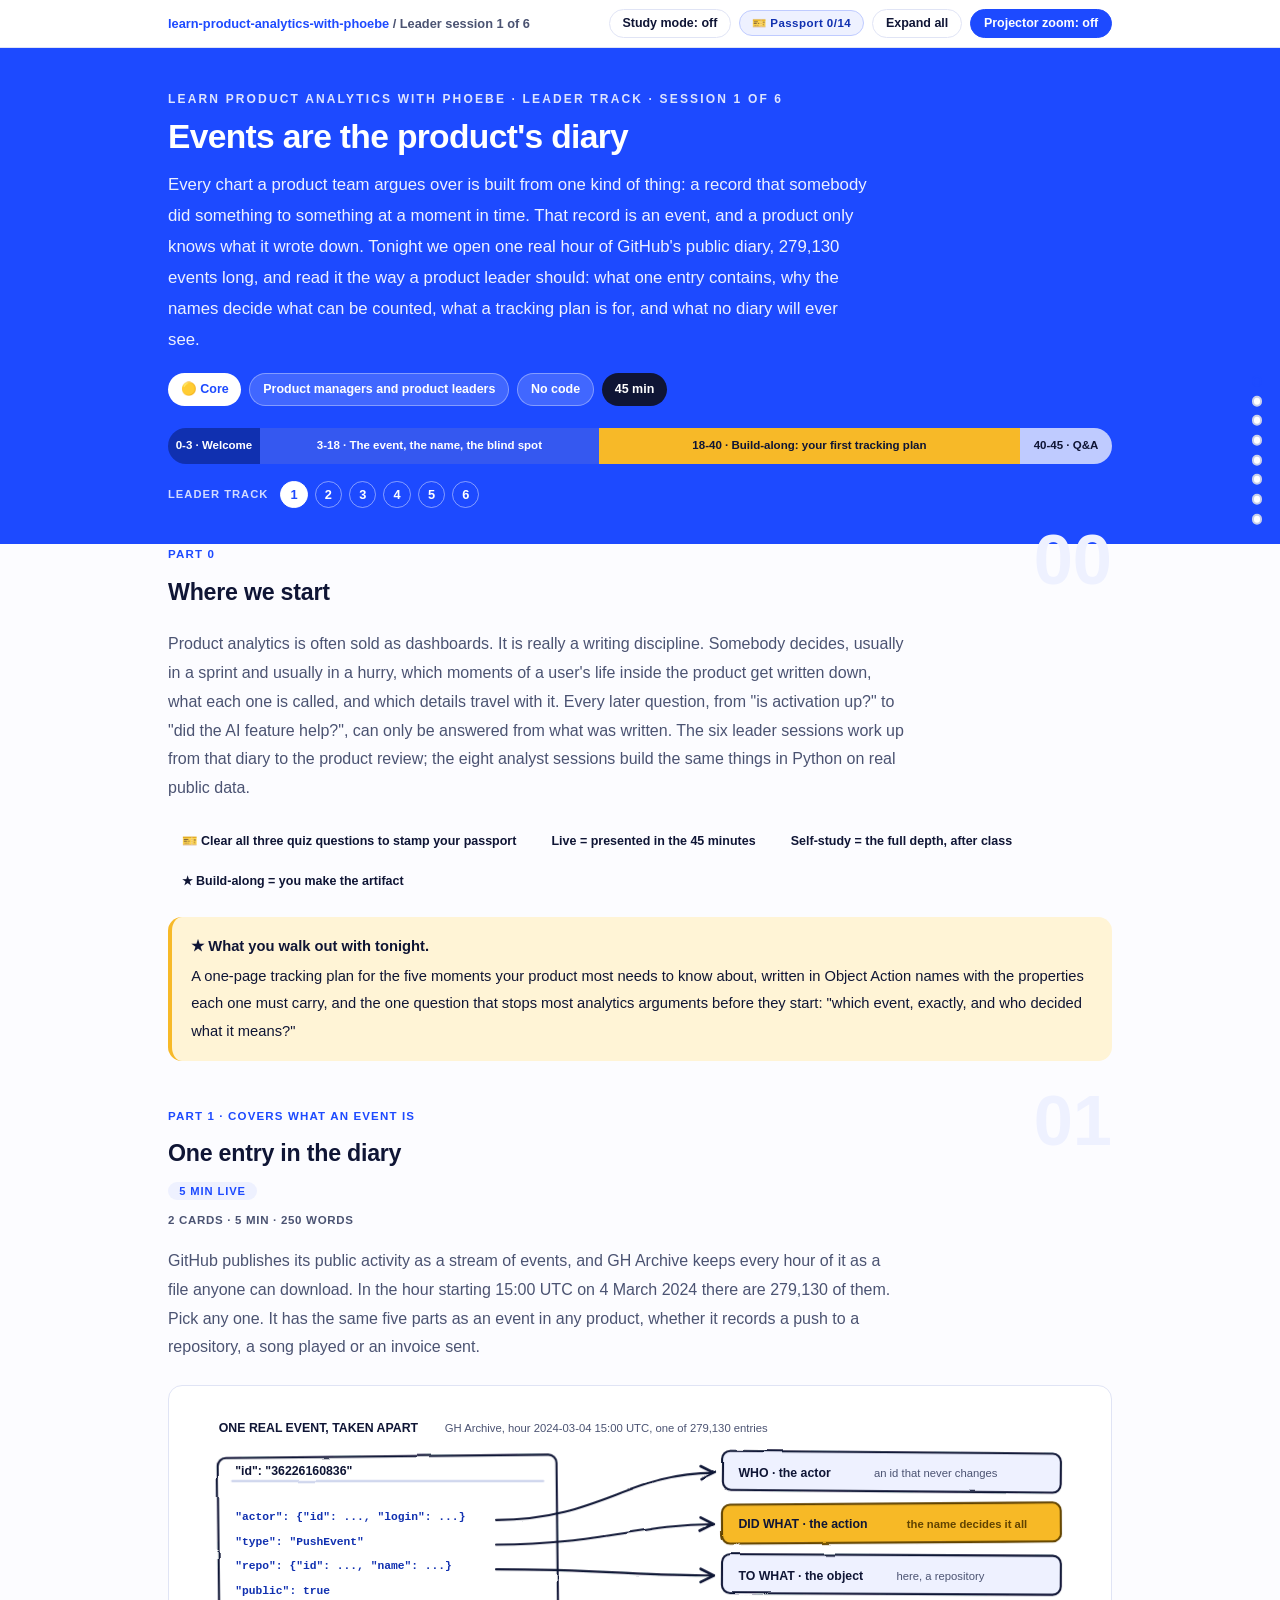
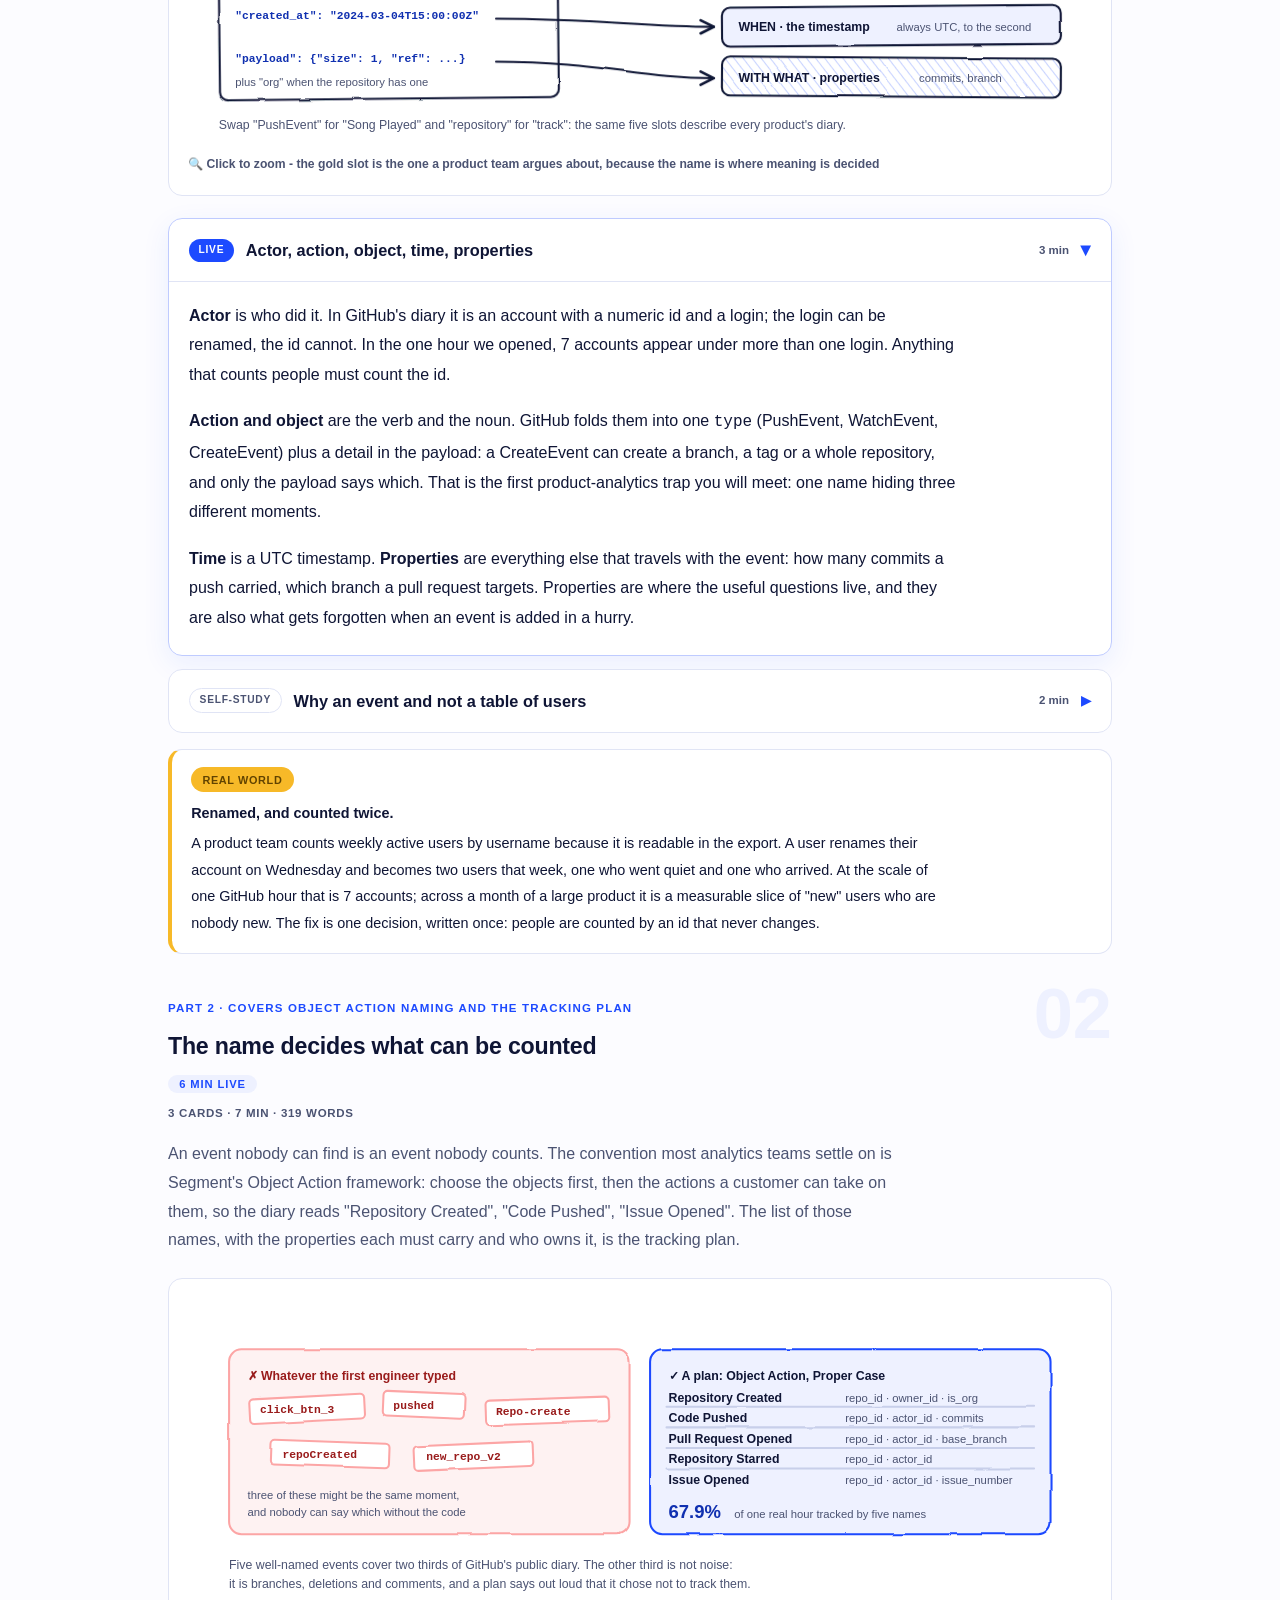
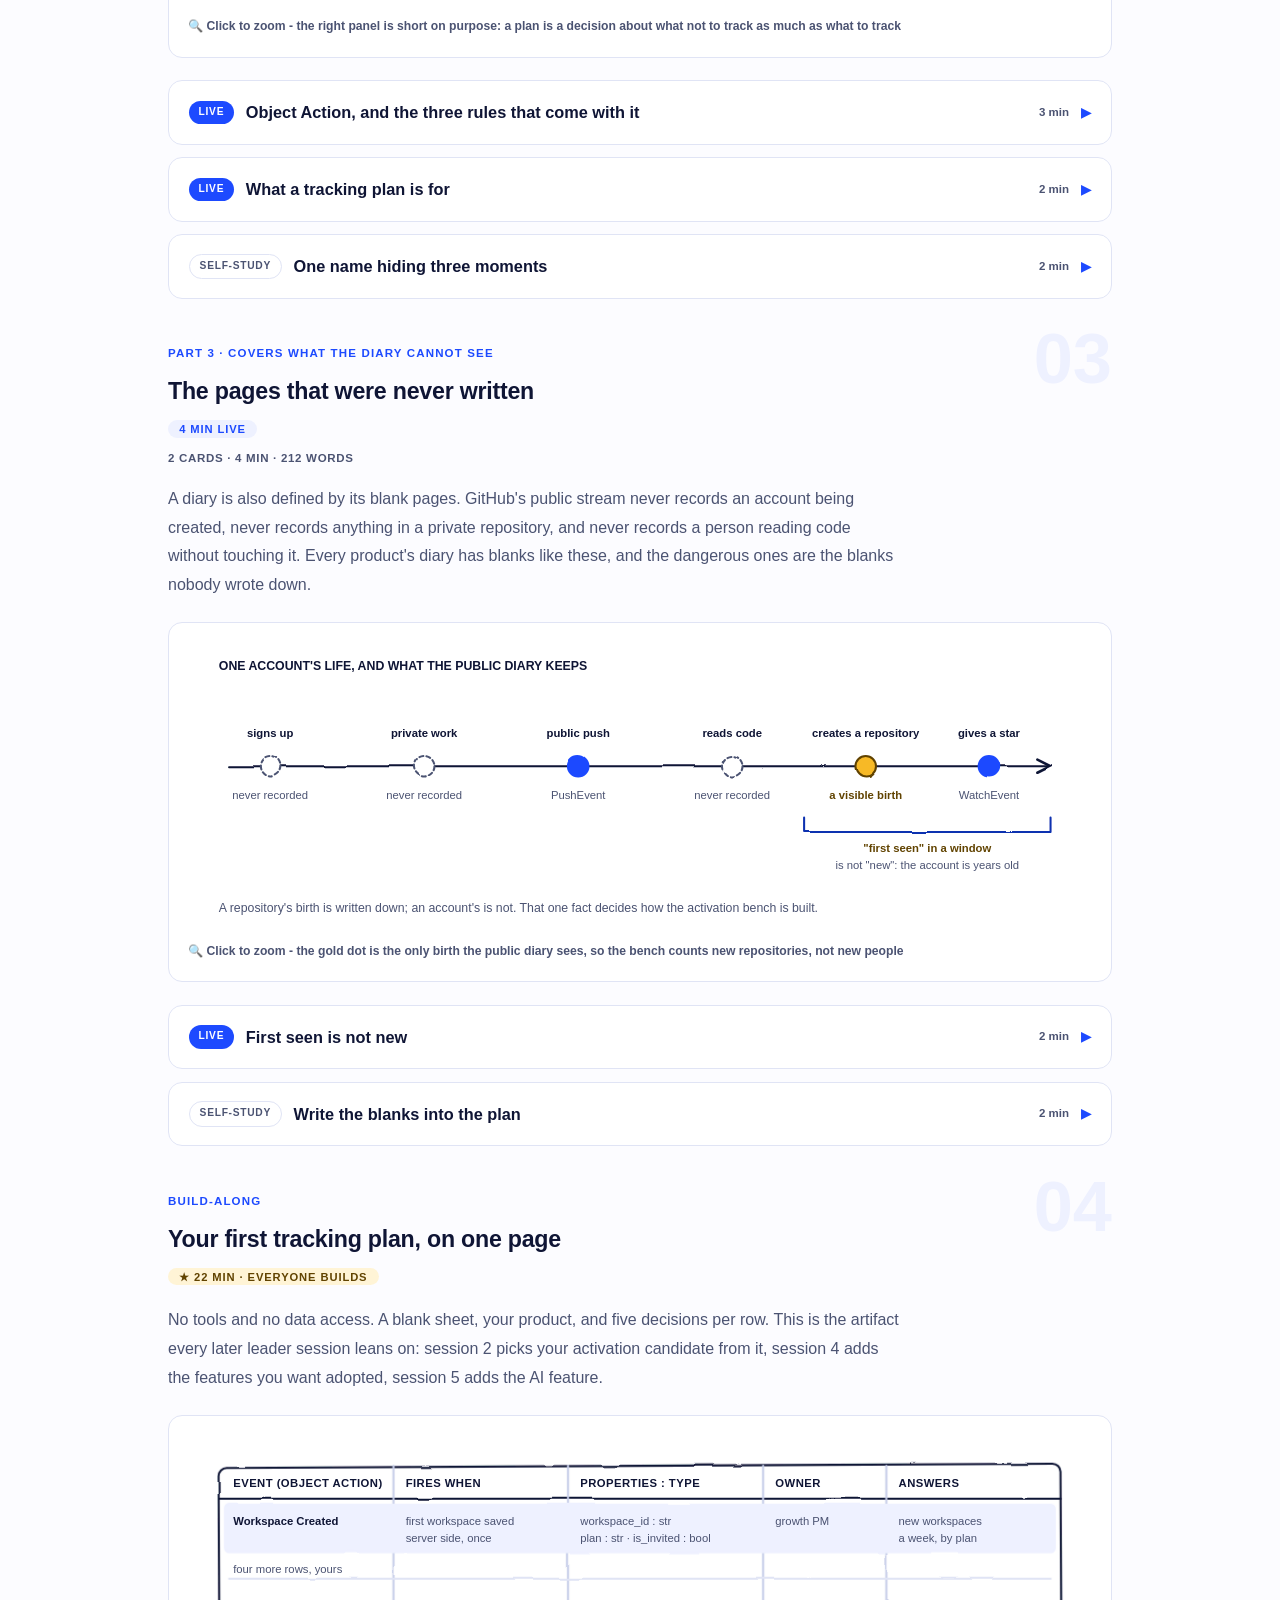
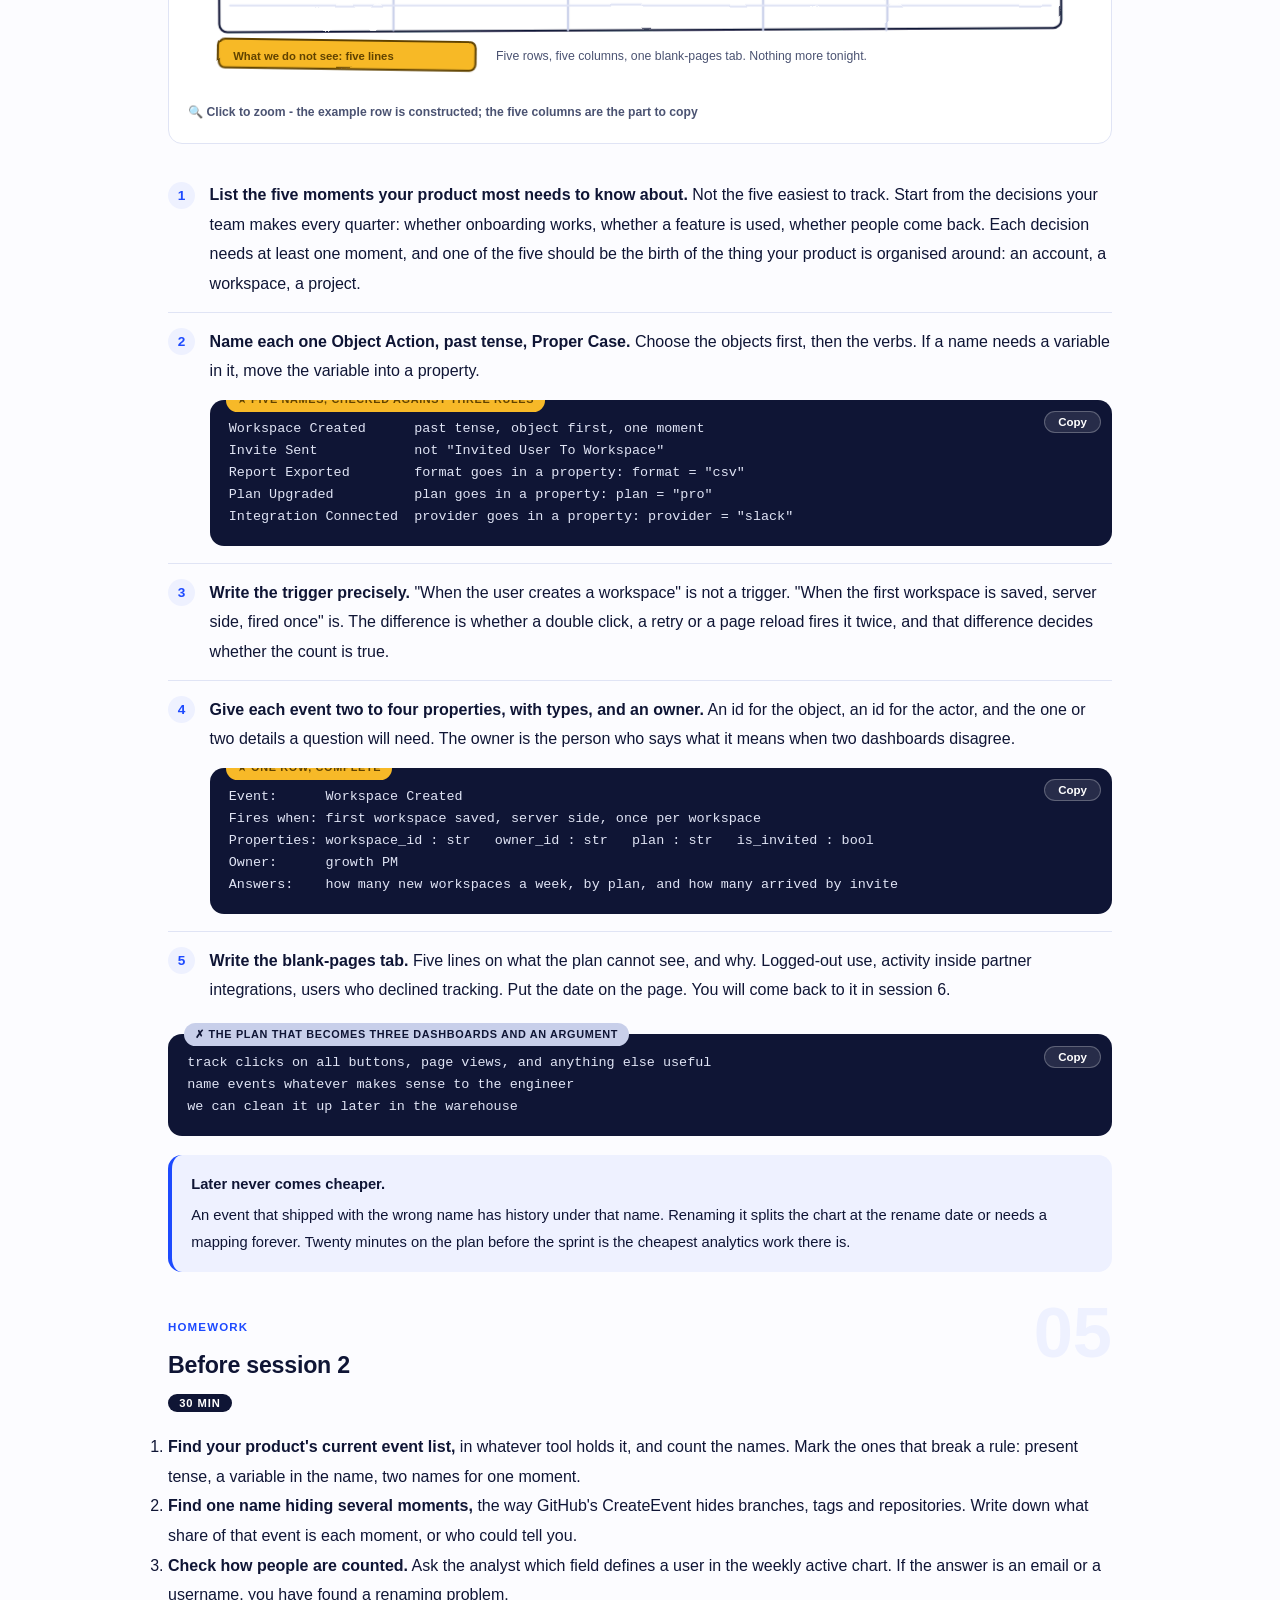
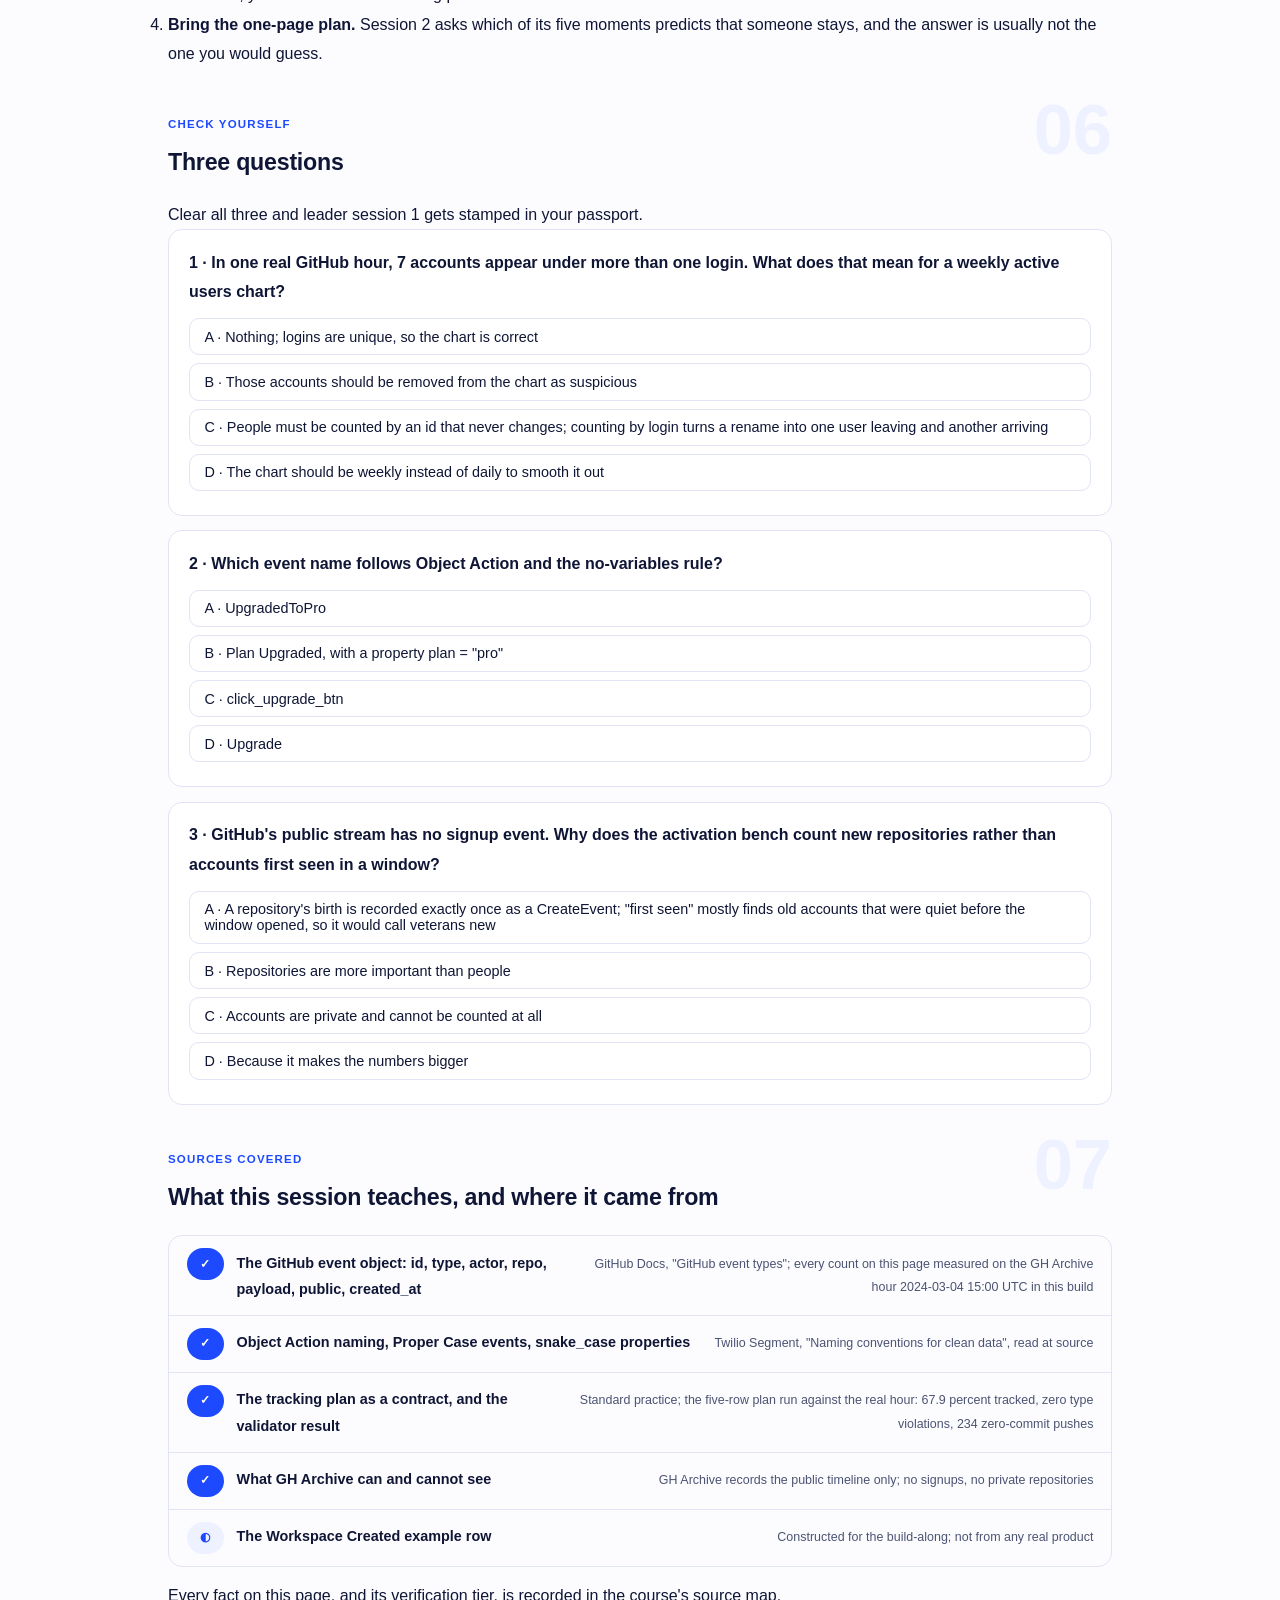
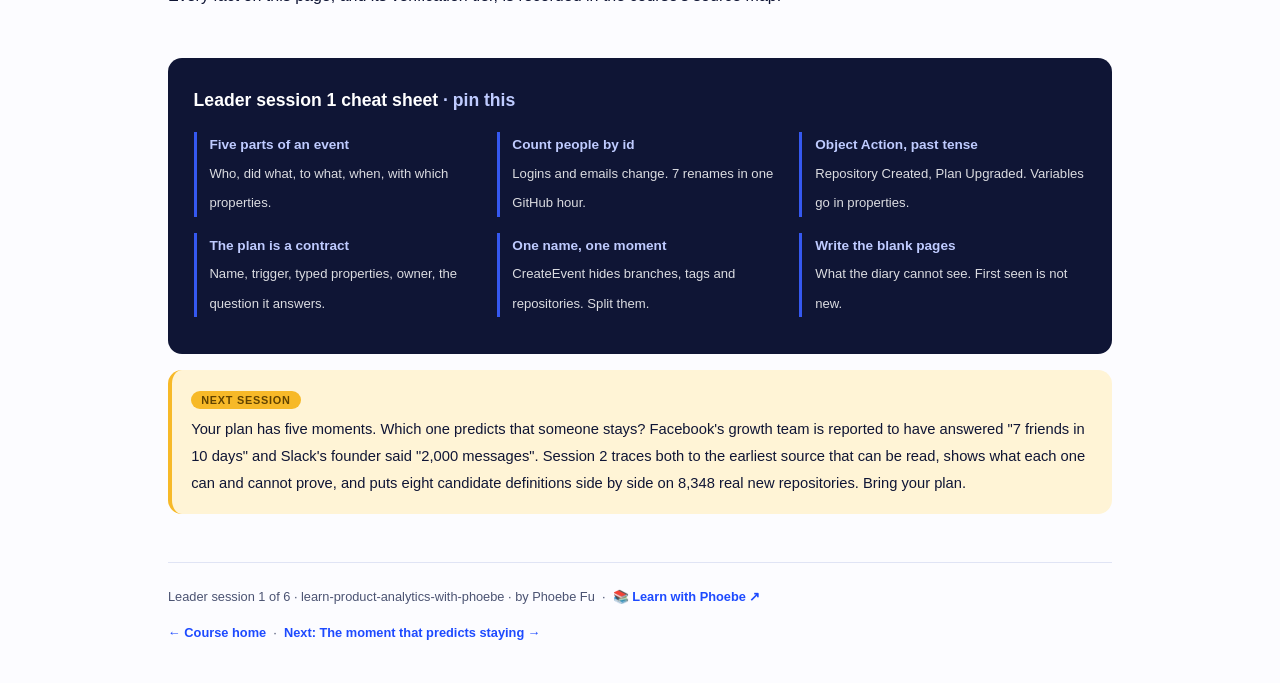
==== courses/a1-events-are-the-diary.html @ ff7e3ce7 "Product Analytics: Events to Decisions - leader 6 + analyst 8 with a real activation bench The bench" ====
<!DOCTYPE html>
<html lang="en">
<head>
<meta charset="UTF-8">
<meta name="viewport" content="width=device-width, initial-scale=1.0">
<!-- social:start -->
<meta name="description" content="Leader session 1 of 6. What an event is, why Object Action naming beats whatever the first engineer typed, and the tracking plan as the contract that decides what the product can ever know about itself. Built on one real hour of GitHub: 279,130 events.">
<meta property="og:type" content="article">
<meta property="og:site_name" content="Learn with Phoebe">
<meta property="og:title" content="Events are the product's diary - learn product analytics with phoebe">
<meta property="og:description" content="Leader session 1 of 6. A product only knows what it wrote down. One real hour of GitHub, dissected: the event, the name, the plan, and what the diary can never see.">
<meta property="og:url" content="https://phoebefu6.github.io/learn-product-analytics-with-phoebe/courses/a1-events-are-the-diary.html">
<meta property="og:image" content="https://phoebefu6.github.io/learn-product-analytics-with-phoebe/assets/og-cover.png">
<meta property="og:image:width" content="1200">
<meta property="og:image:height" content="630">
<meta name="twitter:card" content="summary_large_image">
<meta name="twitter:title" content="Events are the product's diary - learn product analytics with phoebe">
<meta name="twitter:description" content="Leader session 1 of 6. The event, the name, the tracking plan, and the blind spots.">
<meta name="twitter:image" content="https://phoebefu6.github.io/learn-product-analytics-with-phoebe/assets/og-cover.png">
<!-- social:end -->
<title>Leader session 1 · Events are the product's diary - learn product analytics with phoebe</title>
<link rel="stylesheet" href="../assets/style.css?v=2">
</head>
<body>

<div class="toolbar">
  <div class="wrap">
    <span class="crumb"><a href="../index.html">learn-product-analytics-with-phoebe</a> / Leader session 1 of 6</span>
    <button class="btn" id="toggle-all" type="button">Expand all</button>
    <button class="btn primary" id="zoom-toggle" type="button">Projector zoom: off</button>
  </div>
</div>

<header class="masthead">
  <div class="wrap">
    <div class="eyebrow">Learn Product Analytics with Phoebe · Leader track · Session 1 of 6</div>
    <h1>Events are the product's <span class="accent">diary</span></h1>
    <p class="sub">Every chart a product team argues over is built from one kind of thing: a record that somebody did something to something at a moment in time. That record is an event, and a product only knows what it wrote down. Tonight we open one real hour of GitHub's public diary, 279,130 events long, and read it the way a product leader should: what one entry contains, why the names decide what can be counted, what a tracking plan is for, and what no diary will ever see.</p>
    <div class="chip-row">
      <span class="chip level">🟡 Core</span>
      <span class="chip audience">Product managers and product leaders</span>
      <span class="chip audience">No code</span>
      <span class="chip time">45 min</span>
    </div>
    <div class="agenda">
      <span class="a1" style="flex:1">0-3 · Welcome</span>
      <span class="a2" style="flex:4">3-18 · The event, the name, the blind spot</span>
      <span class="a3" style="flex:5">18-40 · Build-along: your first tracking plan</span>
      <span class="a4" style="flex:1">40-45 · Q&amp;A</span>
    </div>
  </div>
</header>

<main class="wrap">

  <section class="section" id="intro">
    <div class="section-kicker">
      <span class="klabel">Part 0</span>
      <h2>Where we start</h2>
    </div>
    <p class="lede">Product analytics is often sold as dashboards. It is really a writing discipline. Somebody decides, usually in a sprint and usually in a hurry, which moments of a user's life inside the product get written down, what each one is called, and which details travel with it. Every later question, from "is activation up?" to "did the AI feature help?", can only be answered from what was written. The six leader sessions work up from that diary to the product review; the eight analyst sessions build the same things in Python on real public data.</p>

    <div class="legend">
      <span class="pill">🎫 Clear all three quiz questions to stamp your passport</span>
      <span class="pill">Live = presented in the 45 minutes</span>
      <span class="pill">Self-study = the full depth, after class</span>
      <span class="pill">★ Build-along = you make the artifact</span>
    </div>

    <div class="callout win">
      <p><strong>★ What you walk out with tonight.</strong> A one-page tracking plan for the five moments your product most needs to know about, written in Object Action names with the properties each one must carry, and the one question that stops most analytics arguments before they start: "which event, exactly, and who decided what it means?"</p>
    </div>
  </section>

  <section class="section" id="part-1">
    <div class="section-kicker">
      <span class="klabel">Part 1 · covers what an event is</span>
      <h2>One entry in the diary</h2>
      <span class="tag concept">5 min live</span>
    </div>
    <p class="lede">GitHub publishes its public activity as a stream of events, and GH Archive keeps every hour of it as a file anyone can download. In the hour starting 15:00 UTC on 4 March 2024 there are 279,130 of them. Pick any one. It has the same five parts as an event in any product, whether it records a push to a repository, a song played or an invoice sent.</p>

    <figure class="zoomable">
      <svg viewBox="0 0 880 330" xmlns="http://www.w3.org/2000/svg" role="img" aria-label="A hand-drawn index card holding one real GitHub event, id 36226160836, a push at 2024-03-04 15:00:00 UTC carrying one commit. Five arrows pull out its parts: who (the actor id and login), did what (the type, PushEvent), to what (the repository id and name), when (created_at in UTC) and with which details (the payload, here the number of commits). A note says the same five parts describe an event in any product.">
        <defs>
          <filter id="a1aSk" x="-3%" y="-3%" width="106%" height="106%"><feTurbulence type="fractalNoise" baseFrequency="0.02" numOctaves="2" seed="11" result="n"/><feDisplacementMap in="SourceGraphic" in2="n" scale="2.4" xChannelSelector="R" yChannelSelector="G"/></filter>
          <pattern id="a1aHc" patternUnits="userSpaceOnUse" width="7" height="7" patternTransform="rotate(-38)"><line x1="0" y1="0" x2="0" y2="7" stroke="#1D4AFF" stroke-width="1" opacity=".5"/></pattern>
          <marker id="a1aAr" viewBox="0 0 10 10" refX="9" refY="5" markerWidth="8" markerHeight="8" orient="auto"><path d="M1 1 L9 5 L1 9" fill="none" stroke="#0F1535" stroke-width="1.6" stroke-linecap="round"/></marker>
        </defs>
        <style>
          .a1aH { font: 800 12px Inter, sans-serif; fill: #0F1535; }
          .a1aL { font: 600 12px Inter, sans-serif; fill: #0F1535; }
          .a1aS { font: 400 11px Inter, sans-serif; fill: #4B5372; }
          .a1aB { font: 800 11px Inter, sans-serif; fill: #614300; }
          .a1aC { font: 600 11px ui-monospace, Menlo, monospace; fill: #1030B0; }
          .a1aN { font: 400 12px Inter, sans-serif; fill: #4B5372; }
        </style>

        <text class="a1aH" x="30" y="26">ONE REAL EVENT, TAKEN APART</text>
        <text class="a1aS" x="250" y="26">GH Archive, hour 2024-03-04 15:00 UTC, one of 279,130 entries</text>

        <g filter="url(#a1aSk)" fill="none" stroke="#0F1535" stroke-width="2" stroke-linecap="round" stroke-linejoin="round">
          <!-- the card -->
          <rect x="30" y="50" width="330" height="236" rx="8" transform="rotate(-0.6 195 168)" fill="#FFFFFF"/>
          <path d="M44 74 L346 74" stroke="#C8CFEA"/>
          <!-- five slots -->
          <rect x="520" y="46" width="330" height="38" rx="8" transform="rotate(0.5 685 65)" fill="#EEF1FF"/>
          <rect x="520" y="96" width="330" height="38" rx="8" transform="rotate(-0.4 685 115)" fill="#F7B928" stroke="#614300"/>
          <rect x="520" y="146" width="330" height="38" rx="8" transform="rotate(0.3 685 165)" fill="#EEF1FF"/>
          <rect x="520" y="196" width="330" height="38" rx="8" transform="rotate(-0.5 685 215)" fill="#EEF1FF"/>
          <rect x="520" y="246" width="330" height="38" rx="8" transform="rotate(0.4 685 265)" fill="url(#a1aHc)"/>
          <!-- arrows -->
          <path d="M300 112 C400 112 430 66 512 66" marker-end="url(#a1aAr)"/>
          <path d="M300 136 C400 136 440 116 512 116" marker-end="url(#a1aAr)"/>
          <path d="M300 160 C400 160 440 166 512 166" marker-end="url(#a1aAr)"/>
          <path d="M300 208 C400 208 440 216 512 216" marker-end="url(#a1aAr)"/>
          <path d="M300 250 C400 250 440 266 512 266" marker-end="url(#a1aAr)"/>
        </g>

        <text class="a1aL" x="46" y="68">"id": "36226160836"</text>
        <text class="a1aC" x="46" y="112">"actor": {"id": ..., "login": ...}</text>
        <text class="a1aC" x="46" y="136">"type": "PushEvent"</text>
        <text class="a1aC" x="46" y="160">"repo": {"id": ..., "name": ...}</text>
        <text class="a1aC" x="46" y="184">"public": true</text>
        <text class="a1aC" x="46" y="208">"created_at": "2024-03-04T15:00:00Z"</text>
        <text class="a1aC" x="46" y="250">"payload": {"size": 1, "ref": ...}</text>
        <text class="a1aS" x="46" y="274">plus "org" when the repository has one</text>

        <text class="a1aH" x="536" y="70">WHO · the actor</text>
        <text class="a1aS" x="668" y="70">an id that never changes</text>
        <text class="a1aH" x="536" y="120">DID WHAT · the action</text>
        <text class="a1aB" x="700" y="120">the name decides it all</text>
        <text class="a1aH" x="536" y="170">TO WHAT · the object</text>
        <text class="a1aS" x="690" y="170">here, a repository</text>
        <text class="a1aH" x="536" y="220">WHEN · the timestamp</text>
        <text class="a1aS" x="690" y="220">always UTC, to the second</text>
        <text class="a1aH" x="536" y="270">WITH WHAT · properties</text>
        <text class="a1aS" x="712" y="270">commits, branch</text>

        <text class="a1aN" x="30" y="316">Swap "PushEvent" for "Song Played" and "repository" for "track": the same five slots describe every product's diary.</text>
      </svg>
      <figcaption>🔍 Click to zoom - the gold slot is the one a product team argues about, because the name is where meaning is decided</figcaption>
    </figure>

    <details class="card" open>
      <summary><span class="mode live">Live</span>Actor, action, object, time, properties<span class="mini">3 min</span><span class="caret">▶</span></summary>
      <div class="body">
        <p><strong>Actor</strong> is who did it. In GitHub's diary it is an account with a numeric id and a login; the login can be renamed, the id cannot. In the one hour we opened, 7 accounts appear under more than one login. Anything that counts people must count the id.</p>
        <p><strong>Action and object</strong> are the verb and the noun. GitHub folds them into one <code>type</code> (PushEvent, WatchEvent, CreateEvent) plus a detail in the payload: a CreateEvent can create a branch, a tag or a whole repository, and only the payload says which. That is the first product-analytics trap you will meet: one name hiding three different moments.</p>
        <p><strong>Time</strong> is a UTC timestamp. <strong>Properties</strong> are everything else that travels with the event: how many commits a push carried, which branch a pull request targets. Properties are where the useful questions live, and they are also what gets forgotten when an event is added in a hurry.</p>
      </div>
    </details>

    <details class="card">
      <summary><span class="mode self">Self-study</span>Why an event and not a table of users<span class="mini">2 min</span><span class="caret">▶</span></summary>
      <div class="body">
        <p>A users table says what is true now: plan, country, signup date. An event stream says what happened, in order. Every product metric that involves time, activation, engagement, adoption, retention, is a question about the order of things, so it can only be answered from events. The users table is still needed, to say who a person is; the events say what they did. Session 2 of the analyst track loads a real hour of the stream and shows how different it looks from a table: most actors appear once, a few appear thousands of times.</p>
      </div>
    </details>

    <div class="callout example">
      <span class="ex-pill">Real world</span>
      <p><strong>Renamed, and counted twice.</strong> A product team counts weekly active users by username because it is readable in the export. A user renames their account on Wednesday and becomes two users that week, one who went quiet and one who arrived. At the scale of one GitHub hour that is 7 accounts; across a month of a large product it is a measurable slice of "new" users who are nobody new. The fix is one decision, written once: people are counted by an id that never changes.</p>
    </div>
  </section>

  <section class="section" id="part-2">
    <div class="section-kicker">
      <span class="klabel">Part 2 · covers Object Action naming and the tracking plan</span>
      <h2>The name decides what can be counted</h2>
      <span class="tag concept">6 min live</span>
    </div>
    <p class="lede">An event nobody can find is an event nobody counts. The convention most analytics teams settle on is Segment's Object Action framework: choose the objects first, then the actions a customer can take on them, so the diary reads "Repository Created", "Code Pushed", "Issue Opened". The list of those names, with the properties each must carry and who owns it, is the tracking plan.</p>

    <figure class="zoomable">
      <svg viewBox="0 0 880 300" xmlns="http://www.w3.org/2000/svg" role="img" aria-label="Before and after. On the left, a pile of hand-written event names a team might accumulate: click_btn_3, pushed, Repo-create, repoCreated, new_repo_v2; nobody can say which ones mean the same moment. On the right, a five-line tracking plan in Object Action form: Repository Created, Code Pushed, Pull Request Opened, Repository Starred, Issue Opened, each with its required properties. Run against one real GitHub hour, the plan tracks 189,640 of 279,130 events, 67.9 percent.">
        <defs>
          <filter id="a1bSk" x="-3%" y="-3%" width="106%" height="106%"><feTurbulence type="fractalNoise" baseFrequency="0.02" numOctaves="2" seed="23" result="n"/><feDisplacementMap in="SourceGraphic" in2="n" scale="2.4" xChannelSelector="R" yChannelSelector="G"/></filter>
          <marker id="a1bAr" viewBox="0 0 10 10" refX="9" refY="5" markerWidth="8" markerHeight="8" orient="auto"><path d="M1 1 L9 5 L1 9" fill="none" stroke="#0F1535" stroke-width="1.6" stroke-linecap="round"/></marker>
        </defs>
        <style>
          .a1bH { font: 800 12px Inter, sans-serif; fill: #0F1535; }
          .a1bR { font: 800 12px Inter, sans-serif; fill: #991B1B; }
          .a1bL { font: 600 12px Inter, sans-serif; fill: #0F1535; }
          .a1bS { font: 400 11px Inter, sans-serif; fill: #4B5372; }
          .a1bC { font: 600 11px ui-monospace, Menlo, monospace; fill: #991B1B; }
          .a1bV { font: 800 18px Inter, sans-serif; fill: #1030B0; }
          .a1bN { font: 400 12px Inter, sans-serif; fill: #4B5372; }
        </style>

        <g filter="url(#a1bSk)" fill="none" stroke="#0F1535" stroke-width="2" stroke-linecap="round" stroke-linejoin="round">
          <rect x="40" y="50" width="390" height="180" rx="12" fill="#FEF2F2" stroke="#FCA5A5"/>
          <rect x="450" y="50" width="390" height="180" rx="12" fill="#EEF1FF" stroke="#1D4AFF"/>
          <!-- scraps on the left -->
          <rect x="60" y="96" width="112" height="24" rx="4" transform="rotate(-3 116 108)" fill="#FFFFFF" stroke="#FCA5A5"/>
          <rect x="190" y="92" width="80" height="24" rx="4" transform="rotate(2.5 230 104)" fill="#FFFFFF" stroke="#FCA5A5"/>
          <rect x="290" y="98" width="120" height="24" rx="4" transform="rotate(-2 350 110)" fill="#FFFFFF" stroke="#FCA5A5"/>
          <rect x="80" y="140" width="116" height="24" rx="4" transform="rotate(2 138 152)" fill="#FFFFFF" stroke="#FCA5A5"/>
          <rect x="220" y="142" width="116" height="24" rx="4" transform="rotate(-2.5 278 154)" fill="#FFFFFF" stroke="#FCA5A5"/>
          <!-- plan rows on the right -->
          <path d="M466 106 L824 106 M466 126 L824 126 M466 146 L824 146 M466 166 L824 166" stroke="#C8CFEA"/>
        </g>

        <text class="a1bR" x="58" y="80">✗ Whatever the first engineer typed</text>
        <text class="a1bC" x="70" y="112">click_btn_3</text>
        <text class="a1bC" x="200" y="108">pushed</text>
        <text class="a1bC" x="300" y="114">Repo-create</text>
        <text class="a1bC" x="92" y="156">repoCreated</text>
        <text class="a1bC" x="232" y="158">new_repo_v2</text>
        <text class="a1bS" x="58" y="196">three of these might be the same moment,</text>
        <text class="a1bS" x="58" y="212">and nobody can say which without the code</text>

        <text class="a1bH" x="468" y="80">✓ A plan: Object Action, Proper Case</text>
        <text class="a1bL" x="468" y="101">Repository Created</text>
        <text class="a1bS" x="640" y="101">repo_id · owner_id · is_org</text>
        <text class="a1bL" x="468" y="121">Code Pushed</text>
        <text class="a1bS" x="640" y="121">repo_id · actor_id · commits</text>
        <text class="a1bL" x="468" y="141">Pull Request Opened</text>
        <text class="a1bS" x="640" y="141">repo_id · actor_id · base_branch</text>
        <text class="a1bL" x="468" y="161">Repository Starred</text>
        <text class="a1bS" x="640" y="161">repo_id · actor_id</text>
        <text class="a1bL" x="468" y="181">Issue Opened</text>
        <text class="a1bS" x="640" y="181">repo_id · actor_id · issue_number</text>
        <text class="a1bV" x="468" y="214">67.9%</text>
        <text class="a1bS" x="532" y="214">of one real hour tracked by five names</text>

        <text class="a1bN" x="40" y="264">Five well-named events cover two thirds of GitHub's public diary. The other third is not noise:</text>
        <text class="a1bN" x="40" y="282">it is branches, deletions and comments, and a plan says out loud that it chose not to track them.</text>
      </svg>
      <figcaption>🔍 Click to zoom - the right panel is short on purpose: a plan is a decision about what not to track as much as what to track</figcaption>
    </figure>

    <details class="card">
      <summary><span class="mode live">Live</span>Object Action, and the three rules that come with it<span class="mini">3 min</span><span class="caret">▶</span></summary>
      <div class="body">
        <p>Segment's guidance, which most tools and teams have converged on, is to pick objects first (Product, Application, Repository) and then the actions a customer performs on them (Viewed, Installed, Created), so that an event reads "Product Viewed". Their house style is Proper Case for event names and snake_case for properties, and they are explicit that the style matters less than the consistency: "The only thing that really matters is that you keep it consistent!"</p>
        <p>Three rules follow. <strong>Past tense</strong>, because an event records something that happened. <strong>No variables in the name</strong>: "Plan Upgraded" with a property <code>plan = "pro"</code>, never "Upgraded To Pro", or every new plan becomes a new event nobody remembers to add to the chart. <strong>One moment, one name</strong>: if two names might mean the same thing, one of them is a bug.</p>
      </div>
    </details>

    <details class="card">
      <summary><span class="mode live">Live</span>What a tracking plan is for<span class="mini">2 min</span><span class="caret">▶</span></summary>
      <div class="body">
        <p>A tracking plan is a table: event name, the moment that triggers it, the properties it must carry with their types, and an owner. It looks like documentation and works like a contract. Engineers implement against it, analysts query against it, and a validator can check the live stream against it. Run against the real hour, the five-line plan above finds zero type violations, and still catches 234 "Code Pushed" events with <code>commits = 0</code>: valid by type, wrong by meaning. That is the kind of thing only a written plan lets you notice, because only a written plan says what a push is supposed to mean.</p>
      </div>
    </details>

    <details class="card">
      <summary><span class="mode self">Self-study</span>One name hiding three moments<span class="mini">2 min</span><span class="caret">▶</span></summary>
      <div class="body">
        <p>GitHub's own CreateEvent is the cautionary example. In the hour we opened, 39,497 CreateEvents are split 27,168 branches, 10,384 repositories and 1,945 tags. A chart titled "Creates per hour" would be 69 percent branches and read as if it counted new projects. The payload knows the difference; the name does not. When you inherit a diary, the first job is to find the names that hide more than one moment and split them in the plan.</p>
      </div>
    </details>
  </section>

  <section class="section" id="part-3">
    <div class="section-kicker">
      <span class="klabel">Part 3 · covers what the diary cannot see</span>
      <h2>The pages that were never written</h2>
      <span class="tag concept">4 min live</span>
    </div>
    <p class="lede">A diary is also defined by its blank pages. GitHub's public stream never records an account being created, never records anything in a private repository, and never records a person reading code without touching it. Every product's diary has blanks like these, and the dangerous ones are the blanks nobody wrote down.</p>

    <figure class="zoomable">
      <svg viewBox="0 0 880 280" xmlns="http://www.w3.org/2000/svg" role="img" aria-label="One account's life drawn on a rail. Some moments are solid dots that GH Archive records: a public repository created, code pushed, a star given. Others are hollow dashed dots it never records: the account being signed up, work in a private repository, reading without acting. Below the rail a bracket marks the first time the account appears in a data window, which is not the day it was created.">
        <defs>
          <filter id="a1cSk" x="-3%" y="-3%" width="106%" height="106%"><feTurbulence type="fractalNoise" baseFrequency="0.02" numOctaves="2" seed="37" result="n"/><feDisplacementMap in="SourceGraphic" in2="n" scale="2.4" xChannelSelector="R" yChannelSelector="G"/></filter>
          <marker id="a1cAr" viewBox="0 0 10 10" refX="9" refY="5" markerWidth="8" markerHeight="8" orient="auto"><path d="M1 1 L9 5 L1 9" fill="none" stroke="#0F1535" stroke-width="1.6" stroke-linecap="round"/></marker>
        </defs>
        <style>
          .a1cH { font: 800 12px Inter, sans-serif; fill: #0F1535; }
          .a1cL { font: 600 11px Inter, sans-serif; fill: #0F1535; }
          .a1cS { font: 400 11px Inter, sans-serif; fill: #4B5372; }
          .a1cB { font: 800 11px Inter, sans-serif; fill: #614300; }
          .a1cN { font: 400 12px Inter, sans-serif; fill: #4B5372; }
        </style>

        <text class="a1cH" x="30" y="26">ONE ACCOUNT'S LIFE, AND WHAT THE PUBLIC DIARY KEEPS</text>

        <g filter="url(#a1cSk)" fill="none" stroke="#0F1535" stroke-width="2" stroke-linecap="round" stroke-linejoin="round">
          <path d="M40 120 L840 120" marker-end="url(#a1cAr)"/>
          <!-- invisible moments -->
          <circle cx="80" cy="120" r="10" fill="#FFFFFF" stroke="#4B5372" stroke-dasharray="4 3"/>
          <circle cx="230" cy="120" r="10" fill="#FFFFFF" stroke="#4B5372" stroke-dasharray="4 3"/>
          <circle cx="530" cy="120" r="10" fill="#FFFFFF" stroke="#4B5372" stroke-dasharray="4 3"/>
          <!-- visible moments -->
          <circle cx="380" cy="120" r="10" fill="#1D4AFF" stroke="#1D4AFF"/>
          <circle cx="660" cy="120" r="10" fill="#F7B928" stroke="#614300"/>
          <circle cx="780" cy="120" r="10" fill="#1D4AFF" stroke="#1D4AFF"/>
          <!-- window bracket -->
          <path d="M600 170 L600 184 L840 184 L840 170" stroke="#1030B0"/>
        </g>

        <text class="a1cL" x="80" y="92" text-anchor="middle">signs up</text>
        <text class="a1cS" x="80" y="152" text-anchor="middle">never recorded</text>
        <text class="a1cL" x="230" y="92" text-anchor="middle">private work</text>
        <text class="a1cS" x="230" y="152" text-anchor="middle">never recorded</text>
        <text class="a1cL" x="380" y="92" text-anchor="middle">public push</text>
        <text class="a1cS" x="380" y="152" text-anchor="middle">PushEvent</text>
        <text class="a1cL" x="530" y="92" text-anchor="middle">reads code</text>
        <text class="a1cS" x="530" y="152" text-anchor="middle">never recorded</text>
        <text class="a1cL" x="660" y="92" text-anchor="middle">creates a repository</text>
        <text class="a1cB" x="660" y="152" text-anchor="middle">a visible birth</text>
        <text class="a1cL" x="780" y="92" text-anchor="middle">gives a star</text>
        <text class="a1cS" x="780" y="152" text-anchor="middle">WatchEvent</text>
        <text class="a1cB" x="720" y="204" text-anchor="middle">"first seen" in a window</text>
        <text class="a1cS" x="720" y="220" text-anchor="middle">is not "new": the account is years old</text>

        <text class="a1cN" x="30" y="262">A repository's birth is written down; an account's is not. That one fact decides how the activation bench is built.</text>
      </svg>
      <figcaption>🔍 Click to zoom - the gold dot is the only birth the public diary sees, so the bench counts new repositories, not new people</figcaption>
    </figure>

    <details class="card">
      <summary><span class="mode live">Live</span>First seen is not new<span class="mini">2 min</span><span class="caret">▶</span></summary>
      <div class="body">
        <p>The tempting shortcut, when a data source has no signup event, is to call the first time an account appears in your window its start. On GitHub that is almost always wrong: most accounts active in any given hour have existed for years and were simply quiet before the window opened. A "new users" chart built that way counts people who took a holiday.</p>
        <p>What the public diary does record is the birth of a repository: a CreateEvent whose payload says <code>repository</code> happens exactly once, at the moment it is created. In our hour, 10,384 public repositories were born. That is why the activation bench in analyst session 8 treats a new repository the way a SaaS product treats a new workspace, and why it says so on the widget.</p>
      </div>
    </details>

    <details class="card">
      <summary><span class="mode self">Self-study</span>Write the blanks into the plan<span class="mini">2 min</span><span class="caret">▶</span></summary>
      <div class="body">
        <p>Every tracking plan should carry a short section called "what we do not see": logged-out browsing, activity inside an integration, offline use, consent opt-outs, anything behind an ad blocker. It costs five lines and it prevents the most common executive misreading, which is treating the absence of an event as the absence of the behaviour. A product review that asks "is this a real drop, or a drop in what we can see?" is only possible if someone wrote the blanks down.</p>
      </div>
    </details>
  </section>

  <section class="section" id="demo-1">
    <div class="section-kicker">
      <span class="klabel">Build-along</span>
      <h2>Your first tracking plan, on one page</h2>
      <span class="tag demo">★ 22 min · everyone builds</span>
    </div>
    <p class="lede">No tools and no data access. A blank sheet, your product, and five decisions per row. This is the artifact every later leader session leans on: session 2 picks your activation candidate from it, session 4 adds the features you want adopted, session 5 adds the AI feature.</p>

    <figure class="zoomable">
      <svg viewBox="0 0 880 250" xmlns="http://www.w3.org/2000/svg" role="img" aria-label="A hand-drawn one-page tracking plan with five columns: event name in Object Action form, the trigger moment, required properties with types, the owner, and what it answers. One row is filled in as an example: Workspace Created, fires when the first workspace is saved, workspace_id, plan, is_invited, owned by the growth PM, answers how many new workspaces a week. A gold tab at the bottom says what we do not see.">
        <defs>
          <filter id="a1dSk" x="-3%" y="-3%" width="106%" height="106%"><feTurbulence type="fractalNoise" baseFrequency="0.02" numOctaves="2" seed="41" result="n"/><feDisplacementMap in="SourceGraphic" in2="n" scale="2.4" xChannelSelector="R" yChannelSelector="G"/></filter>
          <pattern id="a1dHc" patternUnits="userSpaceOnUse" width="7" height="7" patternTransform="rotate(-38)"><line x1="0" y1="0" x2="0" y2="7" stroke="#1D4AFF" stroke-width="1" opacity=".5"/></pattern>
        </defs>
        <style>
          .a1dH { font: 800 11px Inter, sans-serif; fill: #0F1535; letter-spacing: .04em; }
          .a1dL { font: 600 11px Inter, sans-serif; fill: #0F1535; }
          .a1dS { font: 400 11px Inter, sans-serif; fill: #4B5372; }
          .a1dB { font: 800 11px Inter, sans-serif; fill: #614300; }
          .a1dN { font: 400 12px Inter, sans-serif; fill: #4B5372; }
        </style>

        <g filter="url(#a1dSk)" fill="none" stroke="#0F1535" stroke-width="2" stroke-linecap="round" stroke-linejoin="round">
          <rect x="30" y="30" width="820" height="160" rx="8" transform="rotate(-0.3 440 110)" fill="#FFFFFF"/>
          <path d="M30 62 L850 62" />
          <path d="M200 30 L200 190 M370 30 L370 190 M560 30 L560 190 M680 30 L680 190" stroke="#C8CFEA"/>
          <rect x="36" y="68" width="808" height="46" rx="4" fill="#EEF1FF" stroke="#EEF1FF"/>
          <path d="M40 140 L840 140 M40 166 L840 166" stroke="#E0E4F5"/>
          <rect x="30" y="200" width="250" height="28" rx="6" transform="rotate(0.8 155 214)" fill="#F7B928" stroke="#614300"/>
        </g>

        <text class="a1dH" x="44" y="51">EVENT (OBJECT ACTION)</text>
        <text class="a1dH" x="212" y="51">FIRES WHEN</text>
        <text class="a1dH" x="382" y="51">PROPERTIES : TYPE</text>
        <text class="a1dH" x="572" y="51">OWNER</text>
        <text class="a1dH" x="692" y="51">ANSWERS</text>
        <text class="a1dL" x="44" y="88">Workspace Created</text>
        <text class="a1dS" x="212" y="88">first workspace saved</text>
        <text class="a1dS" x="212" y="104">server side, once</text>
        <text class="a1dS" x="382" y="88">workspace_id : str</text>
        <text class="a1dS" x="382" y="104">plan : str · is_invited : bool</text>
        <text class="a1dS" x="572" y="88">growth PM</text>
        <text class="a1dS" x="692" y="88">new workspaces</text>
        <text class="a1dS" x="692" y="104">a week, by plan</text>
        <text class="a1dS" x="44" y="134">four more rows, yours</text>
        <text class="a1dB" x="44" y="219">What we do not see: five lines</text>

        <text class="a1dN" x="300" y="219">Five rows, five columns, one blank-pages tab. Nothing more tonight.</text>
      </svg>
      <figcaption>🔍 Click to zoom - the example row is constructed; the five columns are the part to copy</figcaption>
    </figure>

    <div class="steps">
      <div class="step">
        <p><strong>List the five moments your product most needs to know about.</strong> Not the five easiest to track. Start from the decisions your team makes every quarter: whether onboarding works, whether a feature is used, whether people come back. Each decision needs at least one moment, and one of the five should be the birth of the thing your product is organised around: an account, a workspace, a project.</p>
      </div>
      <div class="step">
        <p><strong>Name each one Object Action, past tense, Proper Case.</strong> Choose the objects first, then the verbs. If a name needs a variable in it, move the variable into a property.</p>
        <div class="prompt-box good"><span class="label">★ Five names, checked against three rules</span>Workspace Created      past tense, object first, one moment
Invite Sent            not "Invited User To Workspace"
Report Exported        format goes in a property: format = "csv"
Plan Upgraded          plan goes in a property: plan = "pro"
Integration Connected  provider goes in a property: provider = "slack"</div>
      </div>
      <div class="step">
        <p><strong>Write the trigger precisely.</strong> "When the user creates a workspace" is not a trigger. "When the first workspace is saved, server side, fired once" is. The difference is whether a double click, a retry or a page reload fires it twice, and that difference decides whether the count is true.</p>
      </div>
      <div class="step">
        <p><strong>Give each event two to four properties, with types, and an owner.</strong> An id for the object, an id for the actor, and the one or two details a question will need. The owner is the person who says what it means when two dashboards disagree.</p>
        <div class="prompt-box good"><span class="label">★ One row, complete</span>Event:      Workspace Created
Fires when: first workspace saved, server side, once per workspace
Properties: workspace_id : str   owner_id : str   plan : str   is_invited : bool
Owner:      growth PM
Answers:    how many new workspaces a week, by plan, and how many arrived by invite</div>
      </div>
      <div class="step">
        <p><strong>Write the blank-pages tab.</strong> Five lines on what the plan cannot see, and why. Logged-out use, activity inside partner integrations, users who declined tracking. Put the date on the page. You will come back to it in session 6.</p>
      </div>
    </div>

    <div class="prompt-box bad"><span class="label">✗ The plan that becomes three dashboards and an argument</span>track clicks on all buttons, page views, and anything else useful
name events whatever makes sense to the engineer
we can clean it up later in the warehouse</div>

    <div class="callout tip">
      <p><strong>Later never comes cheaper.</strong> An event that shipped with the wrong name has history under that name. Renaming it splits the chart at the rename date or needs a mapping forever. Twenty minutes on the plan before the sprint is the cheapest analytics work there is.</p>
    </div>
  </section>

  <section class="section" id="exercise">
    <div class="section-kicker">
      <span class="klabel">Homework</span>
      <h2>Before session 2</h2>
      <span class="tag exercise">30 min</span>
    </div>
    <ol>
      <li><strong>Find your product's current event list,</strong> in whatever tool holds it, and count the names. Mark the ones that break a rule: present tense, a variable in the name, two names for one moment.</li>
      <li><strong>Find one name hiding several moments,</strong> the way GitHub's CreateEvent hides branches, tags and repositories. Write down what share of that event is each moment, or who could tell you.</li>
      <li><strong>Check how people are counted.</strong> Ask the analyst which field defines a user in the weekly active chart. If the answer is an email or a username, you have found a renaming problem.</li>
      <li><strong>Bring the one-page plan.</strong> Session 2 asks which of its five moments predicts that someone stays, and the answer is usually not the one you would guess.</li>
    </ol>
  </section>

  <section class="section" id="quiz">
    <div class="section-kicker">
      <span class="klabel">Check yourself</span>
      <h2>Three questions</h2>
    </div>
    <p>Clear all three and leader session 1 gets stamped in your passport.</p>

    <div class="quiz-q" data-answer="2">
      <p class="qtext">1 · In one real GitHub hour, 7 accounts appear under more than one login. What does that mean for a weekly active users chart?</p>
      <button class="qopt" type="button">A · Nothing; logins are unique, so the chart is correct</button>
      <button class="qopt" type="button">B · Those accounts should be removed from the chart as suspicious</button>
      <button class="qopt" type="button">C · People must be counted by an id that never changes; counting by login turns a rename into one user leaving and another arriving</button>
      <button class="qopt" type="button">D · The chart should be weekly instead of daily to smooth it out</button>
      <p class="qwhy">A login is a label; an id is an identity. Renames are ordinary behaviour, and a count keyed on the label quietly inflates both "churned" and "new". The decision belongs in the tracking plan, written once.</p>
    </div>

    <div class="quiz-q" data-answer="1">
      <p class="qtext">2 · Which event name follows Object Action and the no-variables rule?</p>
      <button class="qopt" type="button">A · UpgradedToPro</button>
      <button class="qopt" type="button">B · Plan Upgraded, with a property plan = "pro"</button>
      <button class="qopt" type="button">C · click_upgrade_btn</button>
      <button class="qopt" type="button">D · Upgrade</button>
      <p class="qwhy">Object first, past-tense action second, and the thing that varies travels as a property. "UpgradedToPro" becomes a new event for every new plan, and nobody remembers to add it to the chart.</p>
    </div>

    <div class="quiz-q" data-answer="0">
      <p class="qtext">3 · GitHub's public stream has no signup event. Why does the activation bench count new repositories rather than accounts first seen in a window?</p>
      <button class="qopt" type="button">A · A repository's birth is recorded exactly once as a CreateEvent; "first seen" mostly finds old accounts that were quiet before the window opened, so it would call veterans new</button>
      <button class="qopt" type="button">B · Repositories are more important than people</button>
      <button class="qopt" type="button">C · Accounts are private and cannot be counted at all</button>
      <button class="qopt" type="button">D · Because it makes the numbers bigger</button>
      <p class="qwhy">A cohort has to start at a moment the diary actually records. When the birth you care about is a blank page, pick a birth that is written down and say plainly what it stands for.</p>
    </div>

    <p class="quiz-score"></p>
  </section>

  <section class="section" id="official">
    <div class="section-kicker">
      <span class="klabel">Sources covered</span>
      <h2>What this session teaches, and where it came from</h2>
    </div>
    <div class="covered">
      <div class="covered-row"><span class="status pill solid">✓</span><span class="name">The GitHub event object: id, type, actor, repo, payload, public, created_at</span><span class="note">GitHub Docs, "GitHub event types"; every count on this page measured on the GH Archive hour 2024-03-04 15:00 UTC in this build</span></div>
      <div class="covered-row"><span class="status pill solid">✓</span><span class="name">Object Action naming, Proper Case events, snake_case properties</span><span class="note">Twilio Segment, "Naming conventions for clean data", read at source</span></div>
      <div class="covered-row"><span class="status pill solid">✓</span><span class="name">The tracking plan as a contract, and the validator result</span><span class="note">Standard practice; the five-row plan run against the real hour: 67.9 percent tracked, zero type violations, 234 zero-commit pushes</span></div>
      <div class="covered-row"><span class="status pill solid">✓</span><span class="name">What GH Archive can and cannot see</span><span class="note">GH Archive records the public timeline only; no signups, no private repositories</span></div>
      <div class="covered-row"><span class="status pill light">◐</span><span class="name">The Workspace Created example row</span><span class="note">Constructed for the build-along; not from any real product</span></div>
    </div>
    <p class="mono" style="margin-top:14px">Every fact on this page, and its verification tier, is recorded in the course's source map.</p>
  </section>

  <section class="cheat" id="cheatsheet">
    <h3>Leader session 1 cheat sheet <span>· pin this</span></h3>
    <div class="grid-2">
      <div class="cheat-item"><b>Five parts of an event</b><span>Who, did what, to what, when, with which properties.</span></div>
      <div class="cheat-item"><b>Count people by id</b><span>Logins and emails change. 7 renames in one GitHub hour.</span></div>
      <div class="cheat-item"><b>Object Action, past tense</b><span>Repository Created, Plan Upgraded. Variables go in properties.</span></div>
      <div class="cheat-item"><b>The plan is a contract</b><span>Name, trigger, typed properties, owner, the question it answers.</span></div>
      <div class="cheat-item"><b>One name, one moment</b><span>CreateEvent hides branches, tags and repositories. Split them.</span></div>
      <div class="cheat-item"><b>Write the blank pages</b><span>What the diary cannot see. First seen is not new.</span></div>
    </div>
  </section>

  <div class="callout next">
    <span class="nx-pill">Next session</span>
    <p>Your plan has five moments. Which one predicts that someone stays? Facebook's growth team is reported to have answered "7 friends in 10 days" and Slack's founder said "2,000 messages". Session 2 traces both to the earliest source that can be read, shows what each one can and cannot prove, and puts eight candidate definitions side by side on 8,348 real new repositories. Bring your plan.</p>
  </div>

  <footer class="pagefoot">
    <span>Leader session 1 of 6 · learn-product-analytics-with-phoebe · by Phoebe Fu &nbsp;·&nbsp; 📚 <a href="https://phoebefu6.github.io/learn-with-phoebe/">Learn with Phoebe ↗</a></span>
    <span><a href="../index.html">← Course home</a> &nbsp;·&nbsp; <a href="a2-the-moment-that-predicts-staying.html">Next: The moment that predicts staying →</a></span>
  </footer>

</main>

<script src="../assets/app.js?v=2"></script>
</body>
</html>
---- assets/style.css ----
/* learn-product-analytics-with-phoebe - editorial bold design system
   Accent: electric blue #1D4AFF · Deep #1030B0 · Warm contrast: gold #F7B928 used as a FILL
   with ink or deep-gold (#614300) text; gold text on white fails AA, so it never carries text.
   (CSS var names still read --indigo/--amber; they hold electric blue and gold.) */

:root {
  --indigo: #1D4AFF;
  --indigo-deep: #1030B0;
  --indigo-mid: #3558F0;
  --indigo-soft: #BFCBFF;
  --indigo-50: #EEF1FF;
  --ink: #0F1535;
  --muted: #4B5372;
  --faint: #C8CFEA;
  --hairline: #E0E4F5;
  --clay: #F7B928;
  --clay-ink: #614300;
  --amber: #F7B928;
  --amber-ink: #614300;
  --amber-50: #FFF4D6;
  --paper: #FCFCFF;
  --code-bg: #0F1535;
  --code-ink: #E0E4F5;
  --scrim-rgb: 15,21,53;
  --shadow-rgb: 29,74,255;
  --radius: 14px;
}

* { margin: 0; padding: 0; box-sizing: border-box; }

html { font-size: 16px; scroll-behavior: smooth; }
html.zoom-125 { font-size: 20px; }
html.zoom-150 { font-size: 24px; }

body {
  font-family: "Inter", -apple-system, BlinkMacSystemFont, "Segoe UI", Roboto, sans-serif;
  background: var(--paper);
  color: var(--ink);
  line-height: 1.85;
  font-feature-settings: "tnum";
}

.wrap { max-width: 62rem; margin: 0 auto; padding: 0 1.5rem; }

/* ---------- header band ---------- */
.masthead {
  background: var(--indigo);
  color: #fff;
  padding: 2.5rem 0 2.25rem;
}
.masthead .eyebrow {
  font-size: .75rem;
  letter-spacing: .18em;
  text-transform: uppercase;
  opacity: .85;
  font-weight: 600;
}
.masthead h1 {
  font-size: 2.1rem;
  line-height: 1.15;
  font-weight: 800;
  margin: .5rem 0 .75rem;
  letter-spacing: -.02em;
}
.masthead h1 .accent { color: inherit; }
.masthead .sub { font-size: 1.05rem; opacity: .92; max-width: 44rem; }

.chip-row { display: flex; flex-wrap: wrap; gap: .5rem; margin-top: 1.1rem; }
.chip {
  display: inline-flex;
  align-items: center;
  gap: .35rem;
  border-radius: 999px;
  padding: .25rem .8rem;
  font-size: .78rem;
  font-weight: 600;
  white-space: nowrap;
}
.chip.level { background: #fff; color: var(--indigo); }
.chip.audience { background: rgba(255,255,255,.16); color: #fff; border: 1px solid rgba(255,255,255,.35); }
.chip.time { background: var(--ink); color: #fff; font-variant-numeric: tabular-nums; }


/* ---------- agenda band ----------
   Recovered 2026-09-02. These six repos were scaffolded from a stylesheet that had
   lost this block, so .agenda rendered as run-on inline text ~700px tall inside the
   masthead. 87 of 93 repos carry it; these were the exception, and they were also the
   six the estate sweep could not see. See course-builder/references/field-notes.md.

   .a3 does NOT reuse the donor's `color: var(--amber-ink)`: that pair falls below
   4.5:1 against --amber in all six palettes, which is the same failure the sweep
   flags on the wellbeing courses. The literal below is the darkest tone of this
   repo's own amber-ink that clears 4.5:1, so the band stays bright. Recompute it if
   --amber changes. */
.agenda {
  display: flex;
  border-radius: 999px;
  overflow: hidden;
  margin: 1.4rem 0 0;
  font-size: .72rem;
  font-weight: 600;
  text-align: center;
  color: #fff;
}
.agenda span { padding: .45rem .3rem; white-space: nowrap; overflow: hidden; text-overflow: ellipsis; }
.agenda .a1 { background: var(--indigo-deep); }
.agenda .a2 { background: var(--indigo-mid); }
.agenda .a3 { background: var(--amber); color: var(--ink); }
.agenda .a4 { background: var(--indigo-soft); color: var(--ink); }

/* ---------- toolbar ---------- */
.toolbar {
  position: sticky;
  top: 0;
  z-index: 40;
  background: rgba(255,255,255,.94);
  backdrop-filter: blur(6px);
  border-bottom: 1px solid var(--hairline);
  padding: .55rem 0;
}
.toolbar .wrap { display: flex; align-items: center; gap: .5rem; flex-wrap: nowrap; }
.toolbar .crumb { font-size: .8rem; color: var(--muted); font-weight: 600; margin-right: auto; min-width: 0; white-space: nowrap; overflow: hidden; text-overflow: ellipsis; }
.toolbar .btn { white-space: nowrap; flex: none; padding: .38rem .8rem; font-size: .78rem; line-height: 1.2; }
.toolbar .crumb a { color: var(--indigo); text-decoration: none; }
.btn {
  border: 1px solid var(--hairline);
  background: #fff;
  color: var(--ink);
  border-radius: 999px;
  padding: .35rem .9rem;
  font-size: .78rem;
  font-weight: 600;
  cursor: pointer;
  font-family: inherit;
  transition: all .15s ease;
}
.btn:hover { border-color: var(--indigo); color: var(--indigo); }
.btn.primary { background: var(--indigo); border-color: var(--indigo); color: #fff; }
.btn.primary:hover { background: var(--indigo-deep); }

/* ---------- sections ---------- */
main { padding: 2.5rem 0 4rem; }

.section { margin-bottom: 2.8rem; }
.section-kicker { margin-bottom: 1rem; }
.section-kicker .klabel {
  display: block;
  font-size: .72rem;
  text-transform: uppercase;
  letter-spacing: .1em;
  color: var(--indigo);
  font-weight: 700;
  margin-bottom: .35rem;
}
.section-kicker h2 {
  font-size: 1.45rem;
  font-weight: 800;
  letter-spacing: -.01em;
  display: flex;
  align-items: center;
  gap: .7rem;
  flex-wrap: wrap;
}
.section-kicker .tag {
  border-radius: 999px;
  padding: .18rem .7rem;
  font-size: .7rem;
  font-weight: 700;
  text-transform: uppercase;
  letter-spacing: .08em;
}
.tag.concept { background: var(--indigo-50); color: var(--indigo); }
.tag.demo { background: var(--amber-50); color: var(--amber-ink); }
.tag.exercise { background: var(--ink); color: #fff; }

.lede { color: var(--muted); max-width: 46rem; margin-bottom: 1.4rem; line-height: 1.8; }

/* live vs self-study markers on cards */
.mode {
  font-size: .64rem;
  font-weight: 700;
  text-transform: uppercase;
  letter-spacing: .07em;
  padding: .14rem .6rem;
  border-radius: 999px;
  flex: none;
}
.mode.live { background: var(--indigo); color: #fff; }
.mode.self { background: #fff; color: var(--muted); border: 1px solid var(--hairline); }

/* ---------- accordions ---------- */
details.card {
  border: 1px solid var(--hairline);
  border-radius: var(--radius);
  margin-bottom: .8rem;
  overflow: hidden;
  background: #fff;
}
details.card[open] { border-color: var(--indigo-soft); box-shadow: 0 8px 28px rgba(var(--shadow-rgb),.08); }
details.card summary {
  list-style: none;
  cursor: pointer;
  padding: 1rem 1.25rem;
  display: flex;
  align-items: center;
  gap: .75rem;
  font-weight: 700;
  font-size: 1.02rem;
  user-select: none;
}
details.card summary::-webkit-details-marker { display: none; }
details.card summary .dot {
  width: .6rem; height: .6rem;
  border-radius: 999px;
  background: var(--indigo);
  flex: none;
}
details.card summary .mini { margin-left: auto; font-size: .72rem; color: var(--muted); font-weight: 600; white-space: nowrap; }
details.card summary .caret { transition: transform .2s ease; color: var(--indigo); font-size: .8rem; }
details.card[open] summary .caret { transform: rotate(90deg); }
details.card .body { padding: 0 1.25rem 1.4rem; border-top: 1px solid var(--hairline); padding-top: 1.15rem; }
details.card .body p { margin-bottom: 1.05rem; max-width: 48rem; }
details.card .body p:last-child { margin-bottom: 0; }
details.card .body ul, details.card .body ol { margin: 0 0 1.1rem 1.2rem; max-width: 47rem; }
details.card .body li { margin-bottom: .65rem; }
details.card .body h4 { font-size: .95rem; font-weight: 700; margin: 1.1rem 0 .45rem; }
details.card .body h4:first-child { margin-top: 0; }

/* ---------- pills & legends ---------- */
.legend { display: flex; flex-wrap: wrap; gap: .5rem; margin: 0 0 1.2rem; }
.pill {
  display: inline-flex;
  align-items: center;
  gap: .4rem;
  border-radius: 999px;
  padding: .28rem .85rem;
  font-size: .78rem;
  font-weight: 600;
}
.pill.solid { background: var(--indigo); color: #fff; }
.pill.light { background: var(--indigo-50); color: var(--indigo); }
.pill.inkpill { background: var(--ink); color: #fff; }
.pill.amber, .pill.peach { background: var(--amber); color: var(--amber-ink); }
.pill.bare { color: var(--faint); }

/* ---------- 4D grid ---------- */
.grid-2 { display: grid; grid-template-columns: repeat(auto-fit, minmax(15rem, 1fr)); gap: .8rem; margin: .5rem 0 1rem; }
.d-card {
  border: 1px solid var(--hairline);
  border-left: 4px solid var(--indigo);
  border-radius: 10px;
  padding: 1rem 1.1rem;
}
.d-card h4 { font-size: .95rem; margin-bottom: .3rem; }
.d-card h4 .lead-letter { color: var(--indigo); }
.d-card p { font-size: .86rem; color: var(--muted); margin: 0; }

/* ---------- tables ---------- */
table.clean { width: 100%; border-collapse: collapse; font-size: .9rem; margin: .4rem 0 1rem; }
table.clean th {
  text-align: left;
  font-size: .72rem;
  text-transform: uppercase;
  letter-spacing: .08em;
  color: var(--muted);
  padding: .5rem .6rem;
  border-bottom: 2px solid var(--ink);
}
table.clean td { padding: .7rem .6rem; border-bottom: .5px solid var(--hairline); vertical-align: top; line-height: 1.7; }
table.clean td:first-child { font-weight: 600; }

/* ---------- prompt boxes ---------- */
.prompt-box {
  position: relative;
  background: var(--code-bg);
  color: var(--code-ink);
  border-radius: var(--radius);
  padding: 1.1rem 1.2rem;
  margin: 1rem 0 1.2rem;
  font-family: "SF Mono", ui-monospace, Menlo, Consolas, monospace;
  font-size: .84rem;
  line-height: 1.65;
  white-space: pre-wrap;
  word-break: break-word;
}
.prompt-box .label {
  position: absolute;
  top: -0.7rem;
  left: 1rem;
  background: var(--indigo);
  color: #fff;
  font-family: "Inter", -apple-system, sans-serif;
  font-size: .68rem;
  font-weight: 700;
  letter-spacing: .06em;
  text-transform: uppercase;
  border-radius: 999px;
  padding: .15rem .7rem;
}
.prompt-box.bad .label { background: var(--faint); color: var(--ink); }
.prompt-box.good .label { background: var(--amber); color: var(--amber-ink); }
.copy-btn {
  position: absolute;
  top: .7rem;
  right: .7rem;
  background: rgba(255,255,255,.1);
  border: 1px solid rgba(255,255,255,.25);
  color: #fff;
  border-radius: 999px;
  padding: .25rem .8rem;
  font-size: .72rem;
  font-weight: 600;
  cursor: pointer;
  font-family: "Inter", -apple-system, sans-serif;
  transition: background .15s ease;
}
.copy-btn:hover { background: rgba(255,255,255,.22); }
.copy-btn.copied { background: var(--amber); border-color: var(--amber); color: var(--amber-ink); }

/* ---------- demo steps ---------- */
.steps { counter-reset: step; margin: .6rem 0 1rem; }
.step {
  display: grid;
  grid-template-columns: max-content minmax(0, 1fr);
  column-gap: .9rem;
  row-gap: .2rem;
  padding: .85rem 0;
  border-bottom: .5px solid var(--hairline);
}
.step > * { grid-column: 2; min-width: 0; }
.step > .prompt-box { margin: .8rem 0 .4rem; }
.step:last-child { border-bottom: none; }
.step::before {
  counter-increment: step;
  content: counter(step);
  flex: none;
  width: 1.7rem; height: 1.7rem;
  border-radius: 999px;
  background: var(--indigo-50);
  color: var(--indigo);
  font-weight: 700;
  font-size: .85rem;
  display: inline-flex;
  align-items: center;
  justify-content: center;
  margin-top: .1rem;
}
.step p { margin: 0; }
/* A code box inside a step sits BELOW the step text at full width. Without this the flex row
 * puts it in a half-width column beside the text and wraps code mid-token. */
.step { flex-wrap: wrap; }
.step > p { flex: 1 1 0; min-width: 0; }
.step > .prompt-box { flex: 1 1 100%; margin: .7rem 0 .2rem; word-break: normal; overflow-x: auto; }

/* ---------- callouts ---------- */
.callout {
  border-radius: var(--radius);
  padding: 1rem 1.2rem;
  margin: 1rem 0;
  font-size: .92rem;
}
.callout.tip { background: var(--indigo-50); border-left: 4px solid var(--indigo); }
.callout.win { background: var(--amber-50); border-left: 4px solid var(--amber); }
.callout strong:first-child { display: block; margin-bottom: .2rem; }

.callout.example {
  background: #FFFFFF;
  border: 1px solid var(--hairline);
  border-left: 4px solid var(--amber);
  font-size: .9rem;
}
.callout.example .ex-pill {
  display: inline-block;
  background: var(--amber);
  color: var(--amber-ink);
  border-radius: 999px;
  padding: .15rem .7rem;
  font-size: .68rem;
  font-weight: 700;
  text-transform: uppercase;
  letter-spacing: .06em;
  margin-bottom: .5rem;
}
.callout.example p { margin: 0 0 .75rem; max-width: 47rem; }
.callout.example p:last-child { margin-bottom: 0; }
.callout.example ul { margin: 0 0 0 1.1rem; max-width: 46rem; }
.callout.example li { margin-bottom: .6rem; }
.callout.example li:last-child { margin-bottom: 0; }

/* ---------- zoomable figures ---------- */
figure.zoomable {
  border: 1px solid var(--hairline);
  border-radius: var(--radius);
  padding: 1.2rem;
  margin: 1rem 0 1.4rem;
  cursor: zoom-in;
  transition: box-shadow .15s ease;
  background: #fff;
}
figure.zoomable:hover { box-shadow: 0 8px 28px rgba(var(--shadow-rgb),.12); }
figure.zoomable svg, figure.zoomable img { width: 100%; height: auto; display: block; }
figure.zoomable figcaption {
  margin-top: .6rem;
  font-size: .76rem;
  color: var(--muted);
  font-weight: 600;
  display: flex;
  align-items: center;
  gap: .4rem;
}

.lightbox {
  position: fixed;
  inset: 0;
  z-index: 100;
  background: rgba(var(--scrim-rgb),.9);
  display: none;
  align-items: center;
  justify-content: center;
  padding: 3vh 3vw;
  cursor: zoom-out;
}
.lightbox.open { display: flex; }
.lightbox .inner {
  background: #fff;
  border-radius: var(--radius);
  padding: 2rem;
  max-width: 94vw;
  max-height: 92vh;
  overflow: auto;
}
.lightbox .inner svg, .lightbox .inner img { width: min(88vw, 70rem); height: auto; }
.lightbox .close-hint {
  position: fixed;
  top: 1rem; right: 1.4rem;
  color: #fff;
  font-size: .8rem;
  font-weight: 600;
  opacity: .8;
}

/* ---------- courses covered ---------- */
.covered { border: 1px solid var(--hairline); border-radius: var(--radius); overflow: hidden; }
.covered-row {
  display: flex;
  align-items: baseline;
  gap: .8rem;
  padding: .75rem 1.1rem;
  border-bottom: .5px solid var(--hairline);
  font-size: .9rem;
}
.covered-row:last-child { border-bottom: none; }
.covered-row .status { flex: none; }
.covered-row .name { font-weight: 600; }
.covered-row .note { margin-left: auto; color: var(--muted); font-size: .78rem; text-align: right; }

/* ---------- cheat sheet footer ---------- */
.cheat {
  background: var(--ink);
  color: #fff;
  border-radius: var(--radius);
  padding: 1.6rem 1.6rem 1.3rem;
  margin-top: 3rem;
}
.cheat h3 { font-size: 1.1rem; margin-bottom: 1rem; }
.cheat h3 span { color: var(--indigo-soft); }
.cheat .grid-2 { gap: 1rem; }
.cheat .cheat-item { border-left: 3px solid var(--indigo-mid); padding-left: .8rem; }
.cheat .cheat-item b { display: block; font-size: .85rem; color: var(--indigo-soft); }
.cheat .cheat-item span { font-size: .82rem; opacity: .85; }

footer.pagefoot {
  border-top: 1px solid var(--hairline);
  margin-top: 3rem;
  padding: 1.4rem 0 2.5rem;
  font-size: .8rem;
  color: var(--muted);
  display: flex;
  justify-content: space-between;
  flex-wrap: wrap;
  gap: .8rem;
}
footer.pagefoot a { color: var(--indigo); text-decoration: none; font-weight: 600; }

/* ---------- wayfinding: reading progress + section dots + part numbers ---------- */

#progress-bar {
  position: fixed;
  top: 0; left: 0;
  height: 3px;
  width: 0;
  background: linear-gradient(90deg, var(--indigo), var(--amber));
  z-index: 90;
}

.pagenav {
  position: fixed;
  right: 1.1rem;
  top: 50%;
  transform: translateY(-50%);
  z-index: 50;
  display: flex;
  flex-direction: column;
  gap: .55rem;
}
.pagenav a {
  width: .68rem; height: .68rem;
  border-radius: 999px;
  background: #fff;
  border: 2px solid var(--faint);
  display: block;
  position: relative;
  transition: all .15s ease;
}
.pagenav a:hover { border-color: var(--indigo); transform: scale(1.3); }
.pagenav a.active { background: var(--indigo); border-color: var(--indigo); }
.pagenav a .nlabel {
  position: absolute;
  right: 1.4rem;
  top: 50%;
  transform: translateY(-50%);
  background: var(--ink);
  color: #fff;
  font-size: .7rem;
  font-weight: 600;
  padding: .22rem .65rem;
  border-radius: 6px;
  white-space: nowrap;
  opacity: 0;
  pointer-events: none;
  transition: opacity .15s ease;
}
.pagenav a:hover .nlabel { opacity: 1; }
@media (max-width: 74rem) { .pagenav { display: none; } }

main { counter-reset: partnum -1; }
.section .section-kicker { position: relative; }
.section .section-kicker::before {
  counter-increment: partnum;
  content: counter(partnum, decimal-leading-zero);
  position: absolute;
  right: 0;
  top: -1.2rem;
  font-size: 4.4rem;
  font-weight: 800;
  color: var(--indigo-50);
  line-height: 1;
  font-variant-numeric: tabular-nums;
  pointer-events: none;
  z-index: 0;
}
.section .section-kicker > * { position: relative; z-index: 1; }

details.card summary { transition: background .15s ease; }
details.card summary:hover { background: #EEF1FF; }

/* ---------- journey strip: you are here in the series ---------- */
.journey {
  display: flex;
  align-items: center;
  gap: .45rem;
  margin-top: 1.1rem;
  flex-wrap: wrap;
}
.journey .jlabel { font-size: .7rem; font-weight: 700; text-transform: uppercase; letter-spacing: .09em; opacity: .8; margin-right: .3rem; }
.journey a {
  width: 1.7rem; height: 1.7rem;
  border-radius: 999px;
  display: inline-flex;
  align-items: center;
  justify-content: center;
  font-size: .8rem;
  font-weight: 700;
  text-decoration: none;
  color: #fff;
  border: 1.5px solid rgba(255,255,255,.45);
  transition: all .15s ease;
  font-variant-numeric: tabular-nums;
}
.journey a:hover { border-color: #fff; transform: scale(1.12); }
.journey a.here { background: #fff; color: var(--indigo); border-color: #fff; }
.journey a.dd-chip { width: auto; border-radius: 999px; padding: 0 .7rem; font-size: .72rem; }

/* ---------- check-yourself quiz ---------- */
.quiz-q {
  border: 1px solid var(--hairline);
  border-radius: var(--radius);
  padding: 1.1rem 1.25rem 1rem;
  margin-bottom: .9rem;
  background: #fff;
}
.quiz-q .qtext { font-weight: 700; margin-bottom: .7rem; }
.quiz-q .qopt {
  display: block;
  width: 100%;
  text-align: left;
  background: #fff;
  border: 1px solid var(--hairline);
  border-radius: 10px;
  padding: .6rem .9rem;
  margin-bottom: .5rem;
  font-size: .9rem;
  font-family: inherit;
  color: var(--ink);
  cursor: pointer;
  transition: all .15s ease;
}
.quiz-q .qopt:hover { border-color: var(--indigo); background: var(--indigo-50); }
.quiz-q .qopt.correct { background: var(--indigo); border-color: var(--indigo); color: #fff; font-weight: 600; }
.quiz-q .qopt.correct::after { content: "  ✓"; }
.quiz-q .qopt.wrong { background: #FEF2F2; border-color: #FCA5A5; color: #991B1B; animation: qshake .3s ease; }
.quiz-q .qopt.wrong::after { content: "  ✗ try again"; font-size: .78rem; }
.quiz-q .qopt:disabled { cursor: default; }
.quiz-q .qwhy {
  display: none;
  background: var(--amber-50);
  border-left: 4px solid var(--amber);
  border-radius: 8px;
  padding: .6rem .9rem;
  font-size: .86rem;
  margin-top: .3rem;
}
.quiz-q.answered .qwhy { display: block; }
@keyframes qshake {
  0%, 100% { transform: translateX(0); }
  25% { transform: translateX(-5px); }
  75% { transform: translateX(5px); }
}
.quiz-score { font-weight: 700; color: var(--indigo); margin-top: .4rem; }

@media (prefers-reduced-motion: reduce) {
  .quiz-q .qopt.wrong { animation: none; }
  .journey a:hover { transform: none; }
}

/* ---------- micro-interactions (react-bits inspired, vanilla) ---------- */

/* BlurText: staggered word reveal on the masthead headline */
.masthead h1 .bw {
  display: inline-block;
  opacity: 0;
  filter: blur(8px);
  transform: translateY(.35em);
  animation: bw-in .7s cubic-bezier(.22,.9,.35,1) forwards;
  animation-delay: var(--bw-delay, 0s);
}
@keyframes bw-in {
  to { opacity: 1; filter: blur(0); transform: translateY(0); }
}

/* SpotlightCard: cursor-following highlight on accordion cards */
details.card { position: relative; }
details.card::after {
  content: "";
  position: absolute;
  inset: 0;
  pointer-events: none;
  opacity: 0;
  transition: opacity .3s ease;
  background: radial-gradient(320px circle at var(--mx, 50%) var(--my, 50%), rgba(var(--shadow-rgb),.09), transparent 65%);
}
details.card:hover::after { opacity: 1; }

/* ScrollReveal: sections rise in as they enter the viewport */
.js-reveal .section {
  opacity: 0;
  transform: translateY(16px);
  transition: opacity .6s ease, transform .6s cubic-bezier(.22,.9,.35,1);
}
.js-reveal .section.revealed { opacity: 1; transform: none; }

@media (prefers-reduced-motion: reduce) {
  .masthead h1 .bw { animation: none; opacity: 1; filter: none; transform: none; }
  details.card::after { display: none; }
  .js-reveal .section { opacity: 1; transform: none; transition: none; }
}

@media (max-width: 40rem) {
  .masthead h1 { font-size: 1.6rem; }
  
  .toolbar .crumb { display: none; }
}

@media print {
  .toolbar, .copy-btn { display: none; }
  details.card { border: 1px solid #ccc; }
}

/* ---------- live SQL playground (sql-live.js) ---------- */
.sqlbox {
  border: 1px solid var(--hairline);
  border-radius: var(--radius);
  background: #fff;
  overflow: hidden;
  margin: 1rem 0 1.4rem;
  box-shadow: 0 8px 28px rgba(var(--shadow-rgb),.06);
}
.sql-bar {
  display: flex; align-items: center; gap: .5rem;
  padding: .5rem .8rem;
  background: var(--indigo-deep);
  color: #fff;
}
.sql-dot { width: .6rem; height: .6rem; border-radius: 999px; background: var(--amber); flex: none; }
.sql-title { font-size: .76rem; font-weight: 600; letter-spacing: .02em; opacity: .92; }
.sql-spacer { margin-left: auto; }
.sql-btn {
  border: 1px solid rgba(255,255,255,.28);
  background: rgba(255,255,255,.08);
  color: #fff;
  border-radius: 999px;
  padding: .26rem .8rem;
  font-size: .74rem; font-weight: 700; cursor: pointer;
  font-family: inherit; transition: all .14s ease; white-space: nowrap;
}
.sql-btn:hover { background: rgba(255,255,255,.2); }
.sql-btn.sql-run { background: var(--amber); color: var(--amber-ink); border-color: var(--amber); }
.sql-btn.sql-run:hover { filter: brightness(1.05); }
.sql-label {
  display: block;
  font-size: .64rem; text-transform: uppercase; letter-spacing: .09em;
  font-weight: 700; color: var(--muted);
  padding: .6rem .9rem .2rem;
}
.sql-code-wrap { border-bottom: 1px solid var(--hairline); }
.sql-code {
  width: 100%;
  border: none; outline: none; resize: vertical;
  padding: .35rem .9rem .9rem;
  font-family: "SF Mono", "JetBrains Mono", Menlo, Consolas, monospace;
  font-size: .86rem; line-height: 1.6;
  color: var(--ink); background: #fff;
  tab-size: 2;
}
.sql-out { padding: .2rem .9rem 1rem; overflow-x: auto; }
.sql-tablewrap { overflow-x: auto; }
table.sql-table { width: 100%; border-collapse: collapse; font-size: .84rem; margin: .3rem 0 .1rem; }
table.sql-table th {
  text-align: left; text-transform: uppercase; letter-spacing: .05em;
  font-size: .68rem; color: var(--indigo); font-weight: 800;
  padding: .35rem .6rem; border-bottom: 2px solid var(--indigo-50); white-space: nowrap;
}
table.sql-table td {
  padding: .32rem .6rem; border-bottom: .5px solid var(--hairline);
  font-variant-numeric: tabular-nums; white-space: nowrap;
}
table.sql-table tr:last-child td { border-bottom: none; }
.sql-null { color: var(--faint); font-style: italic; font-size: .78rem; }
.sql-note { font-size: .74rem; color: var(--muted); margin: .5rem 0 0; font-weight: 600; }
.sql-hint { font-weight: 500; font-style: italic; }
.sql-err {
  font-size: .82rem; color: #991B1B; background: #FEF2F2;
  border: 1px solid #FCA5A5; border-radius: 8px;
  padding: .55rem .75rem; margin: .4rem 0 0;
  font-family: "SF Mono", Menlo, monospace;
}
.sql-cap { font-size: .78rem; color: var(--muted); padding: 0 .9rem .8rem; }
.sqlbox.sql-had-err .sql-bar { background: #7f1d1d; }


@keyframes wkIn { from { opacity: 0; transform: translateY(6px); } to { opacity: 1; transform: none; } }


@media (max-width: 640px) {  }


@media (max-width: 640px) {
  
  
}

/* === LWP-PATCH v2 === */
/* palette-agnostic aliases: 75 repos use --indigo/--amber, 1 uses --pine/--clay */
:root {
  --pv-accent: var(--indigo, var(--pine, #334155));
  --pv-flag: var(--amber, var(--clay, #1D4AFF));
  --pv-flag-50: var(--amber-50, var(--clay-50, #FFF4D6));
}

/* ============================================================
   v2 - readable on a phone + reading modes
   Layout only. No palette tokens are changed.
   ============================================================ */

/* --- skip link --- */
.skip-link {
  position: absolute; left: -9999px; top: 0; z-index: 200;
  background: var(--pv-accent); color: #fff;
  padding: .7rem 1.1rem; border-radius: 0 0 var(--radius) 0;
  font-weight: 700; font-size: .85rem; text-decoration: none;
}
.skip-link:focus { left: 0; }

/* --- visible keyboard focus everywhere --- */
:focus-visible {
  outline: 3px solid var(--pv-flag);
  outline-offset: 2px;
  border-radius: 4px;
}

/* --- diagrams: hold authored width, scroll instead of shrinking --- */
.figscroll { overflow-x: auto; -webkit-overflow-scrolling: touch; overscroll-behavior-x: contain; }
.figscroll::-webkit-scrollbar { height: 6px; }
.figscroll::-webkit-scrollbar-thumb { background: var(--faint); border-radius: 3px; }

/* --- tables: scroll container + sticky row label --- */
.tablescroll { overflow-x: auto; -webkit-overflow-scrolling: touch; border-radius: var(--radius); }

/* --- section contents counter --- */
.sec-meta {
  display: block; margin-top: .3rem;
  font-size: .72rem; font-weight: 700; letter-spacing: .06em;
  text-transform: uppercase; color: var(--muted);
  font-variant-numeric: tabular-nums;
}

/* --- study-mode switch --- */
.btn.mode-on { background: var(--pv-flag); border-color: var(--pv-flag); color: var(--ink); }

/* --- deep-linked card gets a moment of emphasis --- */
details.card.linked { border-color: var(--pv-flag); box-shadow: 0 0 0 3px var(--pv-flag-50); }

@media (max-width: 820px) {
  /* labels keep the size they were drawn at; the figure scrolls */
  figure.zoomable svg { min-width: 820px; }
  .figscroll .mm-svg, .mindmap svg { min-width: 840px; }

  table.clean { min-width: 620px; }
  table.clean th:first-child,
  table.clean td:first-child {
    position: sticky; left: 0; background: #fff;
    box-shadow: 1px 0 0 var(--hairline);
  }

  pre, .prompt-box { overflow-x: auto; }

  /* 44px tap targets */
  details.card summary { min-height: 44px; }
  .qopt { min-height: 44px; display: flex; align-items: center; padding: .7rem .9rem; }
  .toolbar .btn, .pagefoot a { min-height: 44px; display: inline-flex; align-items: center; justify-content: center; }
  .toolbar .crumb, .toolbar #zoom-toggle { display: none; }
  .toolbar .btn { flex: 1 1 0; padding: .3rem .4rem; font-size: .72rem; }
  table.clean { display: block; overflow-x: auto; -webkit-overflow-scrolling: touch; }
}

@media (max-width: 640px) {
  /* long inline code tokens and nowrap chips are the two things that still
     forced the page sideways below 640px: let them break rather than push
     the layout. Inside the media query only - desktop is untouched. */
  :not(pre) > code, .prompt-box span, code span,
  p span, li span, td span { overflow-wrap: anywhere; word-break: break-word; }
  .chip, .syn-chip, .pill, .mode, .tag { white-space: normal; max-width: 100%; }

  
  
  .chip-row, .legend { flex-wrap: wrap; }
  .journey { flex-wrap: wrap; row-gap: .45rem; }
}

/* --- print: a session should print as a complete handout --- */
@media print {
  .pagenav, #progress-bar, .skip-link, .journey, .lightbox { display: none !important; }
  details.card > .body { display: block !important; }
  details.card, figure, table.clean, .callout { break-inside: avoid; page-break-inside: avoid; }
  figure.zoomable svg { min-width: 0; max-width: 100%; }
  .figscroll, .tablescroll { overflow: visible; }
  a[href^="http"]::after { content: " (" attr(href) ")"; font-size: .72rem; color: #555; }
}

/* swipe hint: own line, only when the diagram really does scroll */
figure.zoomable.can-scroll figcaption { flex-wrap: wrap; }
figure.zoomable.can-scroll figcaption::after {
  content: "swipe the diagram \2192";
  flex: 0 0 100%;
  margin-top: .2rem;
  font-size: .72rem;
  font-weight: 700;
  letter-spacing: .04em;
  color: var(--amber-ink);
}
/* === /LWP-PATCH === */


/* ============================================================
   LWP WIDGET KIT v1 - wipe / hotspot / tick / tryrow / stakes
   / scorecard / passport. Self-theming off the course :root.
   ============================================================ */

/* --- shared shell --------------------------------------- */
.wk {
  margin: 26px 0;
  border: 1px solid var(--hairline);
  border-radius: var(--radius);
  background: #fff;
  box-shadow: 0 2px 10px rgba(0,0,0,.03);
  overflow: hidden;
}
.wk-head {
  display: flex; align-items: center; gap: 10px;
  padding: 12px 16px;
  background: var(--indigo-50);
  border-bottom: 1px solid var(--hairline);
}
.wk-head b {
  font-size: 0.74rem; font-weight: 800; letter-spacing: .07em;
  text-transform: uppercase; color: var(--indigo-deep);
}
.wk-head .wk-hint { font-size: 0.82rem; color: var(--muted); }
.wk-body { padding: 18px 16px; }
.wk-foot {
  padding: 10px 16px; border-top: 1px dashed var(--hairline);
  font-size: 0.82rem; color: var(--muted); background: var(--paper);
}

/* --- 1. wipe: draggable before/after ------------------- */
.wipe { position: relative; user-select: none; touch-action: none; }
.wipe-panes { position: relative; overflow: hidden; border-radius: 10px; }
.wipe-a, .wipe-b { padding: 18px 20px; font-size: 0.92rem; line-height: 1.75; }
.wipe-a { background: #FEF2F2; border: 1px solid #FCA5A5; border-radius: 10px; }
.wipe-b {
  position: absolute; inset: 0;
  background: var(--indigo-50); border: 1px solid var(--indigo-soft);
  border-radius: 10px;
  clip-path: inset(0 0 0 var(--wx, 50%));
}
.wipe-a h5, .wipe-b h5 {
  margin: 0 0 8px; font-size: 0.72rem; letter-spacing: .07em;
  text-transform: uppercase; font-weight: 800;
}
.wipe-a h5 { color: #991B1B; }
.wipe-b h5 { color: var(--indigo-deep); }
.wipe-a p, .wipe-b p { margin: 0 0 6px; }
.wipe-grip {
  position: absolute; top: 0; bottom: 0; width: 3px;
  background: var(--indigo); cursor: ew-resize; z-index: 3;
  transform: translateX(-1.5px);
}
.wipe-grip::after {
  content: "⇄"; position: absolute; top: 50%; left: 50%;
  transform: translate(-50%, -50%);
  width: 30px; height: 30px; border-radius: 999px;
  background: var(--indigo); color: #fff;
  display: grid; place-items: center;
  font-size: 0.85rem; font-weight: 800;
  box-shadow: 0 3px 12px rgba(0,0,0,.22);
}
.wipe-tags { display: flex; justify-content: space-between; margin-top: 10px; }
.wipe-tags span {
  font-size: 0.7rem; font-weight: 800; letter-spacing: .06em;
  text-transform: uppercase; padding: 3px 10px; border-radius: 999px;
}
.wipe-tags .wt-a { background: #FEF2F2; color: #991B1B; }
.wipe-tags .wt-b { background: var(--indigo-50); color: var(--indigo-deep); }

/* --- 2. hotspot: pins on a mock ------------------------ */
.hotspot { position: relative; }
.hs-mock { position: relative; border-radius: 10px; overflow: hidden; }
.hs-mock svg { display: block; width: 100%; height: auto; }
.hs-pin {
  position: absolute; left: var(--x); top: var(--y);
  transform: translate(-50%, -50%);
  width: 27px; height: 27px; border-radius: 999px;
  border: 2px solid #fff; background: var(--indigo); color: #fff;
  font: 800 0.78rem/1 Inter, sans-serif;
  display: grid; place-items: center; cursor: pointer;
  box-shadow: 0 2px 9px rgba(0,0,0,.28);
  transition: transform .16s ease, background .16s ease;
  z-index: 2;
}
.hs-pin:hover { transform: translate(-50%, -50%) scale(1.18); }
.hs-pin.on { background: var(--amber); color: var(--amber-ink); }
.hs-pin::before {
  content: ""; position: absolute; inset: -7px; border-radius: 999px;
  border: 2px solid var(--indigo); opacity: 0;
}
.hs-pin.on::before { border-color: var(--amber); opacity: .55; }
.hs-caps { margin-top: 14px; display: grid; gap: 8px; }
.hs-cap {
  display: none; gap: 10px;
  padding: 12px 14px; border-radius: 10px;
  background: var(--indigo-50); border-left: 3px solid var(--indigo);
  font-size: 0.9rem; line-height: 1.7;
}
.hs-cap.on { display: flex; }
.hs-cap b {
  flex: 0 0 auto; color: var(--indigo-deep);
  font-size: 0.74rem; letter-spacing: .06em; text-transform: uppercase;
  padding-top: 2px;
}
.hs-empty { font-size: 0.86rem; color: var(--muted); font-style: italic; }

/* --- 3. tick: travelling-dot pipeline ------------------ */
.tick-rail { position: relative; padding: 26px 0 8px; }
.tick-line {
  position: absolute; left: 4%; right: 4%; top: 40px; height: 3px;
  background: var(--hairline); border-radius: 2px;
}
.tick-fill {
  position: absolute; left: 0; top: 0; height: 100%;
  background: var(--indigo); border-radius: 2px;
  width: 0; transition: width .45s cubic-bezier(.4,0,.2,1);
}
.tick-dot {
  position: absolute; top: 41.5px; left: 4%;
  width: 15px; height: 15px; border-radius: 999px;
  background: var(--amber); border: 3px solid #fff;
  box-shadow: 0 2px 9px rgba(0,0,0,.25);
  transform: translate(-50%, -50%);
  transition: left .45s cubic-bezier(.4,0,.2,1);
  z-index: 3;
}
.tick-stages { display: flex; justify-content: space-between; position: relative; }
.tick-stage { flex: 1; text-align: center; }
.tick-stage i {
  display: block; width: 13px; height: 13px; margin: 34px auto 10px;
  border-radius: 999px; background: #fff;
  border: 3px solid var(--faint); transition: border-color .3s ease;
}
.tick-stage.done i { border-color: var(--indigo); background: var(--indigo); }
.tick-stage span {
  font-size: 0.76rem; font-weight: 700; color: var(--muted);
  transition: color .3s ease;
}
.tick-stage.done span { color: var(--ink); }
.tick-controls { display: flex; gap: 8px; align-items: center; margin-top: 6px; }
.tick-btn {
  font: 700 0.8rem Inter, sans-serif; cursor: pointer;
  padding: 7px 15px; border-radius: 999px;
  border: 1px solid var(--indigo); background: var(--indigo); color: #fff;
}
.tick-btn.ghost { background: #fff; color: var(--indigo); }
.tick-btn:disabled { opacity: .4; cursor: not-allowed; }
.tick-note {
  display: none; margin-top: 12px; padding: 13px 15px;
  background: var(--paper); border-left: 3px solid var(--amber);
  border-radius: 8px; font-size: 0.9rem; line-height: 1.75;
}
.tick-note.on { display: block; }
.tick-note b { color: var(--indigo-deep); }

/* --- 4. tryrow: inline micro-try ----------------------- */
.tryrow .tr-in {
  display: flex; gap: 8px; flex-wrap: wrap;
}
.tryrow textarea, .tryrow input[type="text"] {
  flex: 1 1 260px; min-height: 44px;
  font: 400 0.9rem/1.6 ui-monospace, SFMono-Regular, Menlo, monospace;
  padding: 10px 12px; border-radius: 9px;
  border: 1px solid var(--hairline); background: var(--paper); color: var(--ink);
  resize: vertical;
}
.tryrow textarea:focus, .tryrow input:focus {
  outline: none; border-color: var(--indigo);
  box-shadow: 0 0 0 3px var(--indigo-50);
}
.tr-go {
  font: 800 0.8rem Inter, sans-serif; cursor: pointer;
  padding: 0 18px; border-radius: 9px; min-height: 44px;
  border: 1px solid var(--indigo); background: var(--indigo); color: #fff;
}
.tr-out {
  display: none; margin-top: 12px; padding: 13px 15px;
  border-radius: 9px; background: var(--indigo-50);
  border-left: 3px solid var(--indigo);
  font-size: 0.9rem; line-height: 1.7;
}
.tr-out.on { display: block; }
.tr-out.bad { background: #FEF2F2; border-left-color: #991B1B; }
.tr-metrics { display: flex; flex-wrap: wrap; gap: 18px; margin-bottom: 6px; }
.tr-metric { display: flex; flex-direction: column; }
.tr-metric b {
  font: 800 1.35rem/1.1 Inter, sans-serif;
  font-variant-numeric: tabular-nums; color: var(--indigo-deep);
}
.tr-metric span {
  font-size: 0.68rem; font-weight: 700; letter-spacing: .06em;
  text-transform: uppercase; color: var(--muted); margin-top: 3px;
}
.tr-verdict { font-weight: 700; }
.tr-verdict.ok { color: var(--indigo-deep); }
.tr-verdict.no { color: #991B1B; }

/* --- 5. stakes: live cost meter ------------------------ */
.stakes-grid { display: grid; gap: 9px; }
.stakes-grid label {
  display: flex; align-items: flex-start; gap: 10px;
  padding: 11px 13px; border-radius: 9px;
  border: 1px solid var(--hairline); background: var(--paper);
  cursor: pointer; font-size: 0.9rem; line-height: 1.65;
  transition: border-color .16s ease, background .16s ease;
}
.stakes-grid label:hover { border-color: var(--indigo-soft); }
.stakes-grid label.on { border-color: var(--indigo); background: var(--indigo-50); }
.stakes-grid label.trap.on { border-color: #991B1B; background: #FEF2F2; }
.stakes-grid input { margin-top: 4px; accent-color: var(--indigo); flex: 0 0 auto; }
.stakes-grid .sk-d {
  margin-left: auto; flex: 0 0 auto;
  font: 800 0.76rem Inter, sans-serif; font-variant-numeric: tabular-nums;
  padding: 2px 9px; border-radius: 999px;
  background: var(--indigo-50); color: var(--indigo-deep);
}
.stakes-grid label.trap .sk-d { background: #FEF2F2; color: #991B1B; }
.stakes-read {
  display: flex; align-items: baseline; gap: 12px; flex-wrap: wrap;
  margin-top: 16px; padding: 15px 17px; border-radius: 10px;
  background: var(--indigo-deep); color: #fff;
}
.stakes-read output {
  font: 800 2.1rem/1 Inter, sans-serif; font-variant-numeric: tabular-nums;
}
.stakes-read .sk-unit { font-size: 0.85rem; opacity: .82; }
.stakes-read .sk-delta {
  margin-left: auto; font-size: 0.85rem; font-weight: 700;
  padding: 4px 11px; border-radius: 999px;
  background: rgba(255,255,255,.15);
}
.stakes-read .sk-delta.good { background: var(--amber); color: var(--amber-ink); }
.stakes-read .sk-delta.bad { background: #FCA5A5; color: #7f1d1d; }

/* --- 6. scorecard: halfway self-grade ------------------ */
.scorecard .sc-row {
  display: grid; grid-template-columns: 1fr auto; gap: 10px; align-items: center;
  padding: 11px 0; border-bottom: 1px solid var(--hairline);
}
.scorecard .sc-row:last-of-type { border-bottom: 0; }
.scorecard .sc-q { font-size: 0.92rem; line-height: 1.6; }
.scorecard .sc-q em { color: var(--muted); font-style: normal; font-size: 0.84rem; display: block; }
.sc-opts { display: flex; gap: 6px; }
.sc-opts button {
  width: 34px; height: 34px; border-radius: 8px; cursor: pointer;
  border: 1px solid var(--hairline); background: #fff; color: var(--muted);
  font: 800 0.82rem Inter, sans-serif;
}
.sc-opts button.on { background: var(--indigo); border-color: var(--indigo); color: #fff; }
.sc-total {
  margin-top: 16px; padding: 15px 17px; border-radius: 10px;
  background: var(--indigo-50); border-left: 3px solid var(--indigo);
}
.sc-total b {
  font: 800 1.6rem/1 Inter, sans-serif; font-variant-numeric: tabular-nums;
  color: var(--indigo-deep); display: block; margin-bottom: 4px;
}
.sc-total span { font-size: 0.9rem; line-height: 1.7; }

/* --- 7. passport --------------------------------------- */
.pp-pill {
  display: inline-flex; align-items: center; gap: 6px;
  font: 800 0.72rem Inter, sans-serif; letter-spacing: .04em;
  padding: 5px 12px; border-radius: 999px;
  background: var(--indigo-50); color: var(--indigo-deep);
  border: 1px solid var(--indigo-soft); cursor: default;
}
.pp-pill.full { background: var(--amber); color: var(--amber-ink); border-color: var(--amber); }
.pp-strip { display: flex; gap: 10px; flex-wrap: wrap; margin: 18px 0 6px; }
.pp-stamp {
  display: flex; flex-direction: column; align-items: center; gap: 6px;
  width: 74px; padding: 12px 6px; border-radius: 12px;
  border: 2px dashed var(--faint); background: var(--paper);
  text-decoration: none; color: var(--muted);
  transition: all .18s ease;
}
.pp-stamp:hover { border-color: var(--indigo-soft); }
.pp-stamp i { font-size: 1.3rem; font-style: normal; opacity: .35; }
.pp-stamp b { font: 800 0.7rem Inter, sans-serif; }
.pp-stamp.got {
  border-style: solid; border-color: var(--indigo);
  background: var(--indigo-50); color: var(--indigo-deep);
}
.pp-stamp.got i { opacity: 1; }
.pp-note { font-size: 0.86rem; color: var(--muted); }

/* --- 8. cliffhanger ------------------------------------ */
.callout.next {
  border-left: 4px solid var(--amber); background: var(--amber-50);
}
.callout.next .nx-pill {
  display: inline-block; margin-bottom: 7px;
  font: 800 0.68rem Inter, sans-serif; letter-spacing: .07em;
  text-transform: uppercase; padding: 3px 10px; border-radius: 999px;
  background: var(--amber); color: var(--amber-ink);
}

/* --- mobile floor (desktop is the product) ------------- */
@media (max-width: 720px) {
  .wk-body { padding: 14px 12px; }
  .stakes-read output { font-size: 1.7rem; }
  .stakes-grid .sk-d { margin-left: 0; }
  .stakes-grid label { flex-wrap: wrap; }
  .scorecard .sc-row { grid-template-columns: 1fr; }
  .sc-opts { justify-content: flex-start; }
  .tick-stage span { font-size: 0.68rem; }
  .pp-stamp { width: 62px; }
}

/* ---------- the map bench (map-live.js) ----------
   Every colour here is this repo's palette, recomputed - nothing travelled from a sibling. */
.mb-wrap {
  border: 1px solid var(--hairline); border-radius: var(--radius);
  background: #FFFFFF; padding: 18px 18px 22px; margin: 26px 0;
}
.mb-wrap > h4 { font: 800 1.02rem Inter, sans-serif; color: var(--indigo-deep); }
.mb-wrap > .mb-intro { font-size: 0.92rem; color: var(--muted); margin-bottom: 14px; }

.mb-presets { display: grid; grid-template-columns: repeat(auto-fit, minmax(190px, 1fr)); gap: 8px; margin-bottom: 12px; }
.mb-preset {
  display: grid; grid-template-columns: auto 1fr; column-gap: 10px; align-items: baseline;
  padding: 9px 12px; border: 1px solid var(--hairline); border-radius: 10px; cursor: pointer;
  background: var(--indigo-50); text-align: left; font: inherit;
}
.mb-preset:hover { border-color: var(--indigo-soft); }
.mb-preset.is-on { border-color: var(--indigo); box-shadow: inset 0 0 0 1px var(--indigo); }
.mb-preset.is-anti { background: #FEF2F2; border-color: #FCA5A5; }
.mb-preset.is-anti.is-on { border-color: #991B1B; box-shadow: inset 0 0 0 1px #991B1B; }
.mb-preset input { margin-top: 4px; accent-color: var(--indigo); }
.mb-pname { font: 700 0.93rem Inter, sans-serif; color: var(--indigo-deep); }
.mb-preset.is-anti .mb-pname { color: #7f1d1d; }
.mb-anti {
  font: 700 0.66rem Inter, sans-serif; font-style: normal; letter-spacing: .05em;
  text-transform: uppercase; color: #991B1B;
}
.mb-pnote { grid-column: 2; font-size: 0.82rem; color: var(--muted); line-height: 1.5; }

.mb-edit { display: grid; grid-template-columns: minmax(0, 1fr); gap: 10px; margin-bottom: 12px; }
.mb-edit label { font: 700 0.78rem Inter, sans-serif; color: var(--indigo-deep); letter-spacing: .04em; text-transform: uppercase; }
.mb-edit textarea {
  width: 100%; min-height: 200px; resize: vertical;
  font: 400 0.84rem/1.55 ui-monospace, SFMono-Regular, Menlo, monospace;
  color: var(--ink); background: var(--paper);
  border: 1px solid var(--hairline); border-radius: 10px; padding: 10px 12px;
}
.mb-edit textarea:focus { outline: none; border-color: var(--indigo); box-shadow: 0 0 0 3px var(--indigo-50); }
.mb-hint { font-size: 0.78rem; color: var(--muted); }

.mb-verdict {
  font: 800 1.05rem Inter, sans-serif; padding: 9px 14px;
  border-radius: 10px; margin-bottom: 10px;
}
.mb-verdict.is-good { background: #FFF4D6; color: #614300; }
.mb-verdict.is-ok   { background: var(--indigo-50); color: var(--indigo-deep); }
.mb-verdict.is-bad  { background: #FEF2F2; color: #7f1d1d; }

.mb-metrics {
  display: grid; grid-template-columns: repeat(auto-fit, minmax(148px, 1fr));
  gap: 8px; margin-bottom: 16px;
}
.mb-metric {
  display: flex; flex-direction: column; gap: 1px;
  border: 1px solid var(--hairline); border-radius: 10px; padding: 9px 11px;
}
.mb-mlabel { font-size: 0.74rem; color: var(--muted); line-height: 1.35; }
.mb-mvalue { font: 800 1.35rem Inter, sans-serif; color: var(--indigo-deep); line-height: 1.2; }
.mb-munit  { font-size: 0.72rem; color: var(--muted); }
.mb-mkind {
  align-self: flex-start; margin-top: 4px;
  font: 800 0.6rem Inter, sans-serif; letter-spacing: .07em; text-transform: uppercase;
  padding: 2px 7px; border-radius: 999px;
}
.mb-mkind.is-measured  { background: #FFF4D6; color: #614300; }
.mb-mkind.is-heuristic { background: var(--indigo-50); color: var(--indigo-deep); }

.mb-stage { border: 1px solid var(--hairline); border-radius: 10px; background: var(--paper); overflow-x: auto; }
.mb-stage svg { display: block; width: 100%; height: auto; min-width: 34rem; }
.mb-lab { font: 600 11.5px Inter, sans-serif; }
.mb-root { font: 800 13px Inter, sans-serif; fill: #FFFFFF; }
.mb-edge { fill: none; stroke-linecap: round; }

/* ---------- four-answers bench: level table (dt-live.js) ---------- */
.dt-tablewrap { overflow-x: auto; }
.dt-table { width: 100%; border-collapse: collapse; font-size: 0.88rem; margin-top: 4px; }
.dt-table thead th {
  text-align: left; font: 800 0.74rem Inter, sans-serif; letter-spacing: .06em;
  text-transform: uppercase; color: var(--indigo-deep); padding: 8px 10px;
  border-bottom: 1.5px solid var(--hairline); white-space: nowrap;
}
.dt-table tbody th {
  text-align: left; font: 700 0.88rem Inter, sans-serif; color: var(--ink);
  padding: 11px 10px; vertical-align: top; border-bottom: 1px solid var(--hairline); min-width: 13rem;
}
.dt-table tbody th em { display: block; font: 400 0.78rem Inter, sans-serif; color: var(--muted); margin-top: 3px; }
.dt-table td { padding: 11px 10px; border-bottom: 1px solid var(--hairline); vertical-align: top; font-variant-numeric: tabular-nums; }
.dt-table tbody tr:last-child th, .dt-table tbody tr:last-child td { border-bottom: none; }
.dt-up { color: var(--clay-ink); font-weight: 800; }
.dt-down { color: #7f1d1d; font-weight: 800; }
.dt-na { color: #7f1d1d; background: #FEF2F2; font-size: 0.84rem; border-radius: 6px; }
.dt-splits { display: flex; flex-wrap: wrap; gap: 8px; }
.dt-sp {
  font-size: 0.82rem; border: 1px solid var(--hairline); border-radius: 8px;
  padding: 4px 9px; background: var(--indigo-50); font-variant-numeric: tabular-nums;
}
.dt-sp b { font-weight: 800; }
.dt-sp em { font-style: normal; font-weight: 800; }
.dt-sp.is-up em { color: var(--clay-ink); }
.dt-sp.is-down em { color: #7f1d1d; }

/* ---------- activation bench (pa-bench.js) ---------- */
.pa-custom { display: flex; flex-wrap: wrap; gap: 8px 14px; align-items: center; margin: 0 0 12px; font-size: .88rem; color: var(--ink); }
.pa-custom label { display: inline-flex; gap: 6px; align-items: center; font-weight: 600; }
.pa-custom select, .pa-custom input { font: 600 .88rem Inter, sans-serif; color: var(--ink); background: #fff; border: 1px solid var(--faint); border-radius: 8px; padding: 5px 8px; max-width: 100%; }
.pa-custom input { width: 4.2rem; }
.pa-ctl { margin: 0 0 10px; }
.btn.pa-break { background: #fff; border: 1.5px solid var(--indigo); color: var(--indigo-deep); font-weight: 700; }
.btn.pa-break.is-on { background: var(--amber); border-color: var(--amber); color: var(--ink); }
.pa-bars { margin-top: 12px; display: grid; gap: 8px; }
.pa-bar { display: grid; grid-template-columns: 6.5rem 1fr 3.6rem; gap: 10px; align-items: center; font-size: .86rem; }
.pa-blab { font-weight: 700; color: var(--ink); }
.pa-btrack { height: 18px; background: var(--indigo-50); border-radius: 999px; overflow: hidden; display: block; }
.pa-bfill { display: block; height: 100%; background: var(--faint); border-radius: 999px; }
.pa-bfill.is-a { background: var(--indigo); }
.pa-bar b { font-variant-numeric: tabular-nums; color: var(--indigo-deep); text-align: right; }
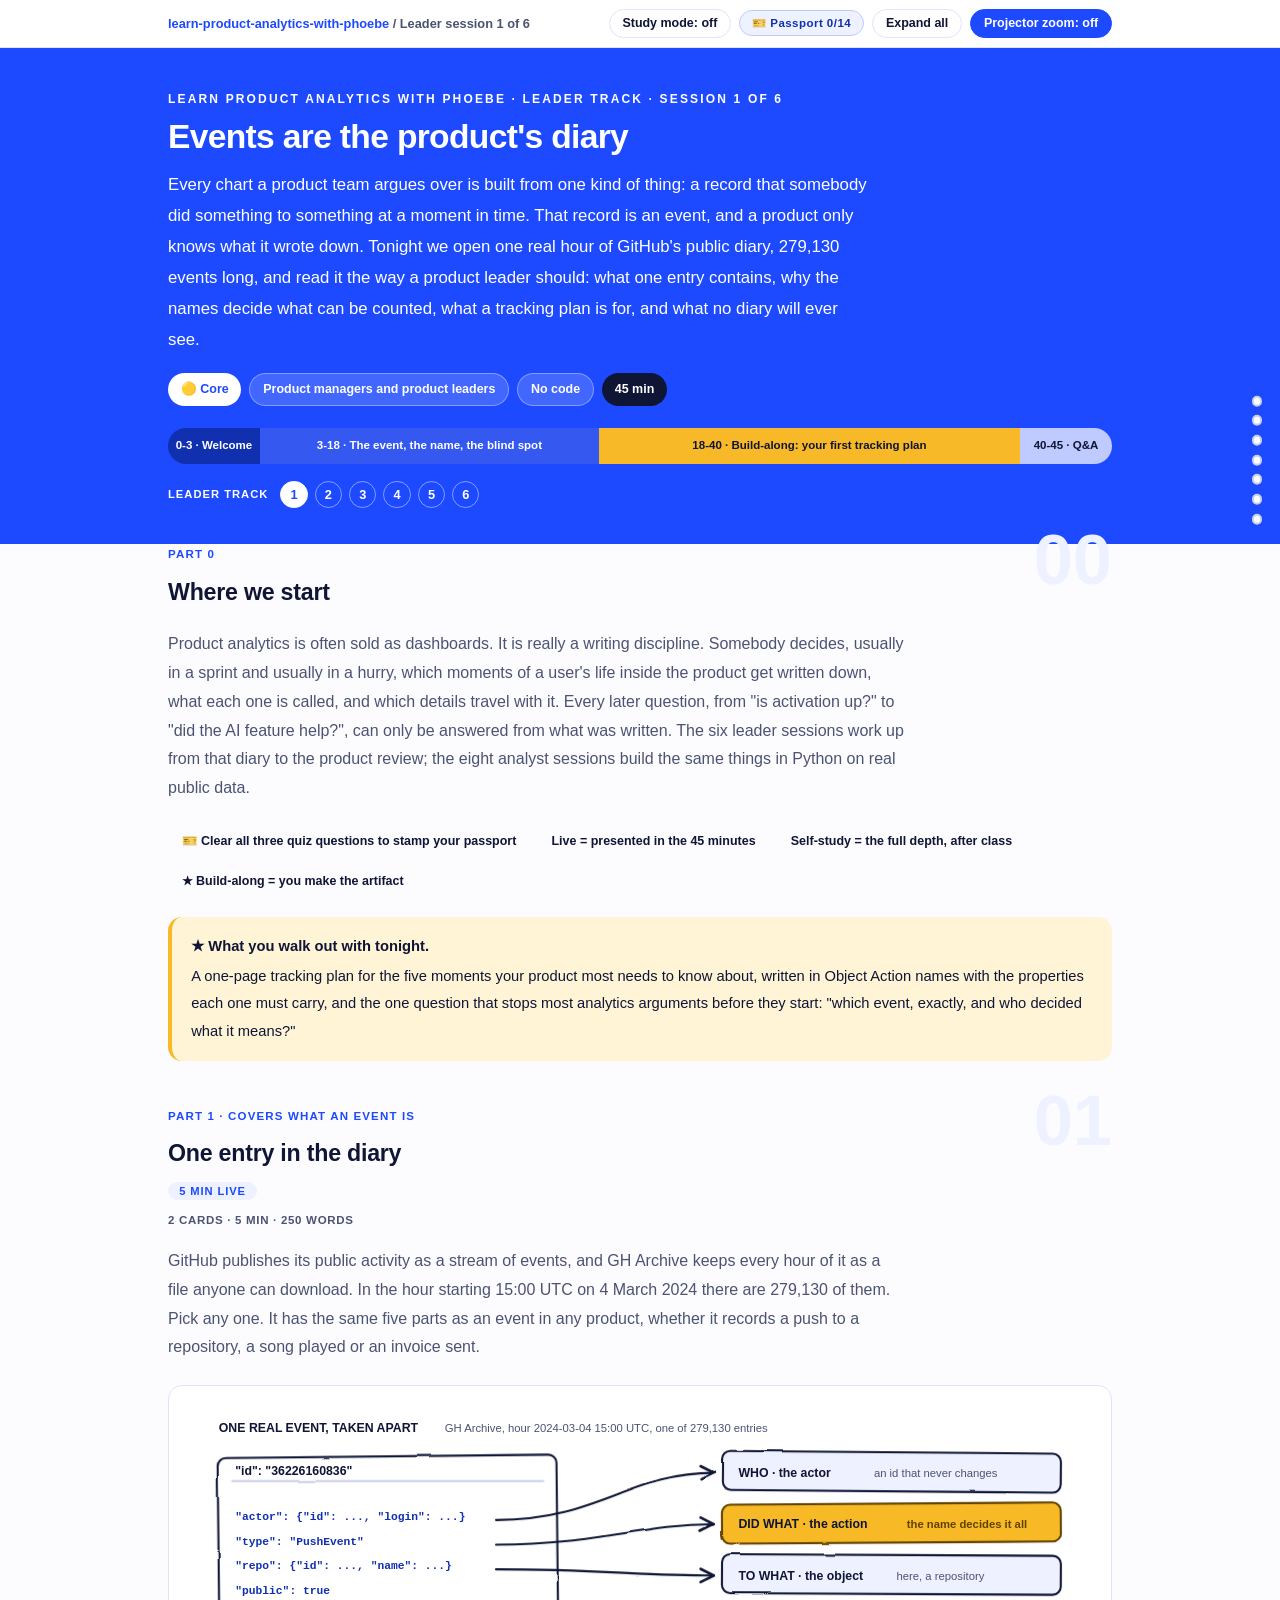
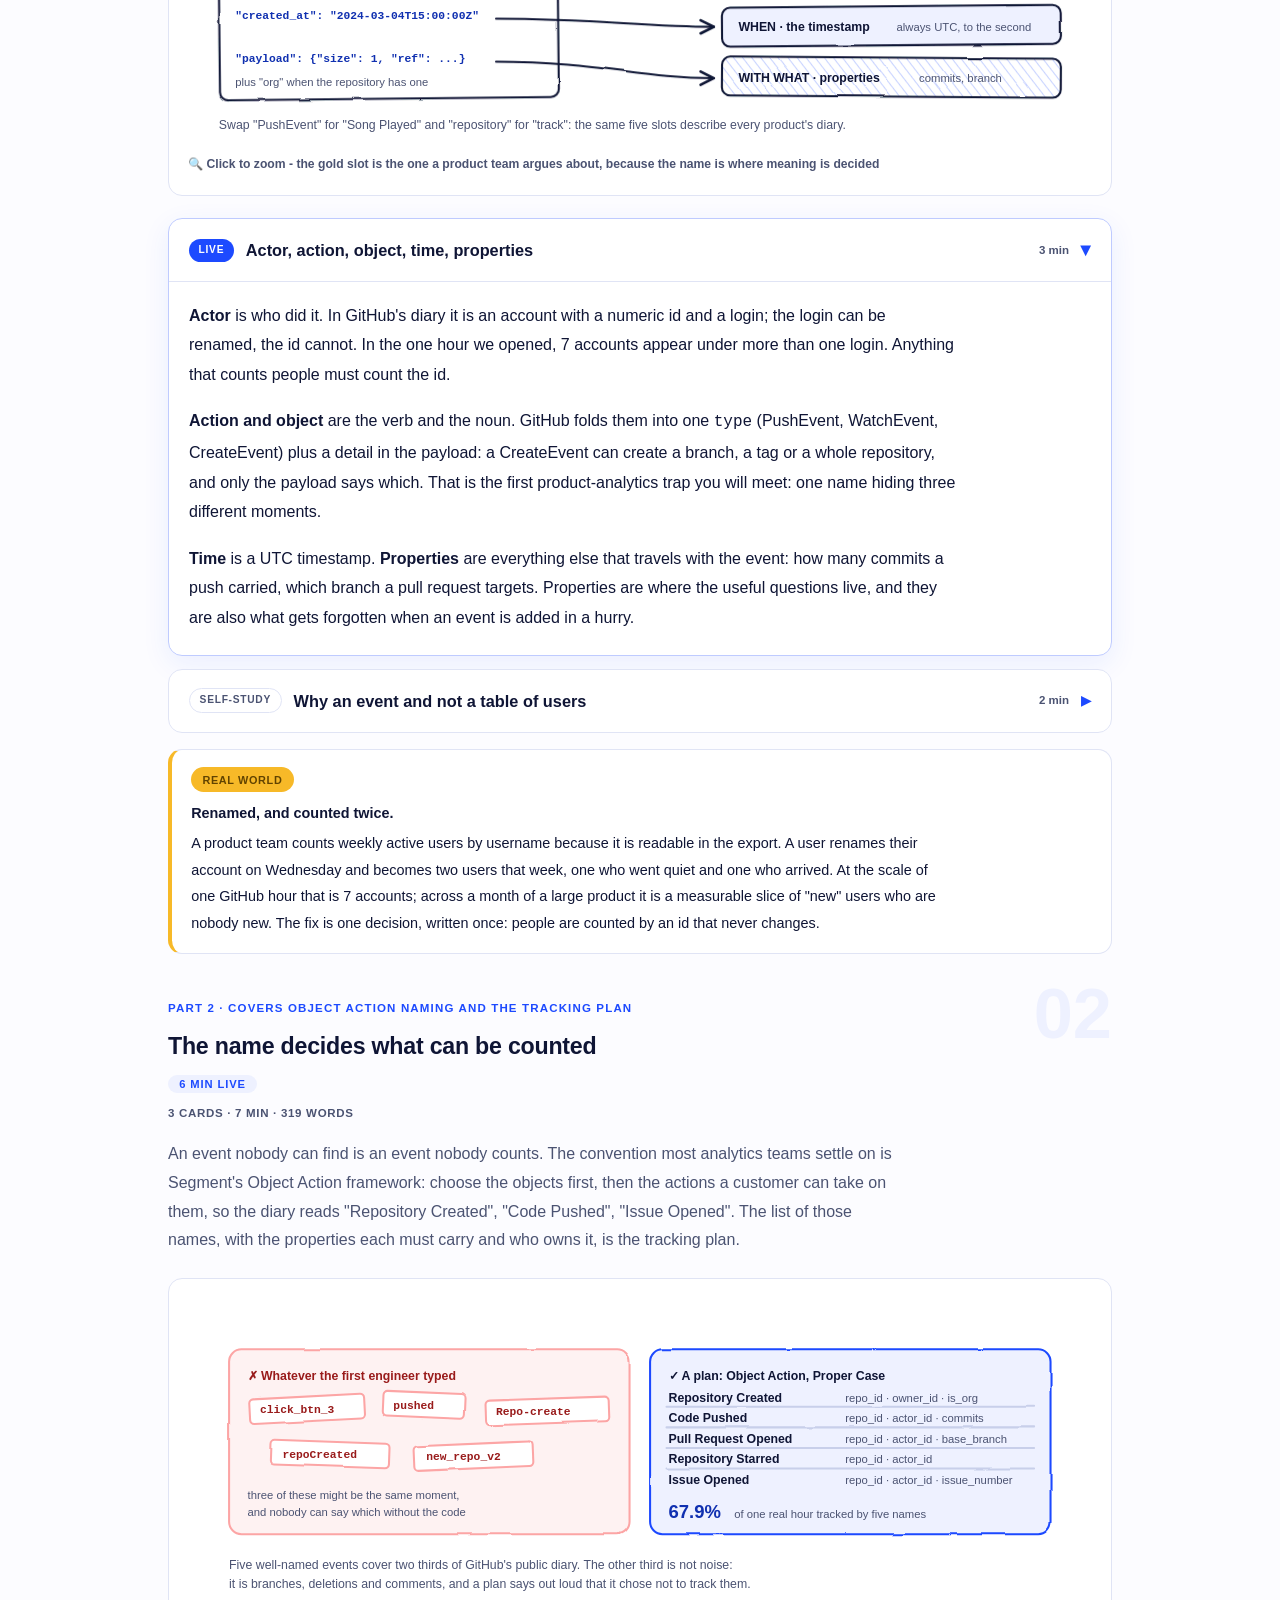
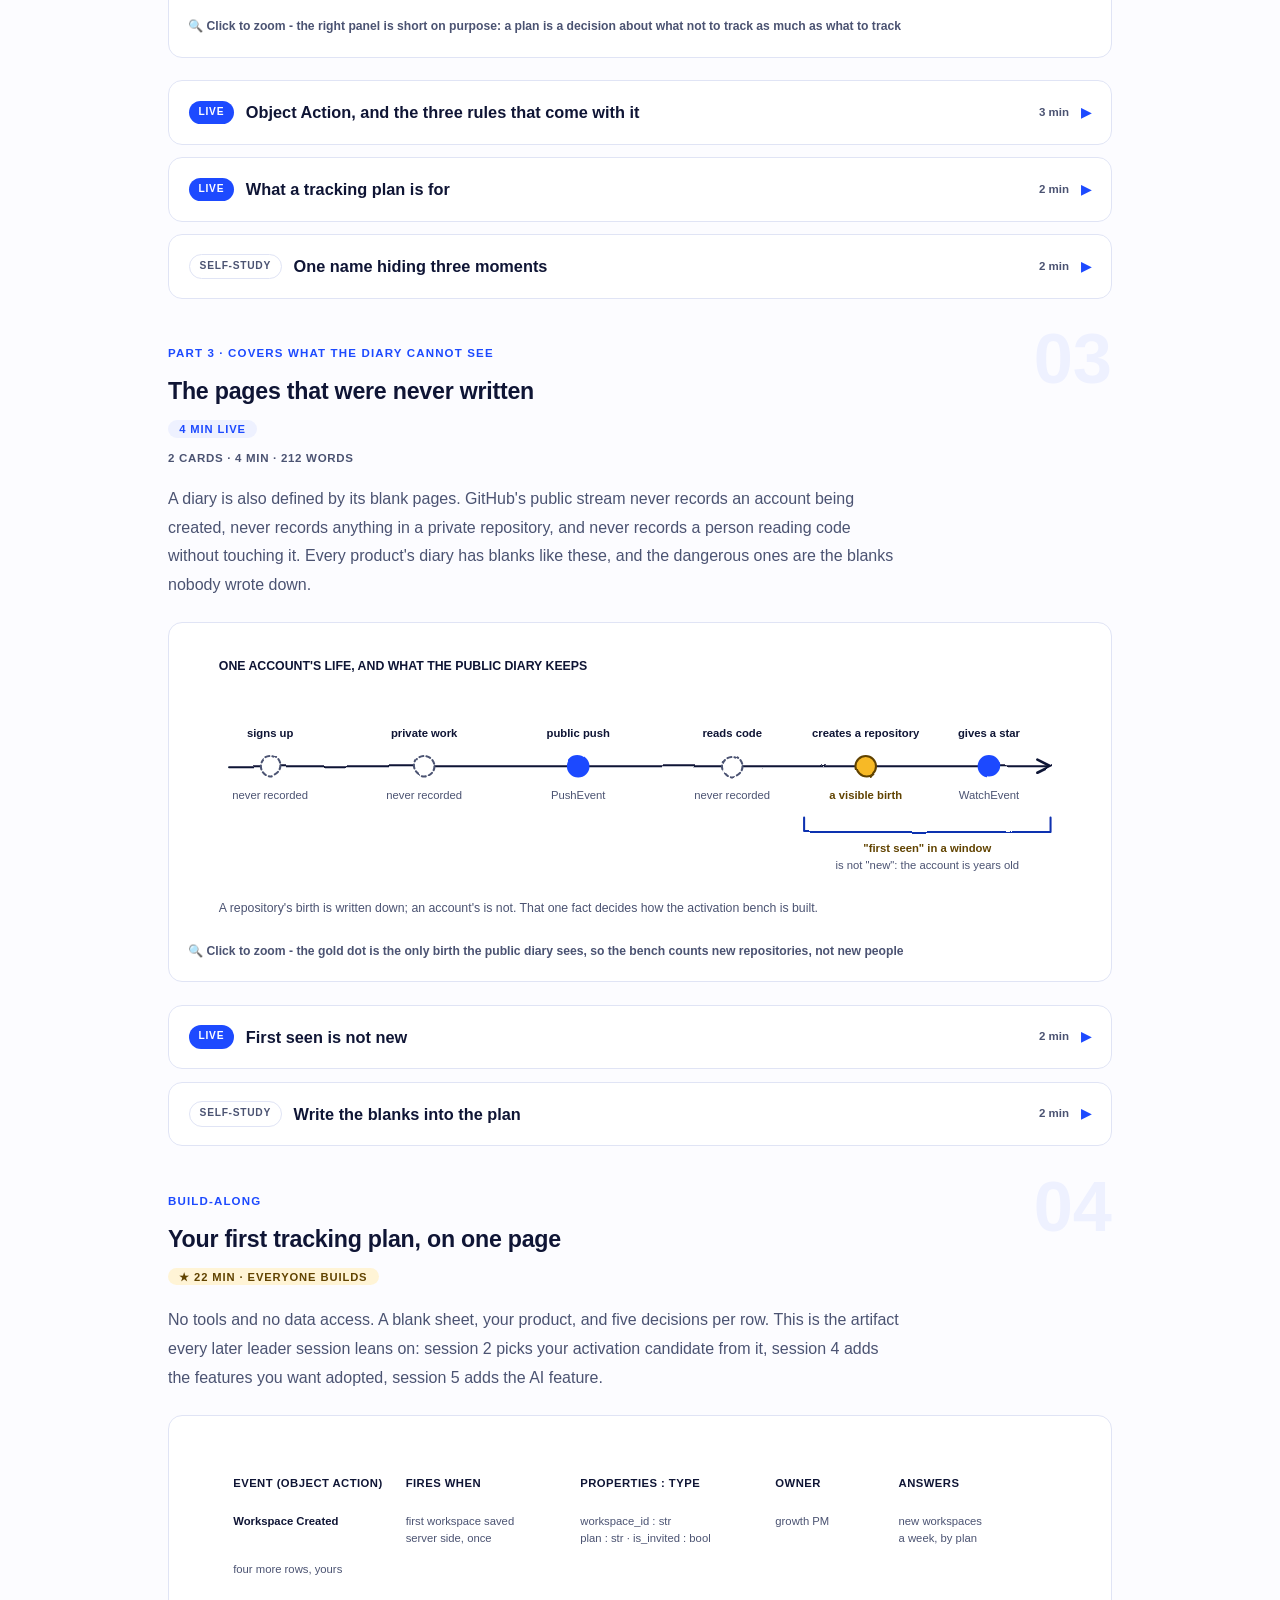
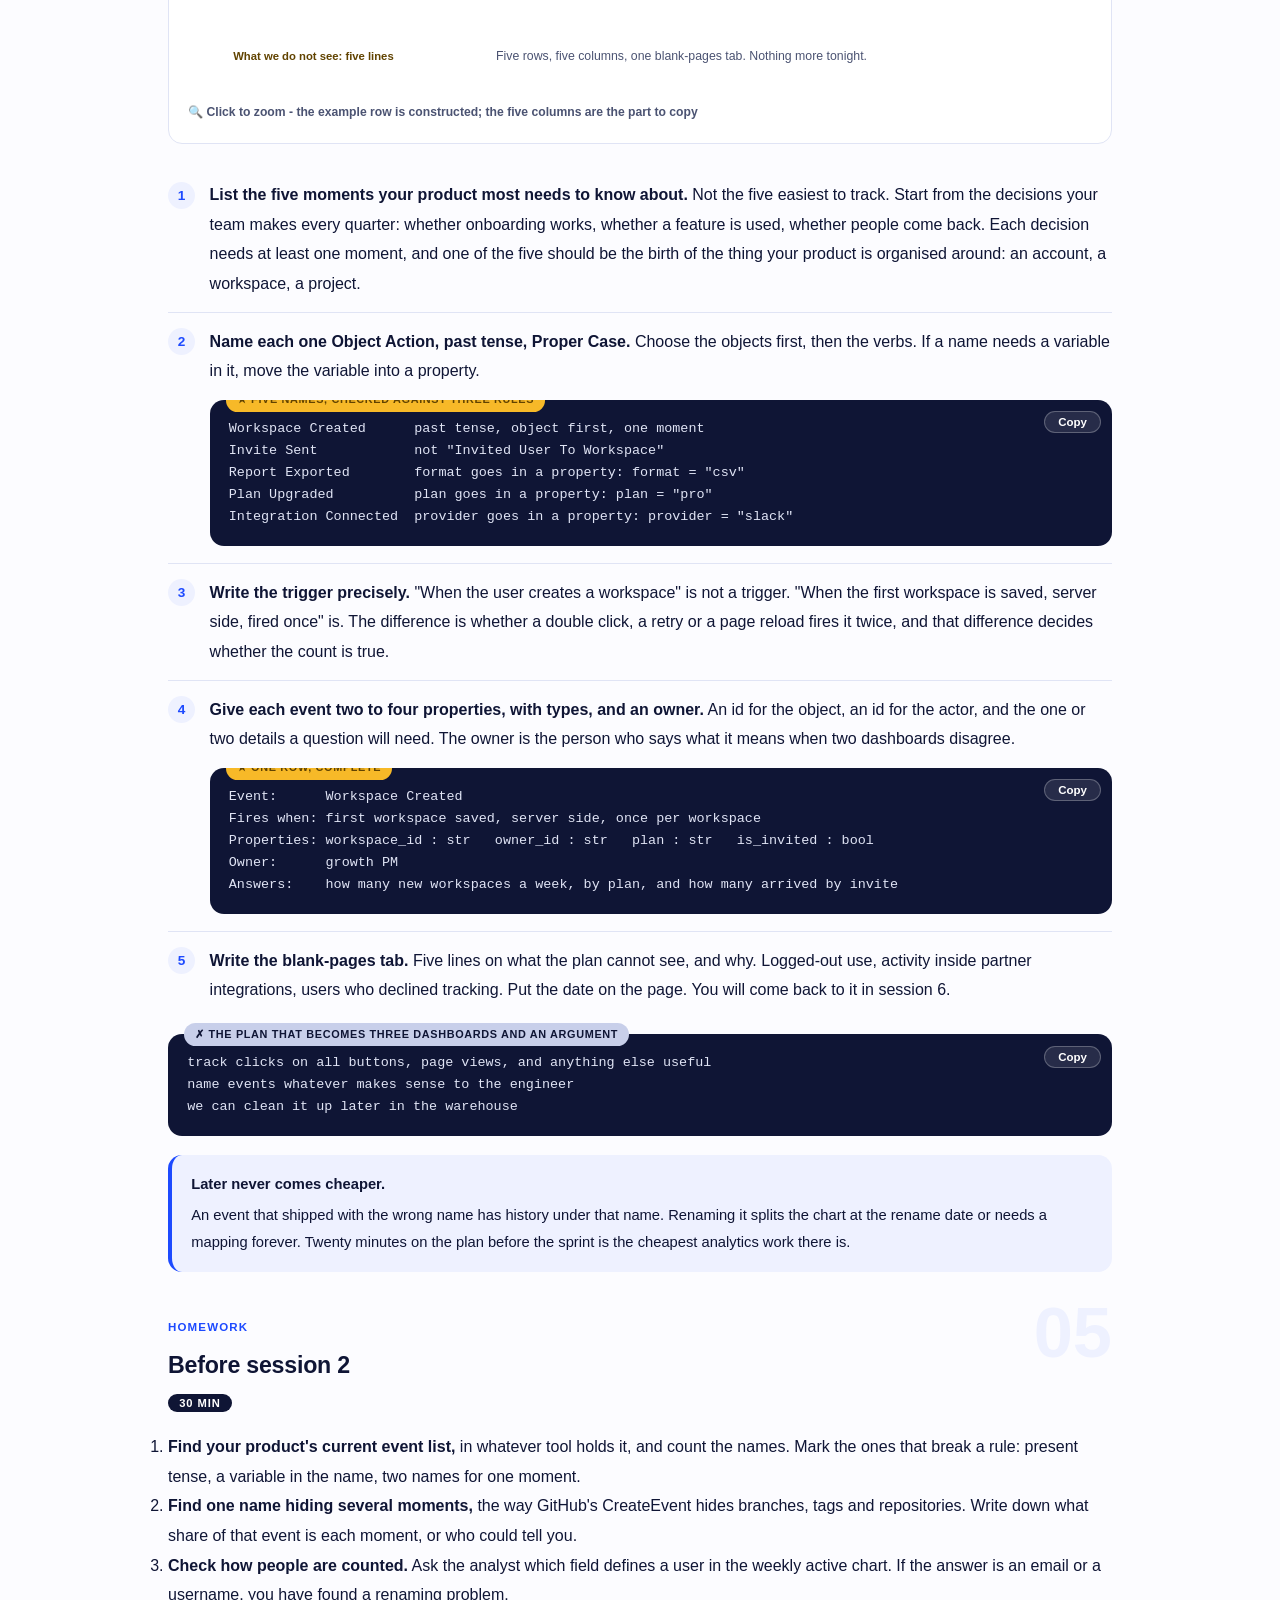
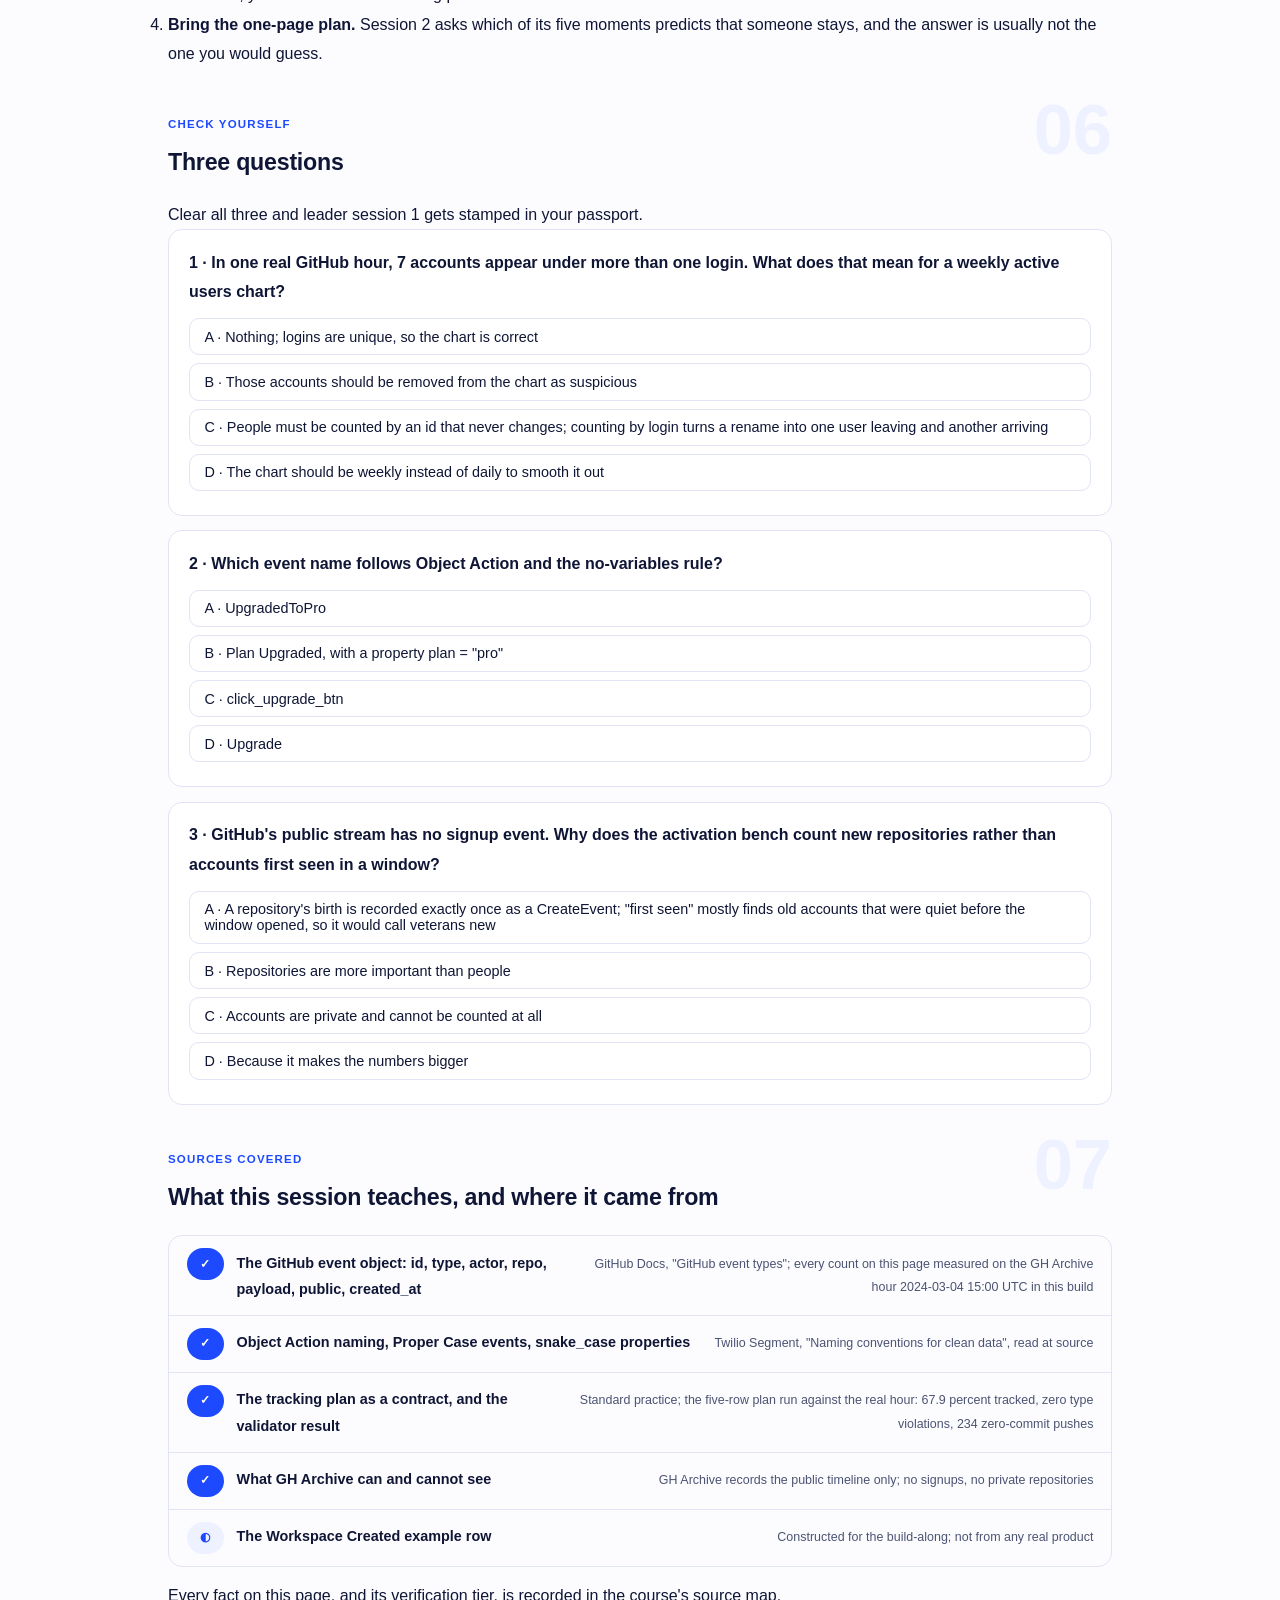
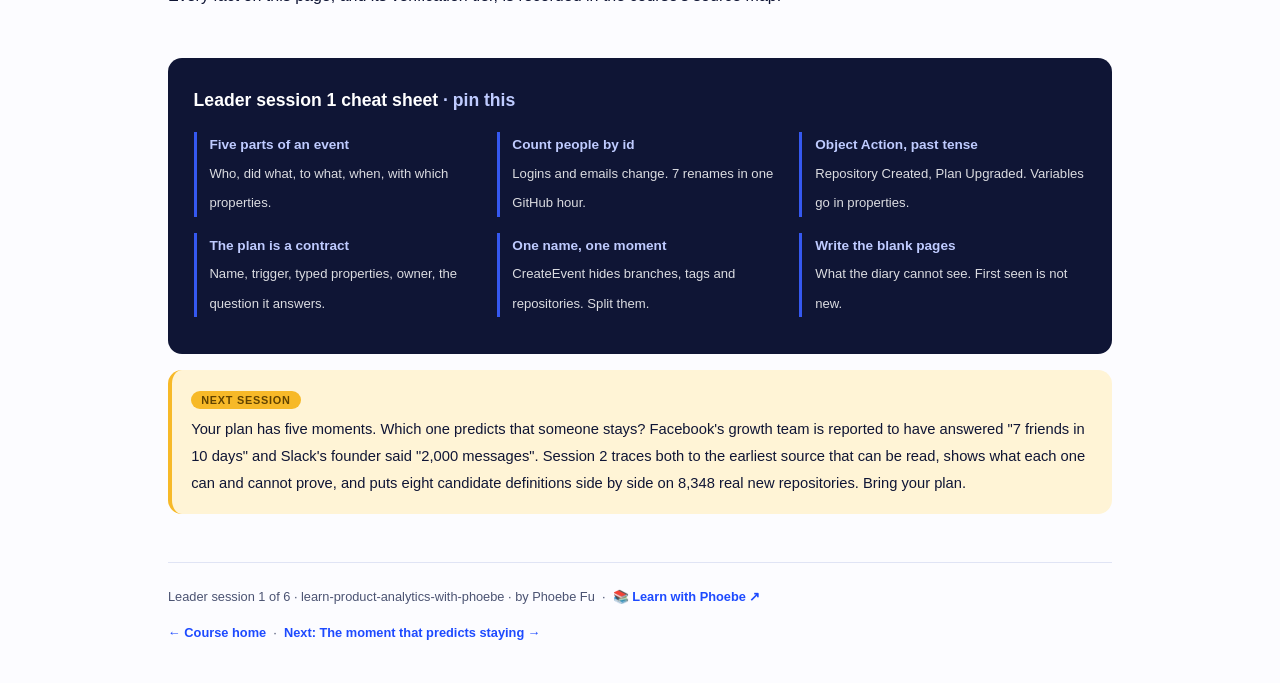
==== commit 59561606: "Lift translucent header text and the empty passport mark to WCAG A full-page contrast probe (every t" ====
--- a/courses/a1-events-are-the-diary.html
+++ b/courses/a1-events-are-the-diary.html
@@ -19,7 +19,7 @@
 <meta name="twitter:image" content="https://phoebefu6.github.io/learn-product-analytics-with-phoebe/assets/og-cover.png">
 <!-- social:end -->
 <title>Leader session 1 · Events are the product's diary - learn product analytics with phoebe</title>
-<link rel="stylesheet" href="../assets/style.css?v=2">
+<link rel="stylesheet" href="../assets/style.css?v=3">
 </head>
 <body>
 
--- a/assets/style.css
+++ b/assets/style.css
@@ -52,7 +52,7 @@
   font-size: .75rem;
   letter-spacing: .18em;
   text-transform: uppercase;
-  opacity: .85;
+  opacity: 1;
   font-weight: 600;
 }
 .masthead h1 {
@@ -63,7 +63,7 @@
   letter-spacing: -.02em;
 }
 .masthead h1 .accent { color: inherit; }
-.masthead .sub { font-size: 1.05rem; opacity: .92; max-width: 44rem; }
+.masthead .sub { font-size: 1.05rem; opacity: 1; max-width: 44rem; }
 
 .chip-row { display: flex; flex-wrap: wrap; gap: .5rem; margin-top: 1.1rem; }
 .chip {
@@ -562,7 +562,7 @@
   margin-top: 1.1rem;
   flex-wrap: wrap;
 }
-.journey .jlabel { font-size: .7rem; font-weight: 700; text-transform: uppercase; letter-spacing: .09em; opacity: .8; margin-right: .3rem; }
+.journey .jlabel { font-size: .7rem; font-weight: 700; text-transform: uppercase; letter-spacing: .09em; opacity: 1; margin-right: .3rem; }
 .journey a {
   width: 1.7rem; height: 1.7rem;
   border-radius: 999px;
@@ -1150,7 +1150,7 @@
   background: var(--indigo-50); color: var(--indigo-deep);
   border: 1px solid var(--indigo-soft); cursor: default;
 }
-.pp-pill.full { background: var(--amber); color: var(--amber-ink); border-color: var(--amber); }
+.pp-pill.full { background: var(--amber); color: #0F1535; border-color: var(--amber); }
 .pp-strip { display: flex; gap: 10px; flex-wrap: wrap; margin: 18px 0 6px; }
 .pp-stamp {
   display: flex; flex-direction: column; align-items: center; gap: 6px;
@@ -1160,7 +1160,7 @@
   transition: all .18s ease;
 }
 .pp-stamp:hover { border-color: var(--indigo-soft); }
-.pp-stamp i { font-size: 1.3rem; font-style: normal; opacity: .35; }
+.pp-stamp i { font-size: 1.3rem; font-style: normal; opacity: .7; }
 .pp-stamp b { font: 800 0.7rem Inter, sans-serif; }
 .pp-stamp.got {
   border-style: solid; border-color: var(--indigo);
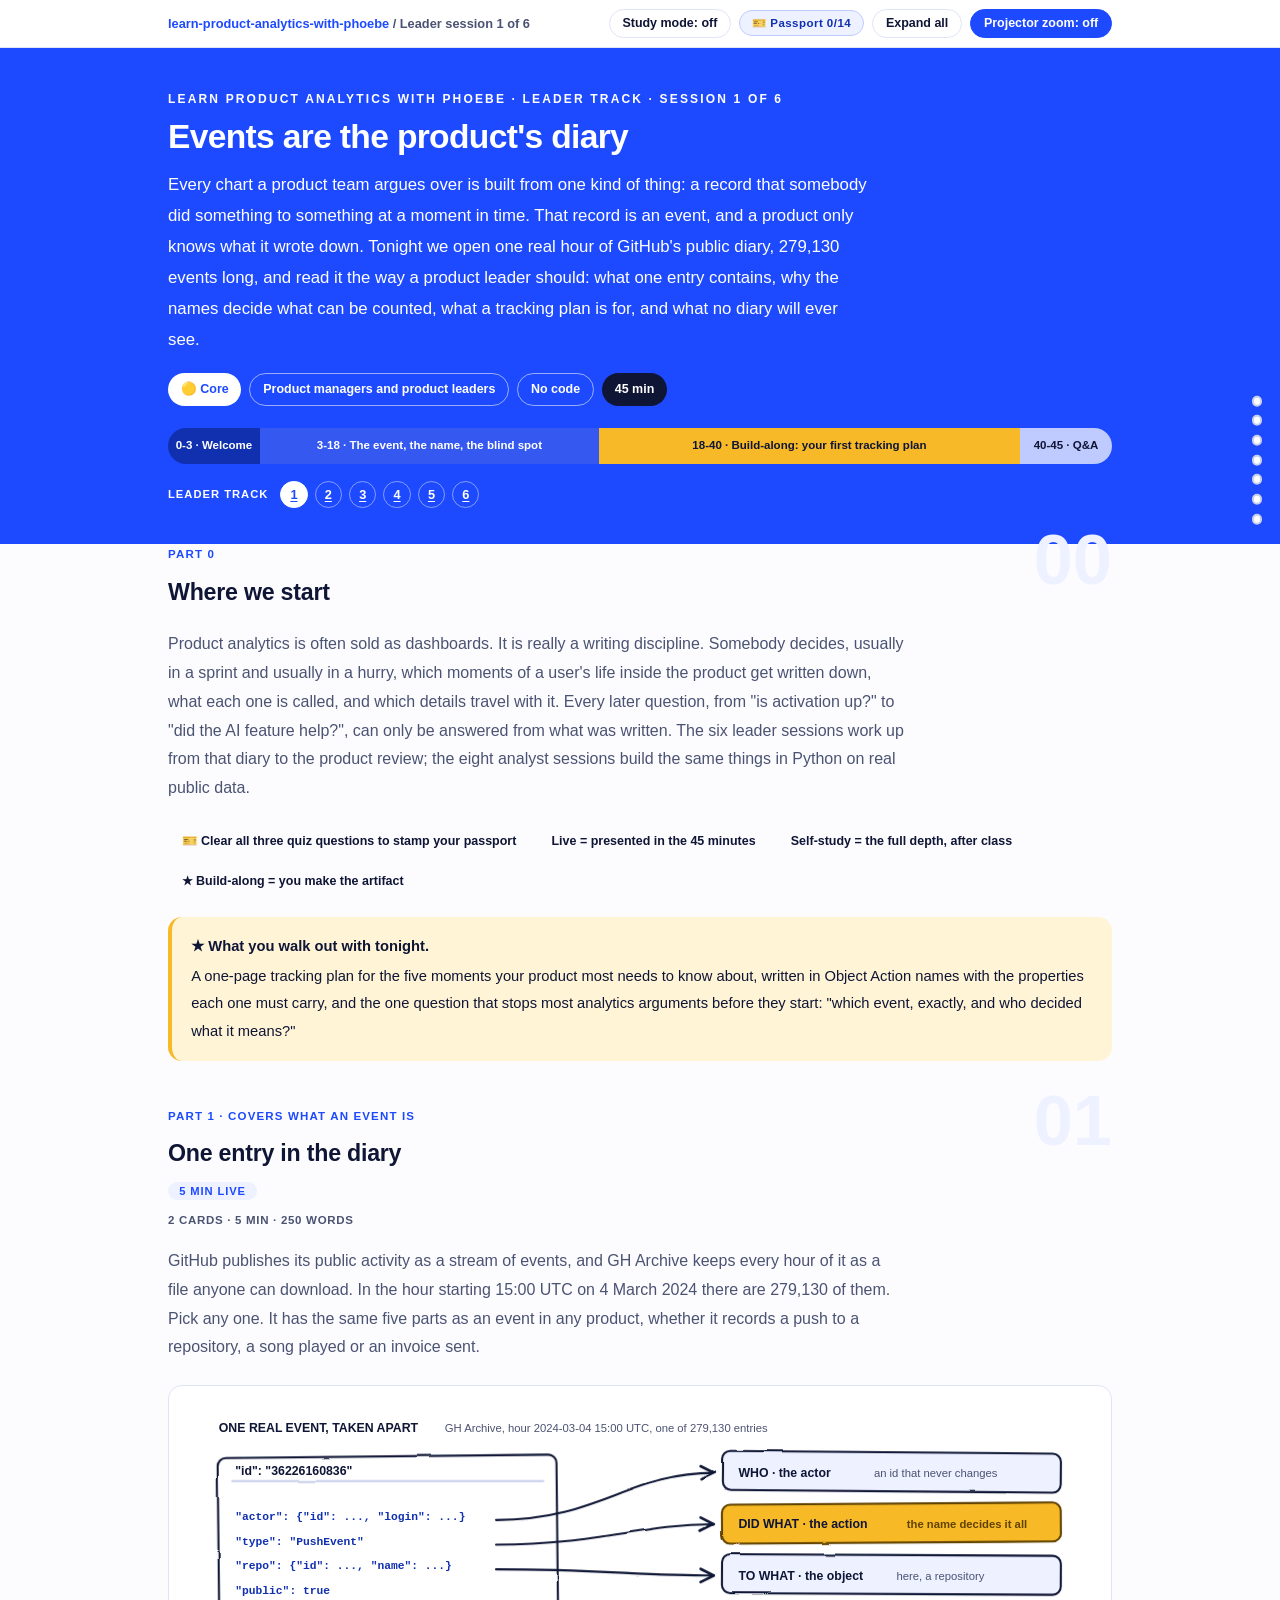
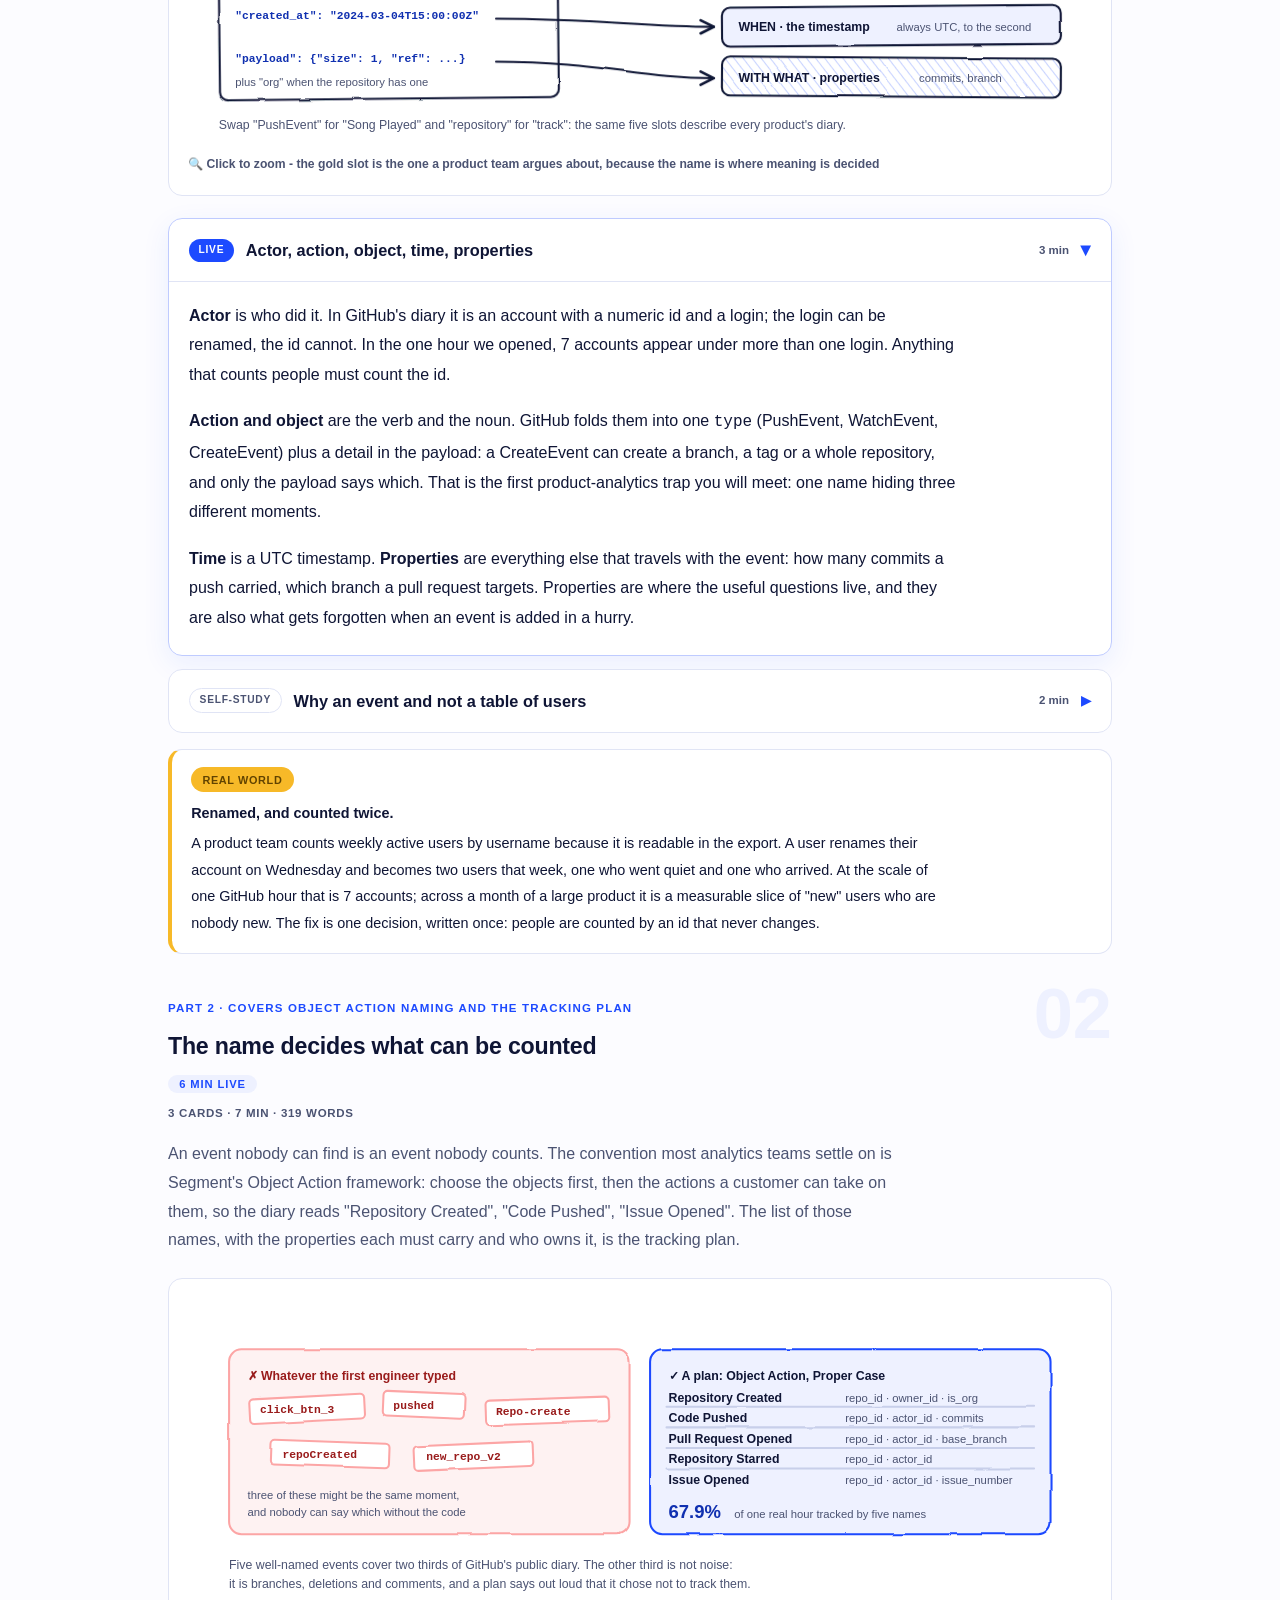
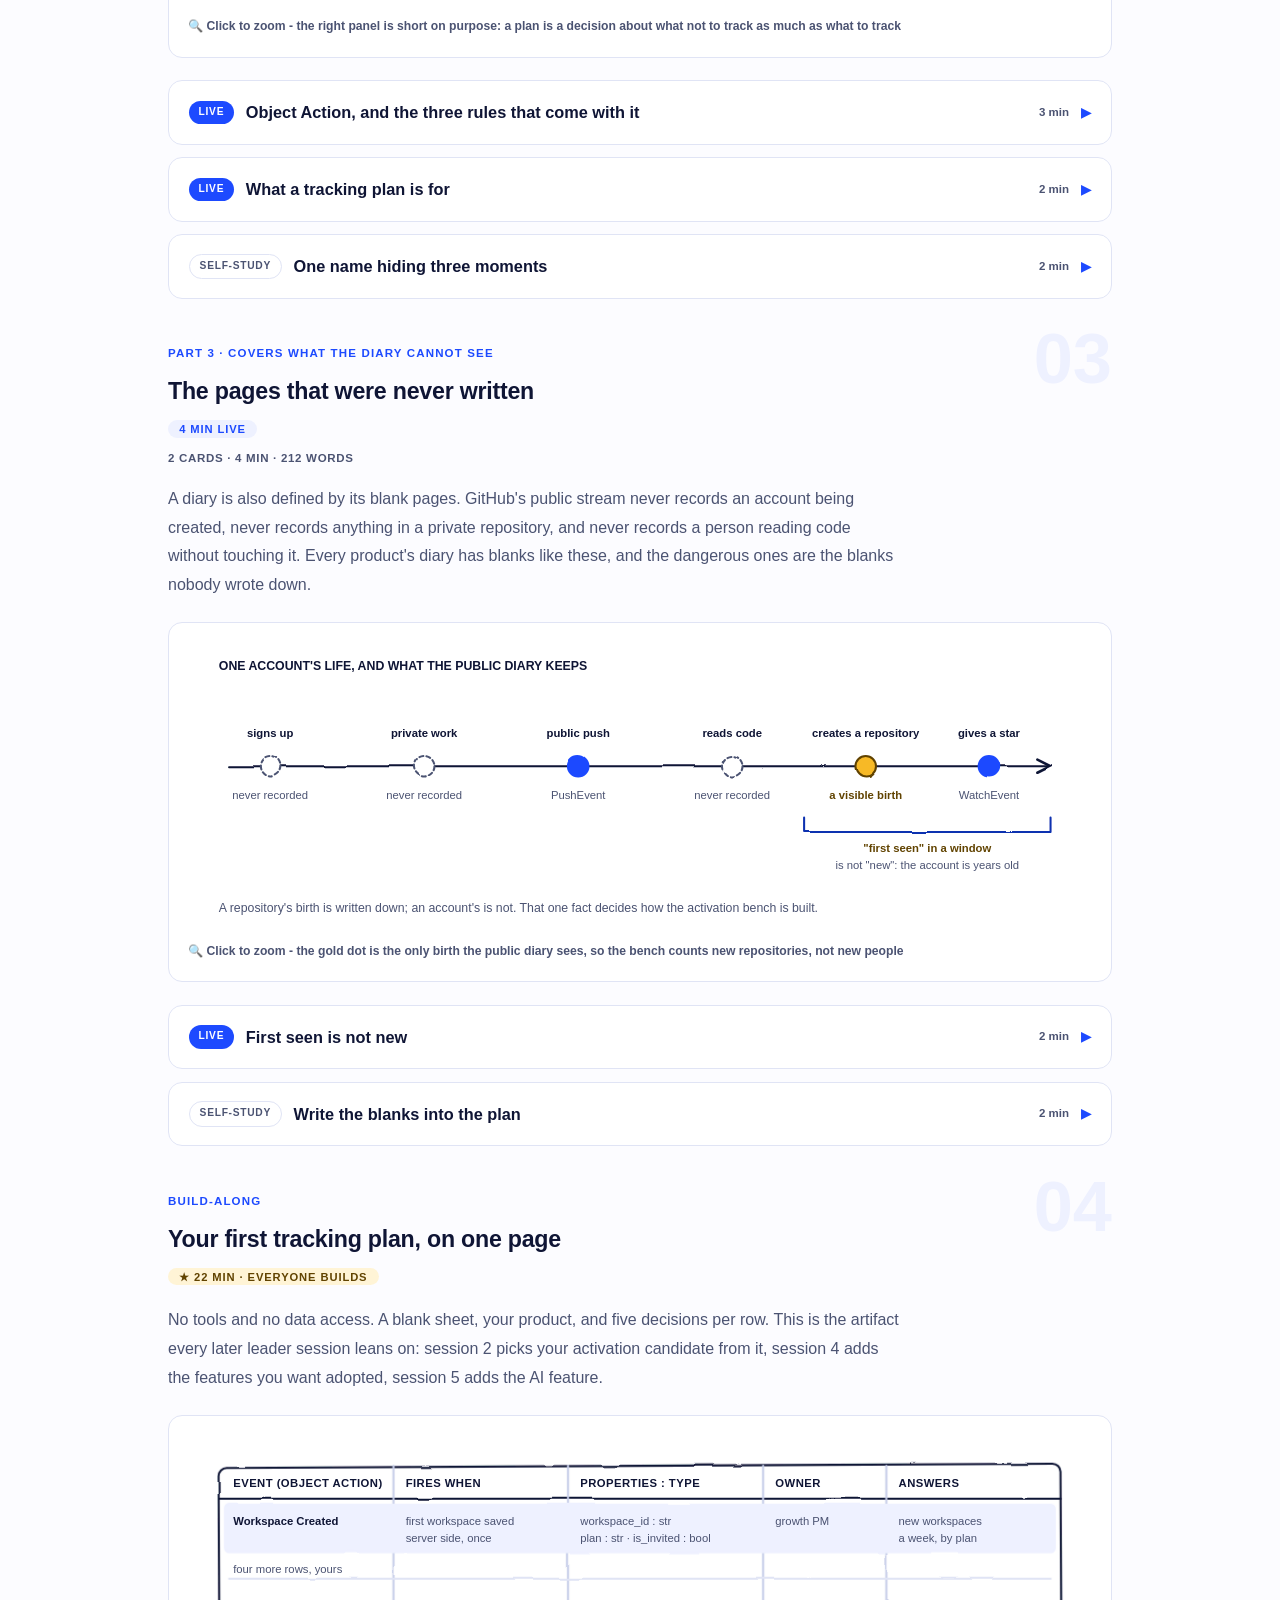
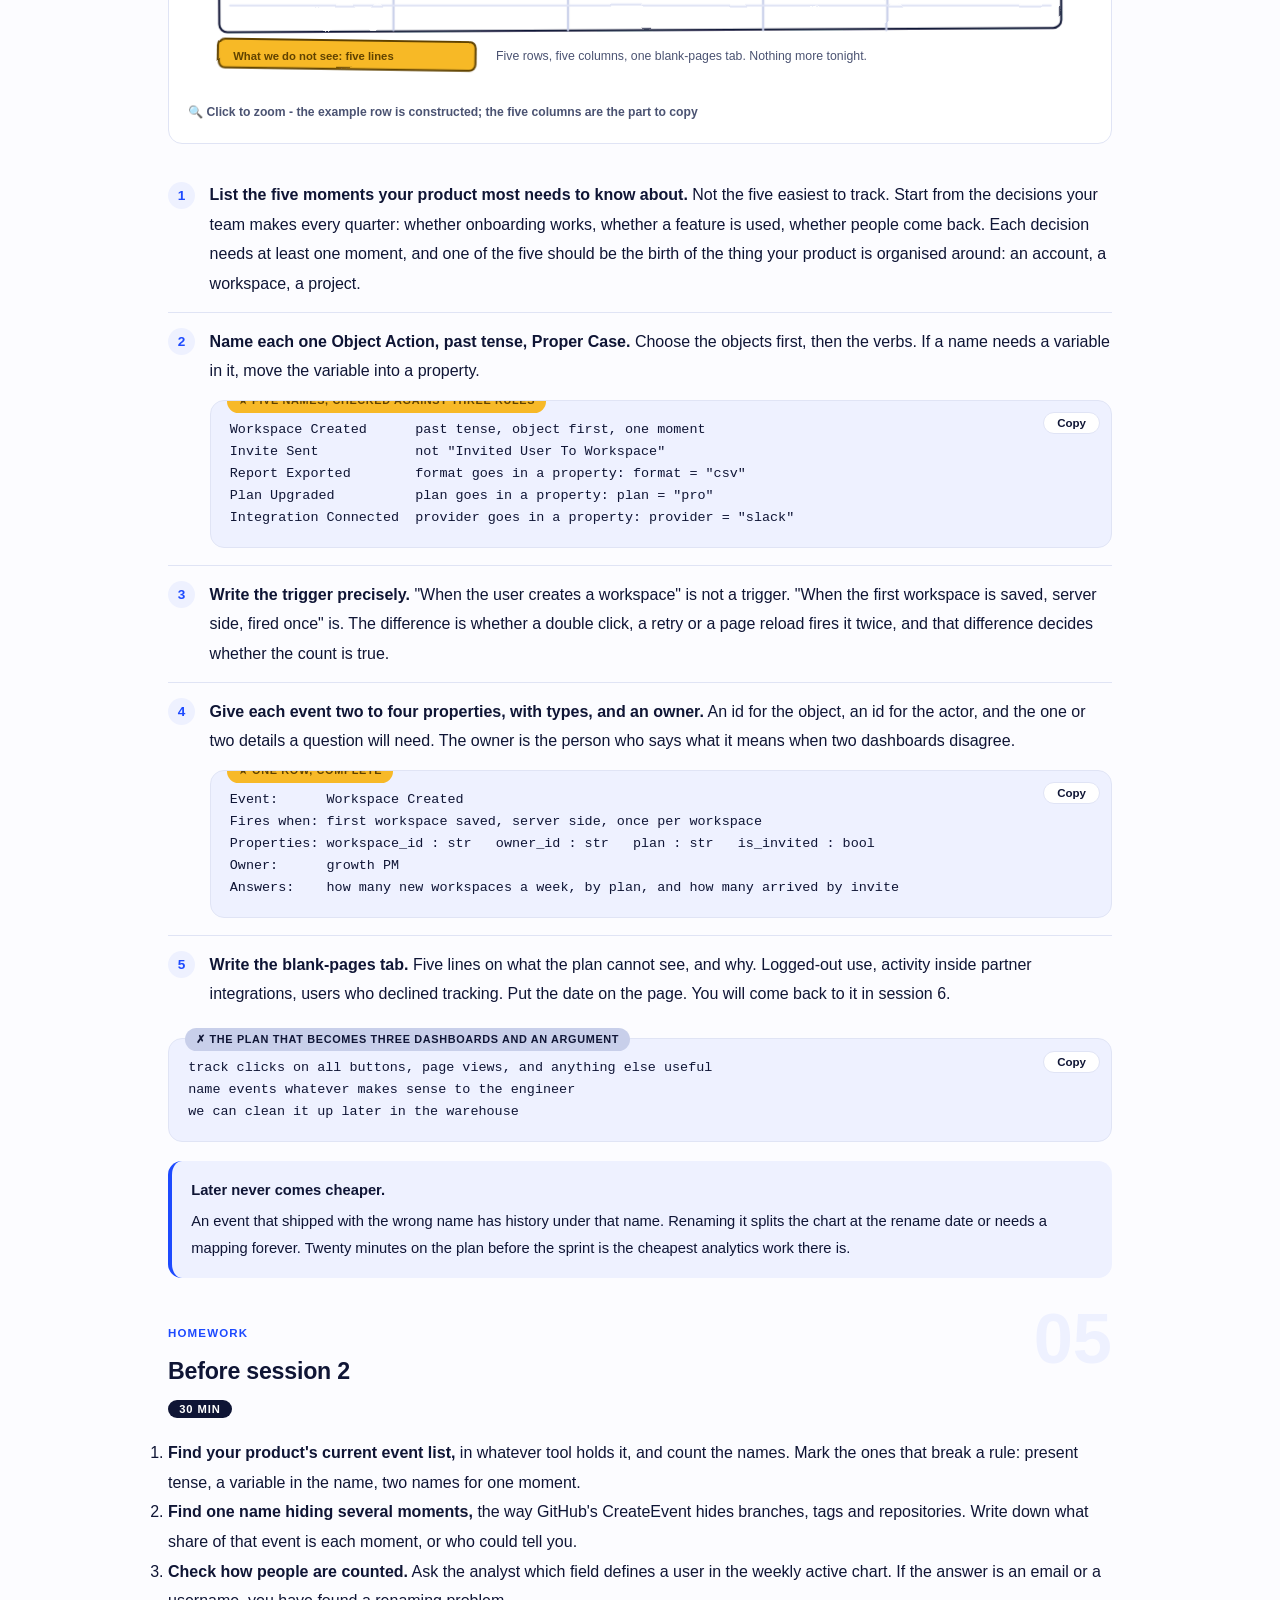
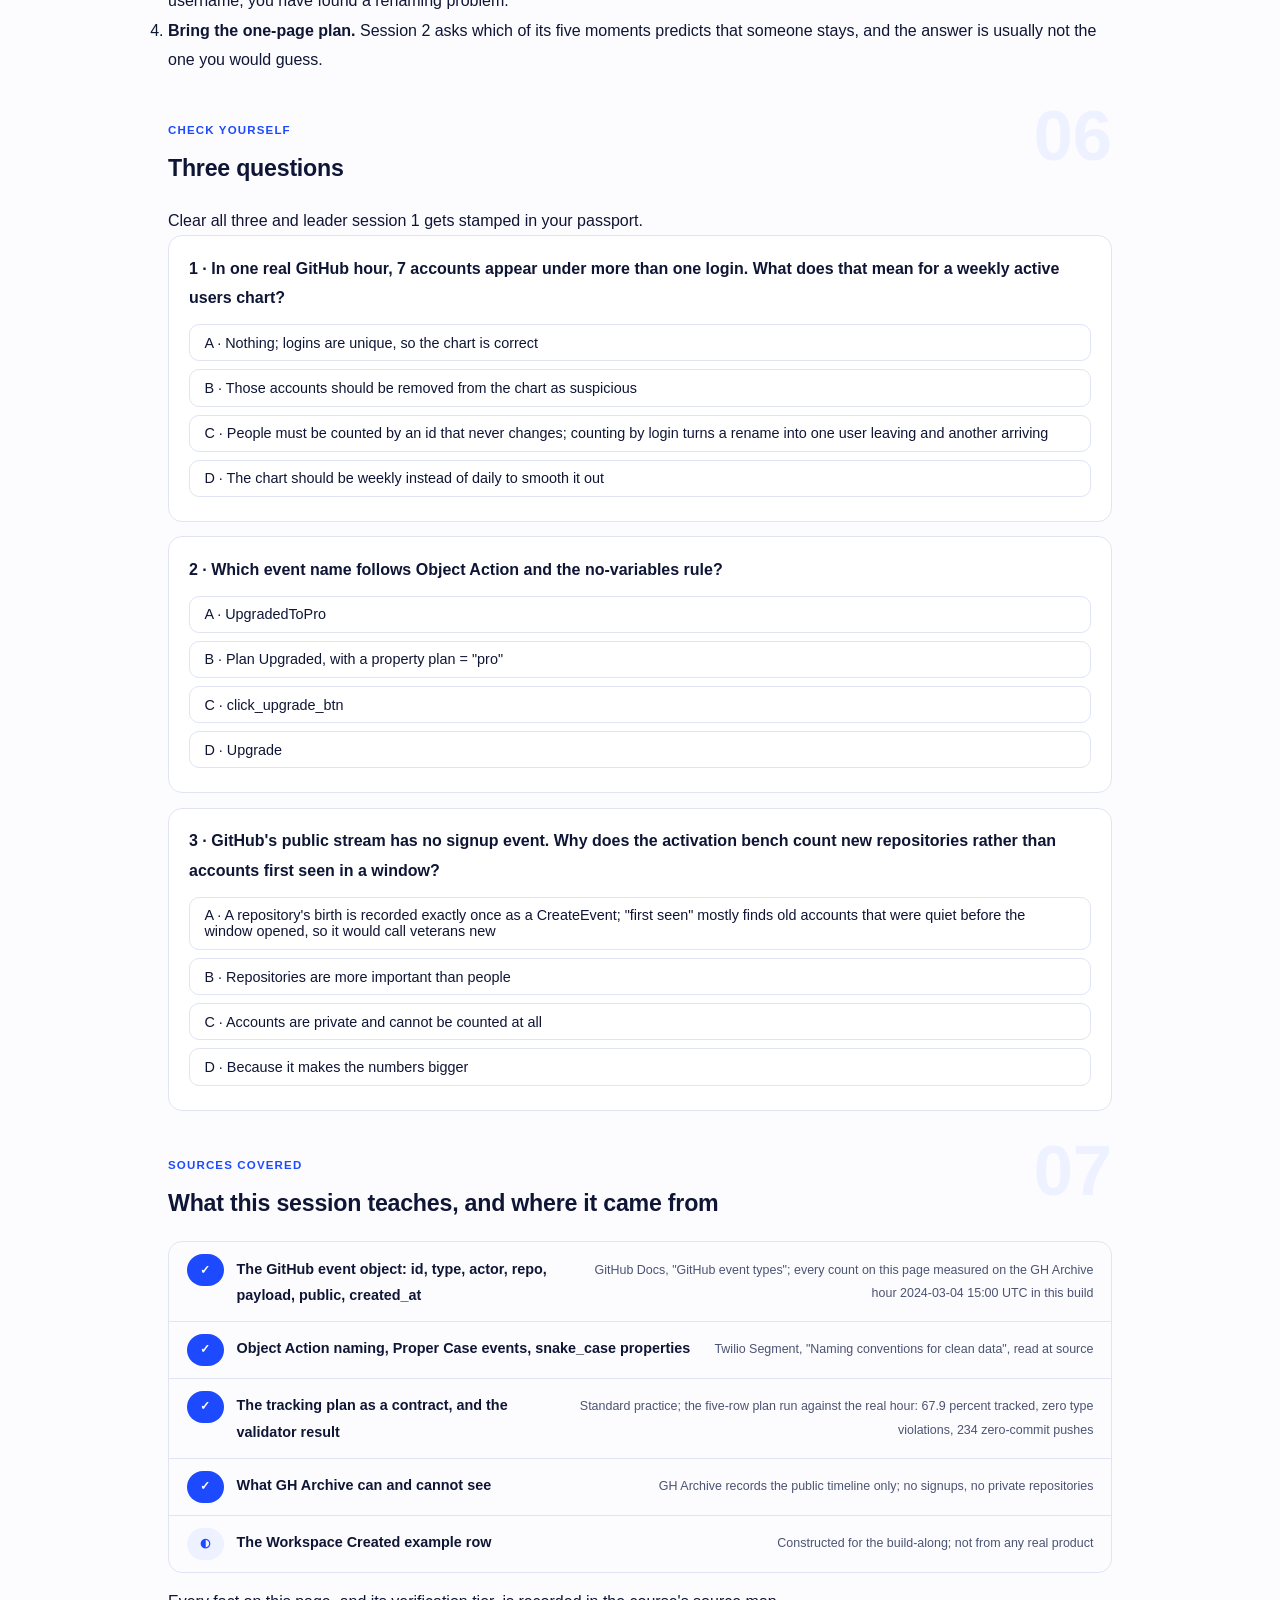
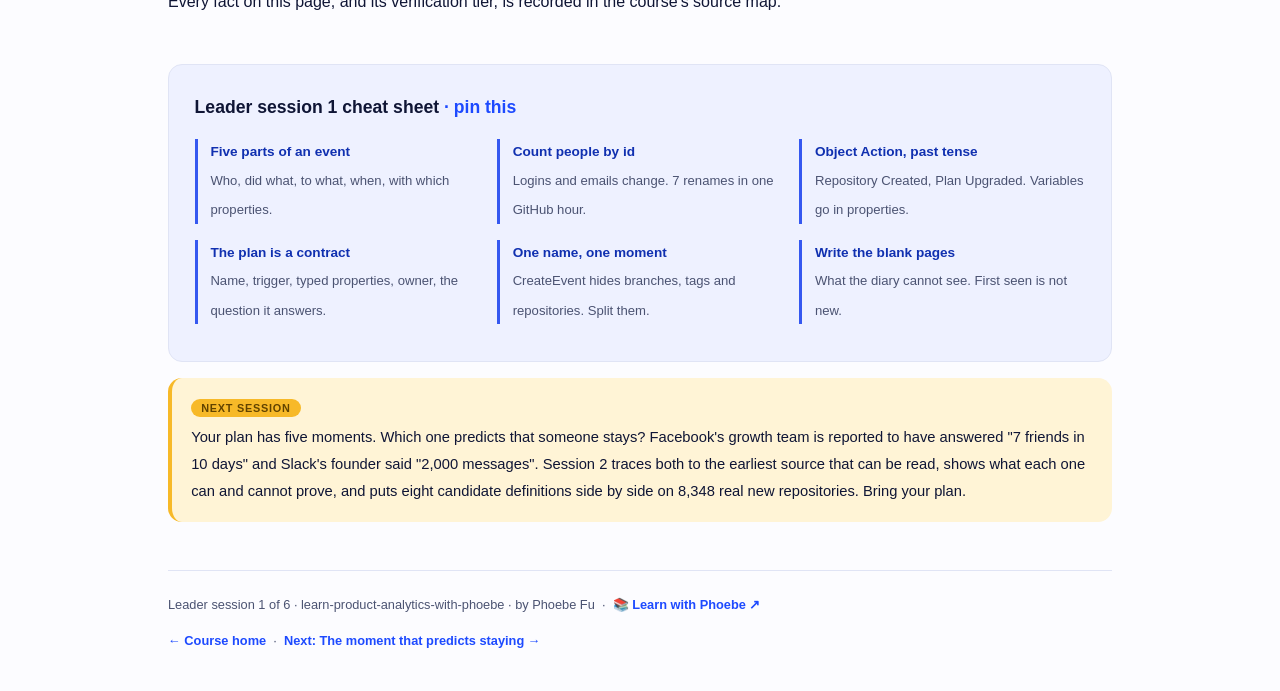
==== commit ee4fa4e8: "Light surfaces everywhere: lightbox, cheat panel, code boxes; contrast and phone-width fixes Every d" ====
--- a/courses/a1-events-are-the-diary.html
+++ b/courses/a1-events-are-the-diary.html
@@ -19,7 +19,7 @@
 <meta name="twitter:image" content="https://phoebefu6.github.io/learn-product-analytics-with-phoebe/assets/og-cover.png">
 <!-- social:end -->
 <title>Leader session 1 · Events are the product's diary - learn product analytics with phoebe</title>
-<link rel="stylesheet" href="../assets/style.css?v=3">
+<link rel="stylesheet" href="../assets/style.css?v=19">
 </head>
 <body>
 
@@ -506,6 +506,6 @@
 
 </main>
 
-<script src="../assets/app.js?v=2"></script>
+<script src="../assets/app.js?v=19"></script>
 </body>
 </html>
--- a/assets/style.css
+++ b/assets/style.css
@@ -19,8 +19,8 @@
   --amber-ink: #614300;
   --amber-50: #FFF4D6;
   --paper: #FCFCFF;
-  --code-bg: #0F1535;
-  --code-ink: #E0E4F5;
+  --code-bg: #EEF1FF;
+  --code-ink: #0F1535;
   --scrim-rgb: 15,21,53;
   --shadow-rgb: 29,74,255;
   --radius: 14px;
@@ -77,7 +77,7 @@
   white-space: nowrap;
 }
 .chip.level { background: #fff; color: var(--indigo); }
-.chip.audience { background: rgba(255,255,255,.16); color: #fff; border: 1px solid rgba(255,255,255,.35); }
+.chip.audience { background: rgba(255,255,255,.08); color: #fff; border: 1px solid rgba(255,255,255,.35); }
 .chip.time { background: var(--ink); color: #fff; font-variant-numeric: tabular-nums; }
 
 
@@ -241,7 +241,7 @@
 .pill.light { background: var(--indigo-50); color: var(--indigo); }
 .pill.inkpill { background: var(--ink); color: #fff; }
 .pill.amber, .pill.peach { background: var(--amber); color: var(--amber-ink); }
-.pill.bare { color: var(--faint); }
+.pill.bare { color: var(--muted); }
 
 /* ---------- 4D grid ---------- */
 .grid-2 { display: grid; grid-template-columns: repeat(auto-fit, minmax(15rem, 1fr)); gap: .8rem; margin: .5rem 0 1rem; }
@@ -270,10 +270,11 @@
 table.clean td:first-child { font-weight: 600; }
 
 /* ---------- prompt boxes ---------- */
-.prompt-box {
+.prompt-box{
   position: relative;
-  background: var(--code-bg);
-  color: var(--code-ink);
+  background: #EEF1FF;
+  border: 1px solid #E0E4F5;
+  color: #0F1535;
   border-radius: var(--radius);
   padding: 1.1rem 1.2rem;
   margin: 1rem 0 1.2rem;
@@ -283,12 +284,12 @@
   white-space: pre-wrap;
   word-break: break-word;
 }
-.prompt-box .label {
+.prompt-box .label{
   position: absolute;
   top: -0.7rem;
   left: 1rem;
-  background: var(--indigo);
-  color: #fff;
+  background: #1D4AFF;
+  color: #FFFFFF;
   font-family: "Inter", -apple-system, sans-serif;
   font-size: .68rem;
   font-weight: 700;
@@ -299,13 +300,13 @@
 }
 .prompt-box.bad .label { background: var(--faint); color: var(--ink); }
 .prompt-box.good .label { background: var(--amber); color: var(--amber-ink); }
-.copy-btn {
+.copy-btn{
   position: absolute;
   top: .7rem;
   right: .7rem;
-  background: rgba(255,255,255,.1);
-  border: 1px solid rgba(255,255,255,.25);
-  color: #fff;
+  background: #FFFFFF;
+  border: 1px solid #E0E4F5;
+  color: #0F1535;
   border-radius: 999px;
   padding: .25rem .8rem;
   font-size: .72rem;
@@ -314,7 +315,7 @@
   font-family: "Inter", -apple-system, sans-serif;
   transition: background .15s ease;
 }
-.copy-btn:hover { background: rgba(255,255,255,.22); }
+.copy-btn:hover { background: #E0E4F5; }
 .copy-btn.copied { background: var(--amber); border-color: var(--amber); color: var(--amber-ink); }
 
 /* ---------- demo steps ---------- */
@@ -409,7 +410,7 @@
   gap: .4rem;
 }
 
-.lightbox {
+.lightbox{
   position: fixed;
   inset: 0;
   z-index: 100;
@@ -421,8 +422,10 @@
   cursor: zoom-out;
 }
 .lightbox.open { display: flex; }
-.lightbox .inner {
+.lightbox .inner{
   background: #fff;
+  border: 1px solid #E0E4F5;
+  box-shadow: 0 10px 40px rgba(15,21,53,.14);
   border-radius: var(--radius);
   padding: 2rem;
   max-width: 94vw;
@@ -430,13 +433,12 @@
   overflow: auto;
 }
 .lightbox .inner svg, .lightbox .inner img { width: min(88vw, 70rem); height: auto; }
-.lightbox .close-hint {
+.lightbox .close-hint{
   position: fixed;
   top: 1rem; right: 1.4rem;
-  color: #fff;
+  color: #0F1535;
   font-size: .8rem;
   font-weight: 600;
-  opacity: .8;
 }
 
 /* ---------- courses covered ---------- */
@@ -455,19 +457,20 @@
 .covered-row .note { margin-left: auto; color: var(--muted); font-size: .78rem; text-align: right; }
 
 /* ---------- cheat sheet footer ---------- */
-.cheat {
-  background: var(--ink);
-  color: #fff;
+.cheat{
+  background: #EEF1FF;
+  border: 1px solid #E0E4F5;
+  color: #0F1535;
   border-radius: var(--radius);
   padding: 1.6rem 1.6rem 1.3rem;
   margin-top: 3rem;
 }
 .cheat h3 { font-size: 1.1rem; margin-bottom: 1rem; }
-.cheat h3 span { color: var(--indigo-soft); }
+.cheat h3 span { color: #1D4AFF; }
 .cheat .grid-2 { gap: 1rem; }
 .cheat .cheat-item { border-left: 3px solid var(--indigo-mid); padding-left: .8rem; }
-.cheat .cheat-item b { display: block; font-size: .85rem; color: var(--indigo-soft); }
-.cheat .cheat-item span { font-size: .82rem; opacity: .85; }
+.cheat .cheat-item b { display: block; font-size: .85rem; color: #1030B0; }
+.cheat .cheat-item span { font-size: .82rem; color: #4B5372; }
 
 footer.pagefoot {
   border-top: 1px solid var(--hairline);
@@ -1160,7 +1163,7 @@
   transition: all .18s ease;
 }
 .pp-stamp:hover { border-color: var(--indigo-soft); }
-.pp-stamp i { font-size: 1.3rem; font-style: normal; opacity: .7; }
+.pp-stamp i { font-size: 1.3rem; font-style: normal; opacity: 1; }
 .pp-stamp b { font: 800 0.7rem Inter, sans-serif; }
 .pp-stamp.got {
   border-style: solid; border-color: var(--indigo);
@@ -1307,3 +1310,28 @@
 .pa-bfill { display: block; height: 100%; background: var(--faint); border-radius: 999px; }
 .pa-bfill.is-a { background: var(--indigo); }
 .pa-bar b { font-variant-numeric: tabular-nums; color: var(--indigo-deep); text-align: right; }
+
+/* layout-patch-3: phone-width overflow (2026-10-10) */
+.sql-bar { flex-wrap: wrap; }
+@media (max-width: 480px) {
+  .covered-row { flex-wrap: wrap; }
+  .covered-row .note { margin-left: 0; text-align: left; flex-basis: 100%; }
+  details.card summary { flex-wrap: wrap; }
+  details.card summary .mini { white-space: normal; }
+  .wk, .sqlbox, .prompt-box, pre { max-width: 100%; overflow-x: auto; }
+  .mono, code, strong, .note { overflow-wrap: anywhere; }
+  select, input[type=range], label { max-width: 100%; }
+  canvas, svg, img { max-width: 100%; height: auto; }
+  .tree-kids, .tree-node-wrap, .tree-node, .rb-night, .al-row, .gd-field, .tl-row, .sl-row { max-width: 100%; overflow-x: auto; }
+  .tl-cols, .sl-cols, .bb-cols, .ev-cols, [class$="-cols"] { grid-template-columns: 1fr !important; display: grid; }
+  .tl-cols > *, .sl-cols > *, [class$="-cols"] > * { min-width: 0; max-width: 100%; }
+  .mono { white-space: normal; }
+  .er-w, .bb-lab, .tl-lev, .sl-lev { max-width: 100%; white-space: normal; }
+}
+/* contrast-patch-2b */
+.cheat a { color: var(--indigo-deep, var(--ink)); }
+.chip.audience { background: transparent; border-color: rgba(255,255,255,.55); }
+.masthead a, .masthead .sub a { color: #fff; text-decoration: underline; text-underline-offset: 2px; }
+.prompt-box b, .prompt-box strong { color: var(--indigo-deep, var(--ink)); }
+.prompt-box span, .prompt-box em, .prompt-box i { color: inherit; }
+.pp-stamp i { color: var(--ink); }
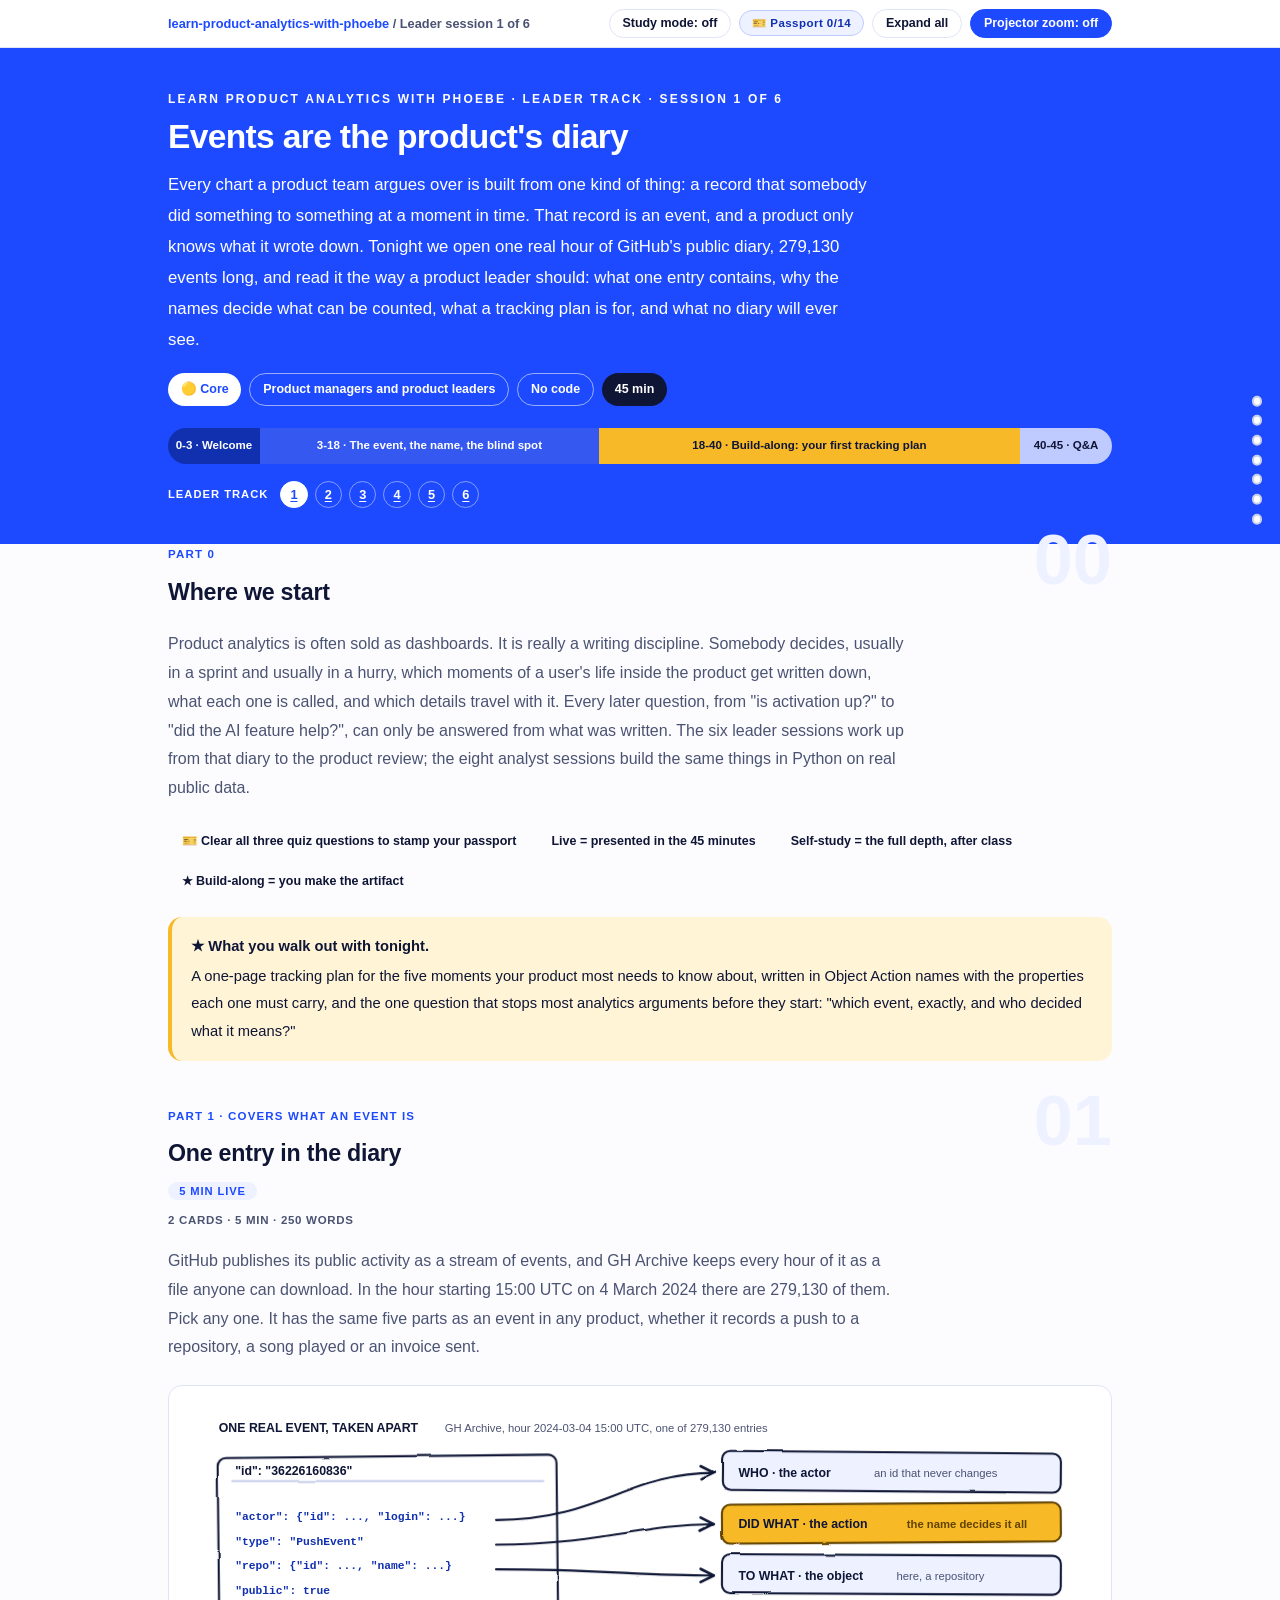
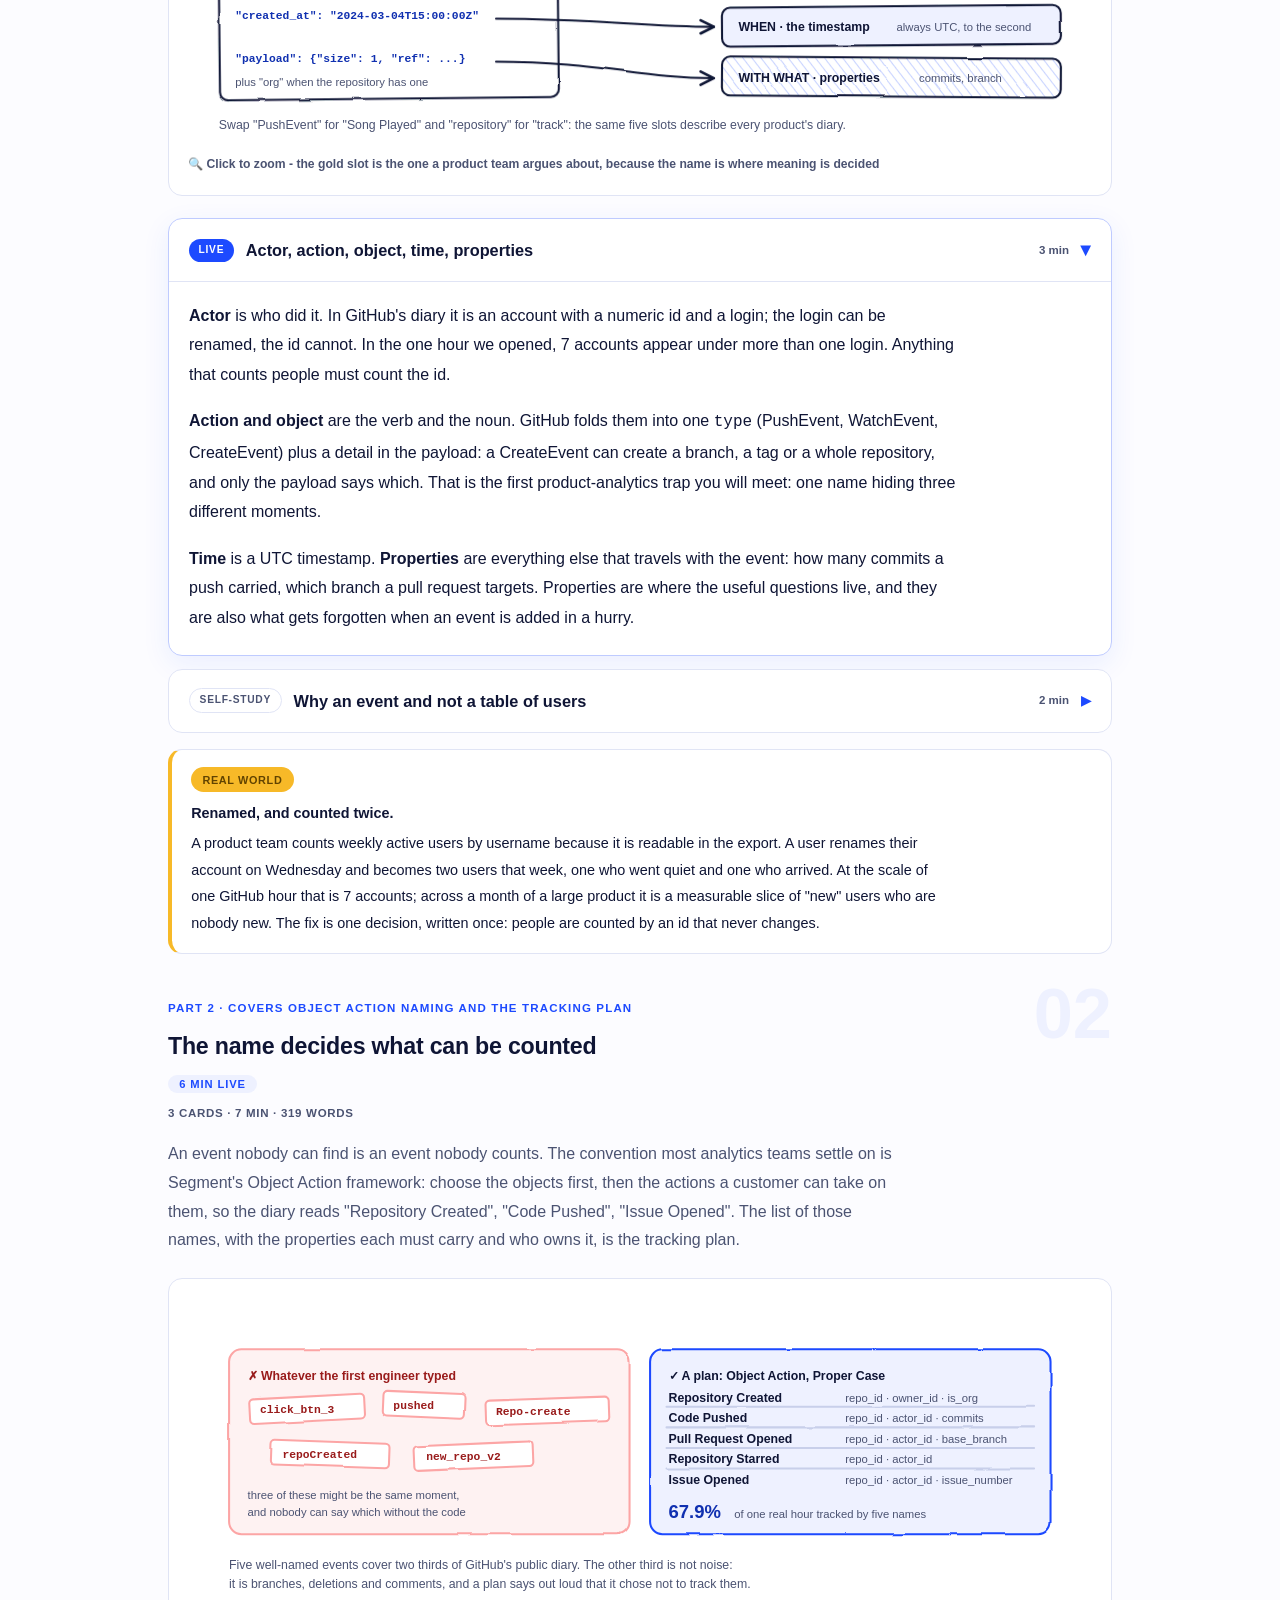
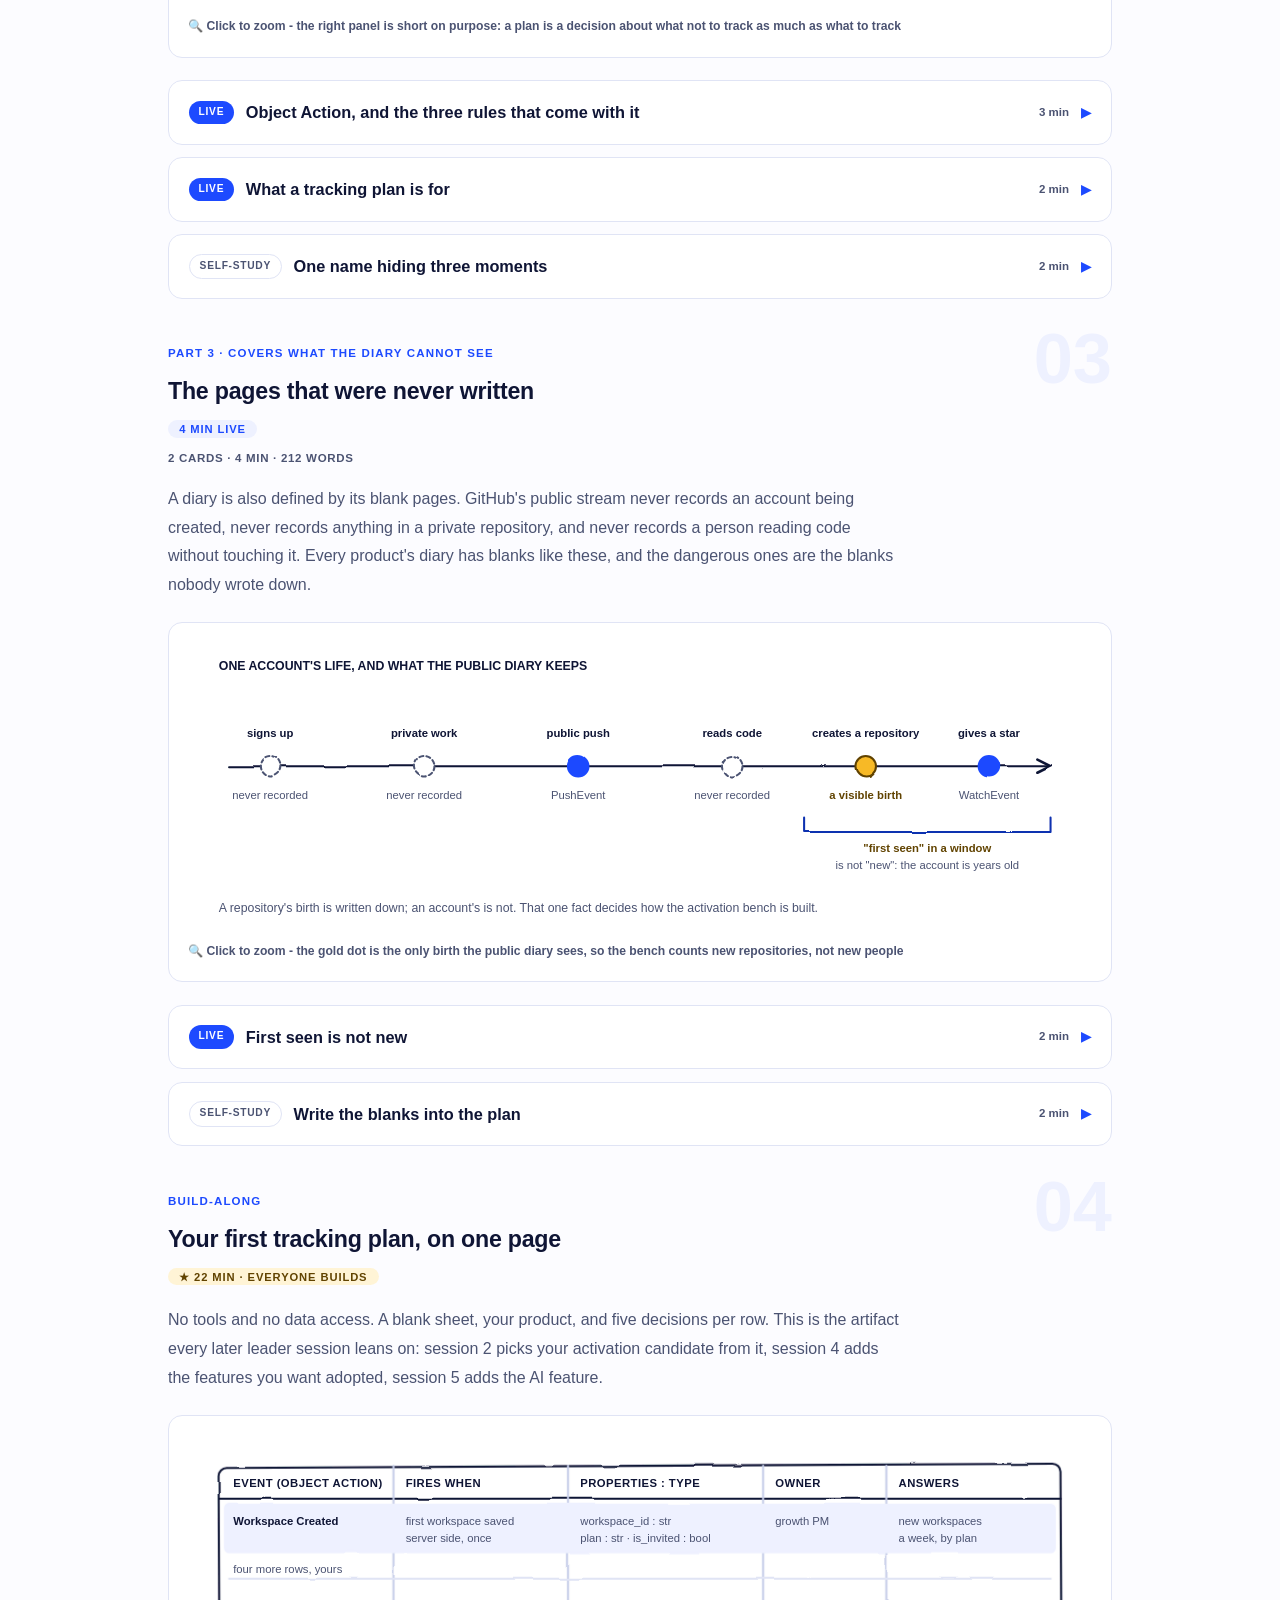
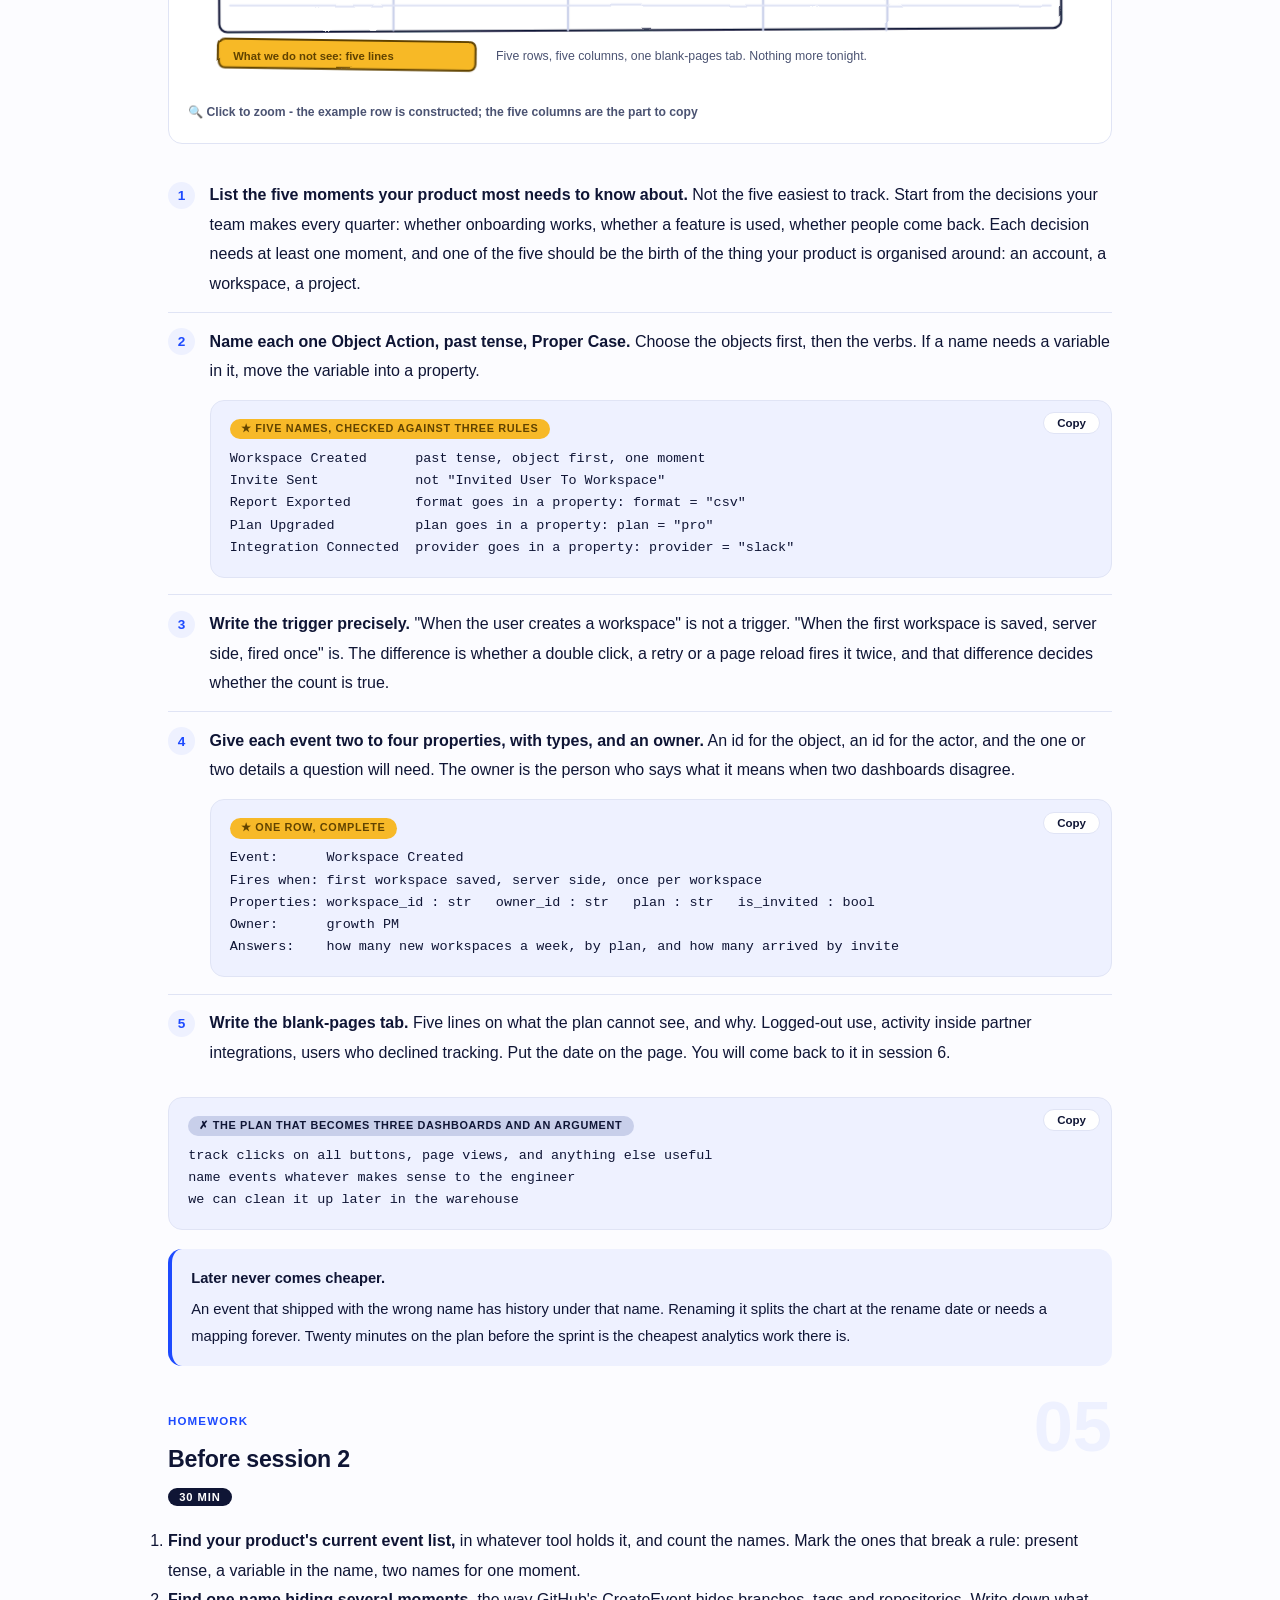
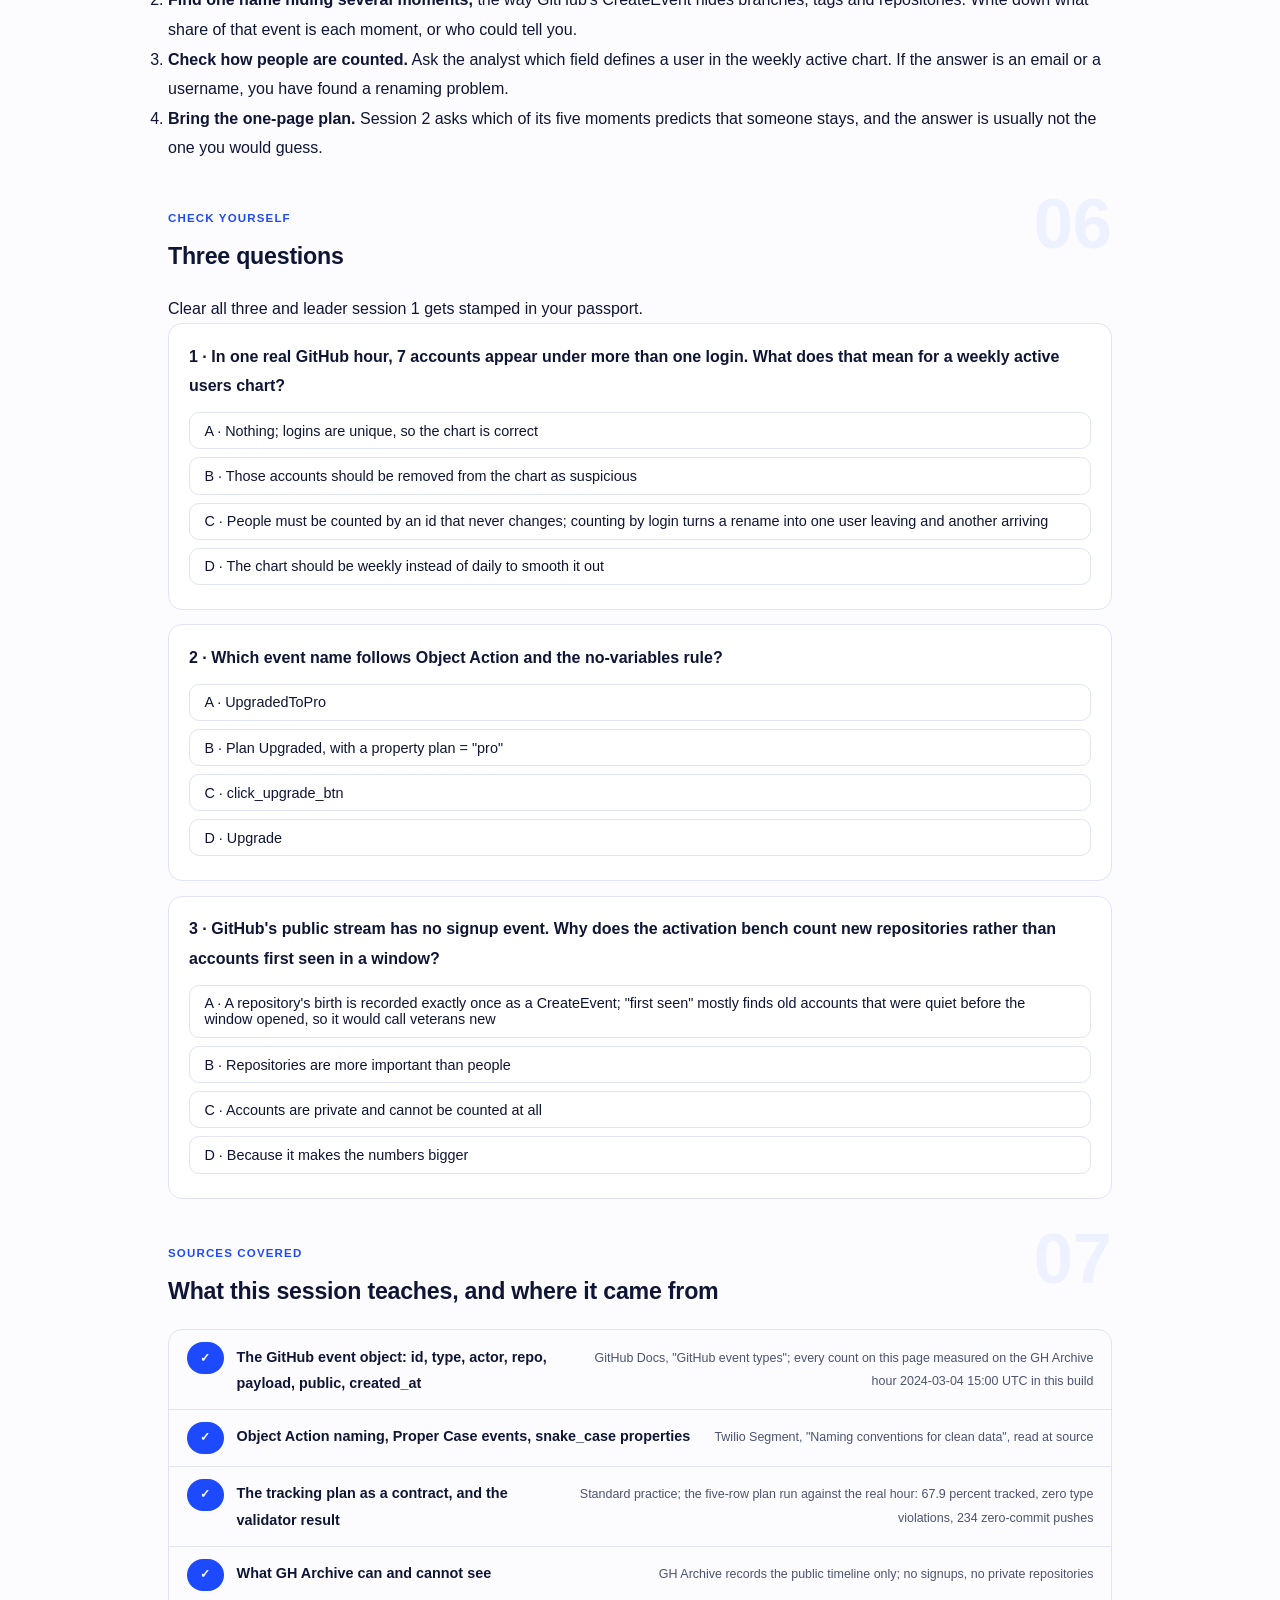
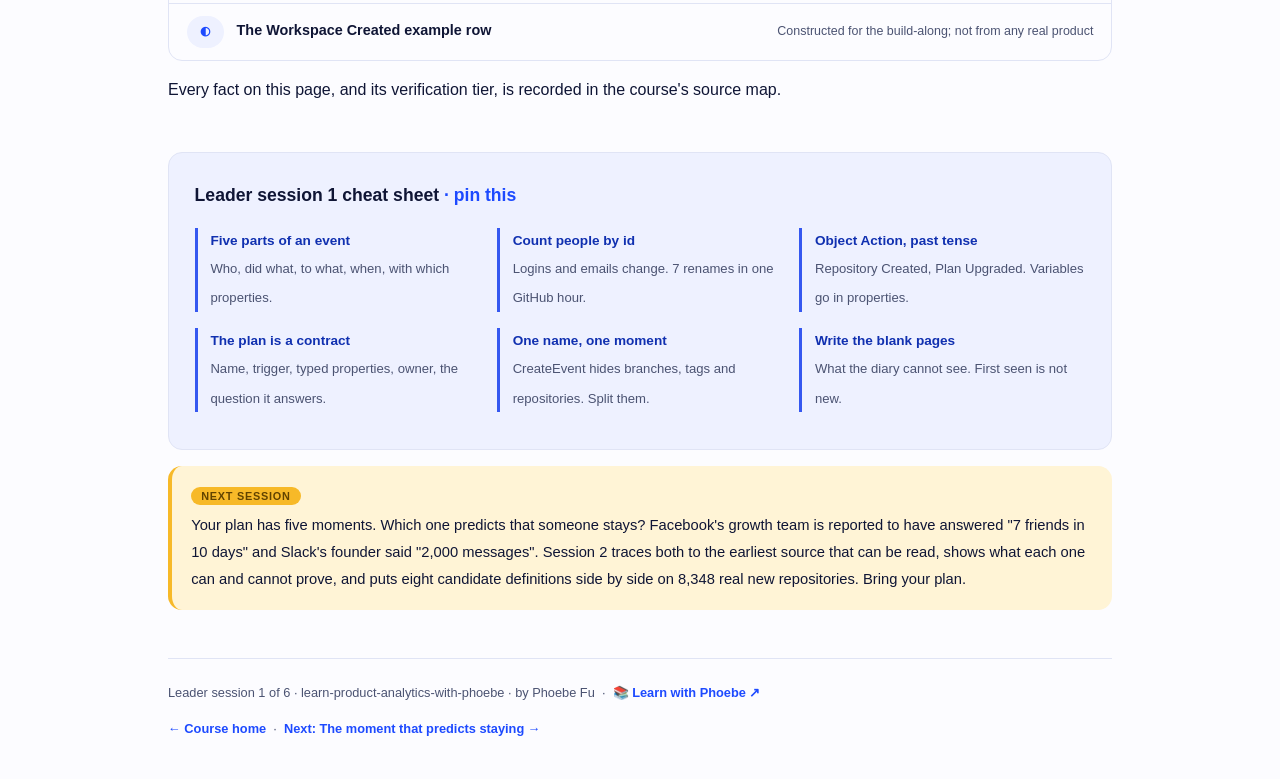
==== commit f219f5e3: "Prompt-box label inside the box: overflow no longer cuts it in half The label hung 0.7rem above the " ====
--- a/courses/a1-events-are-the-diary.html
+++ b/courses/a1-events-are-the-diary.html
@@ -19,7 +19,7 @@
 <meta name="twitter:image" content="https://phoebefu6.github.io/learn-product-analytics-with-phoebe/assets/og-cover.png">
 <!-- social:end -->
 <title>Leader session 1 · Events are the product's diary - learn product analytics with phoebe</title>
-<link rel="stylesheet" href="../assets/style.css?v=19">
+<link rel="stylesheet" href="../assets/style.css?v=20">
 </head>
 <body>
 
--- a/assets/style.css
+++ b/assets/style.css
@@ -1335,3 +1335,8 @@
 .prompt-box b, .prompt-box strong { color: var(--indigo-deep, var(--ink)); }
 .prompt-box span, .prompt-box em, .prompt-box i { color: inherit; }
 .pp-stamp i { color: var(--ink); }
+
+/* Prompt-box label sits inside the box (2026-10-12). Hanging it 0.7rem above the edge let any
+   overflow:auto parent cut it in half; in normal flow nothing can clip it. The right margin
+   keeps it clear of the Copy button; long labels wrap instead of running under it. */
+.prompt-box > .label{ position: static; display: table; margin: 0 5.2rem .55rem 0; white-space: normal; line-height: 1.45; }
